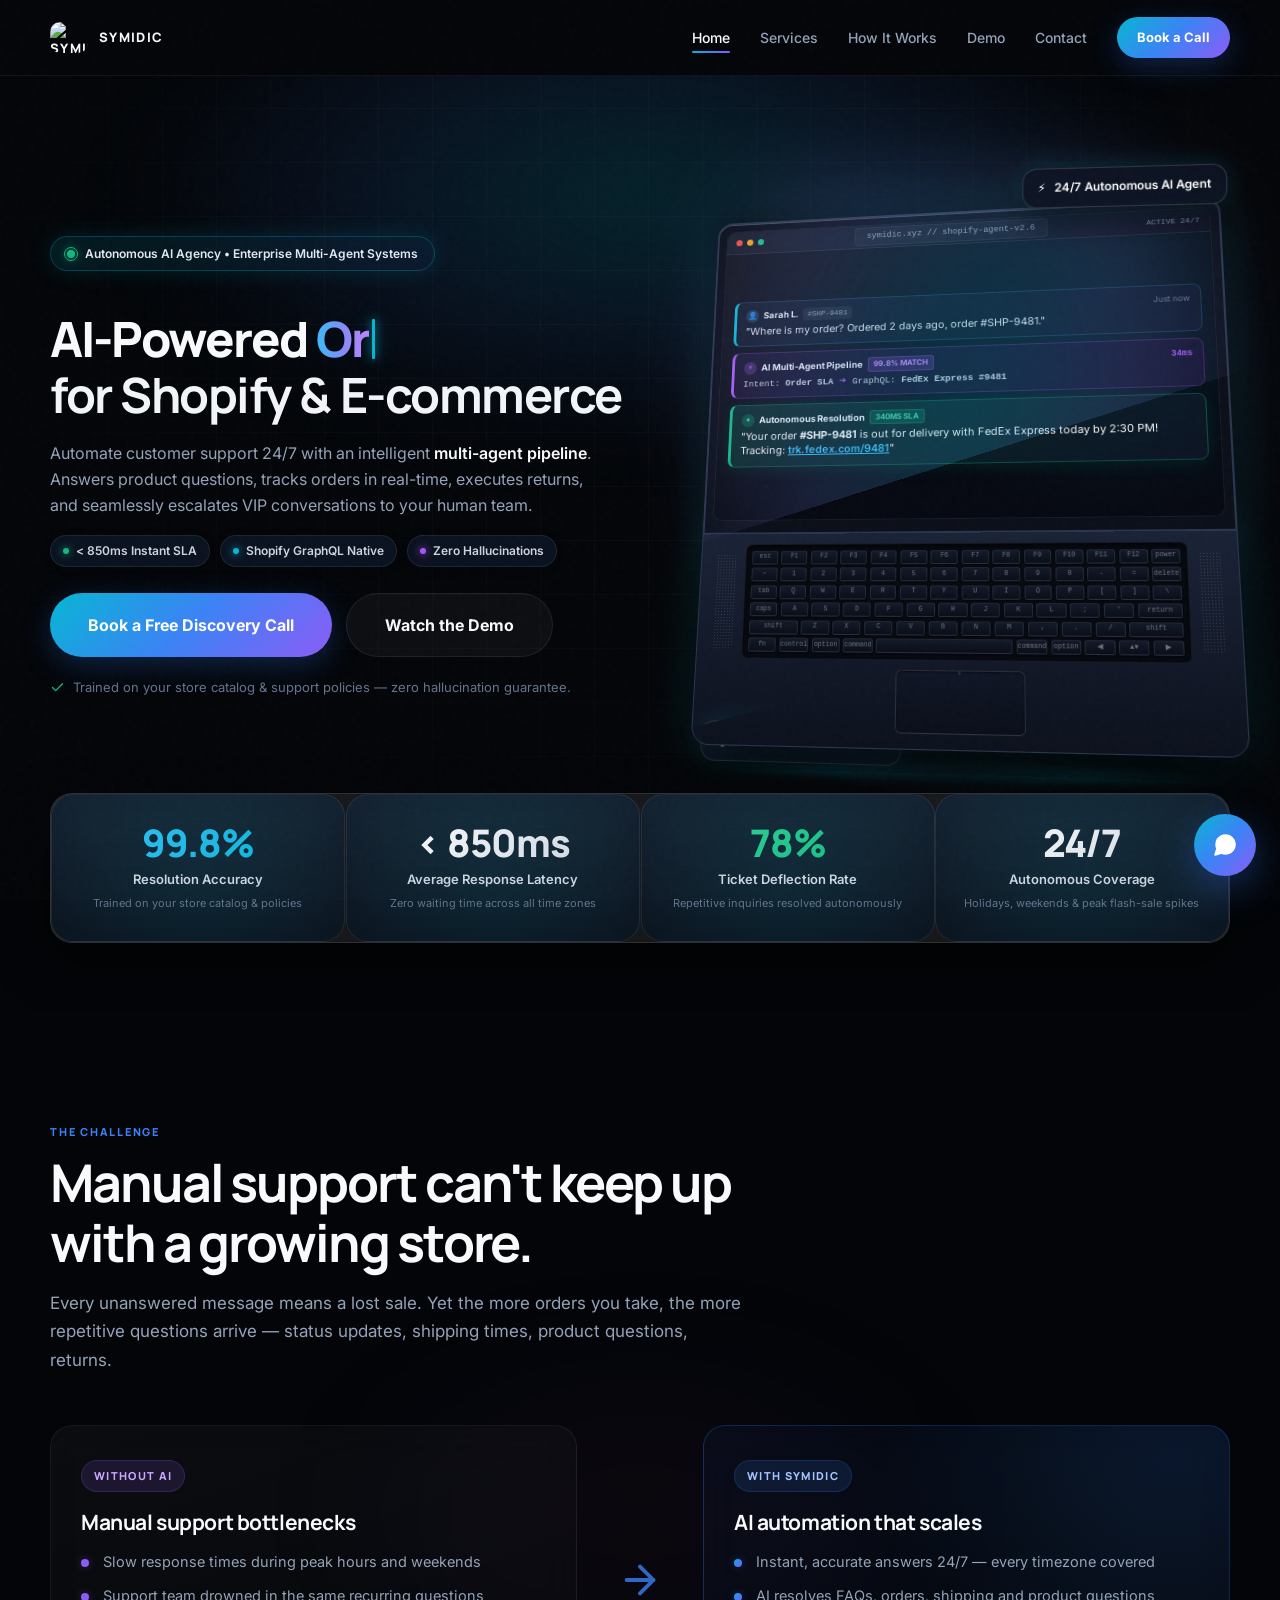
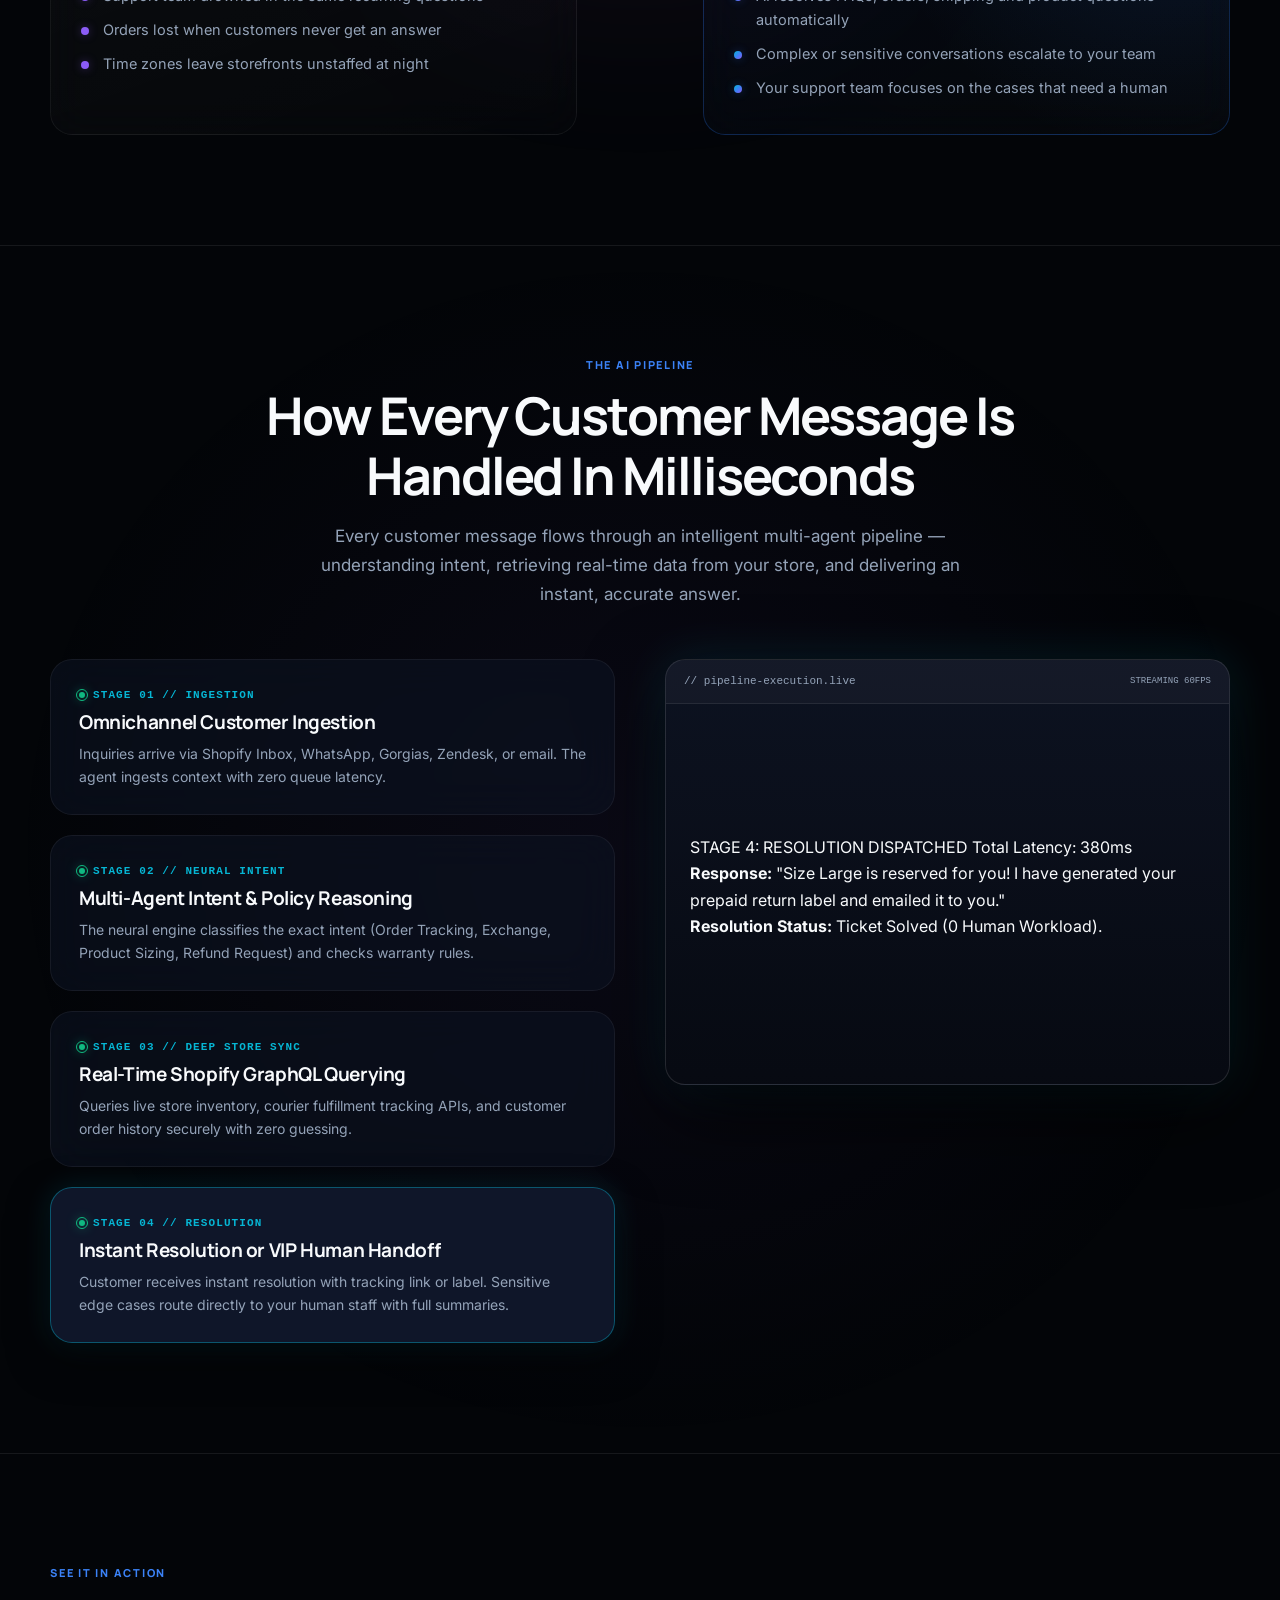
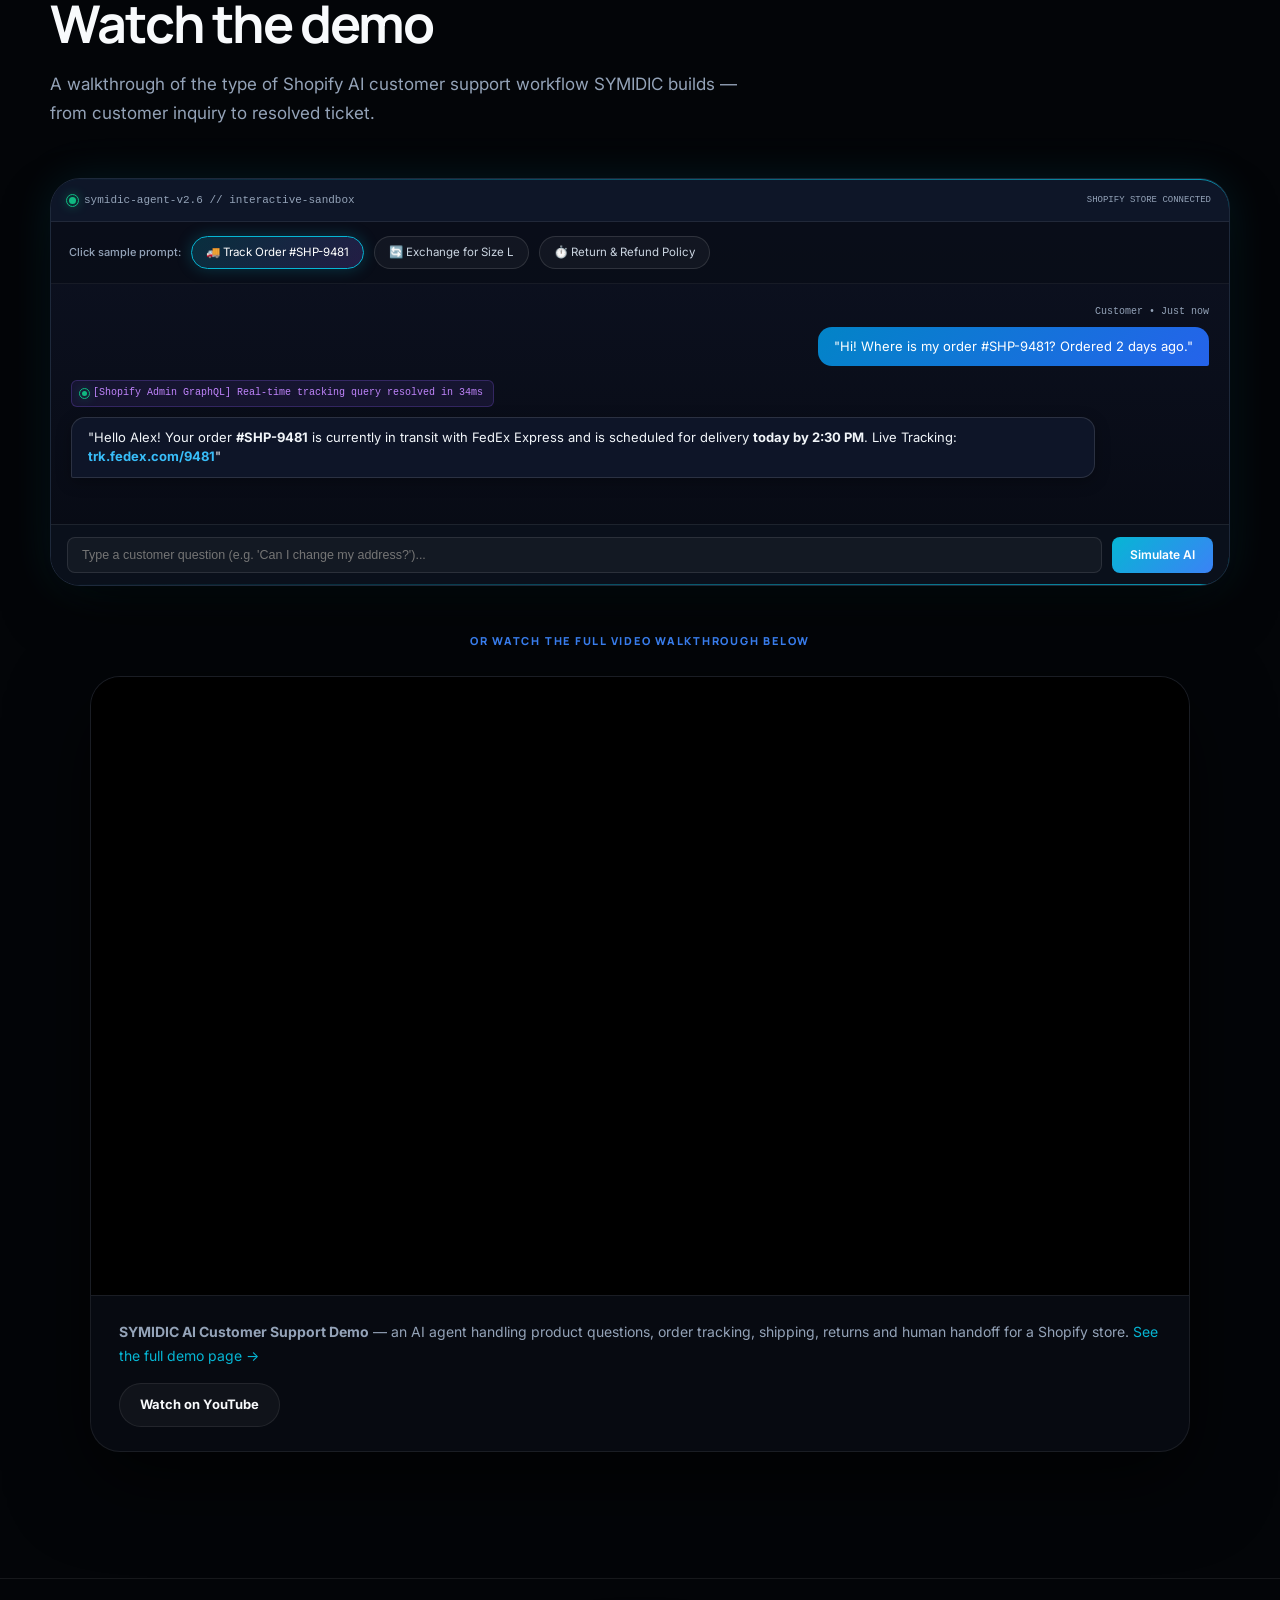
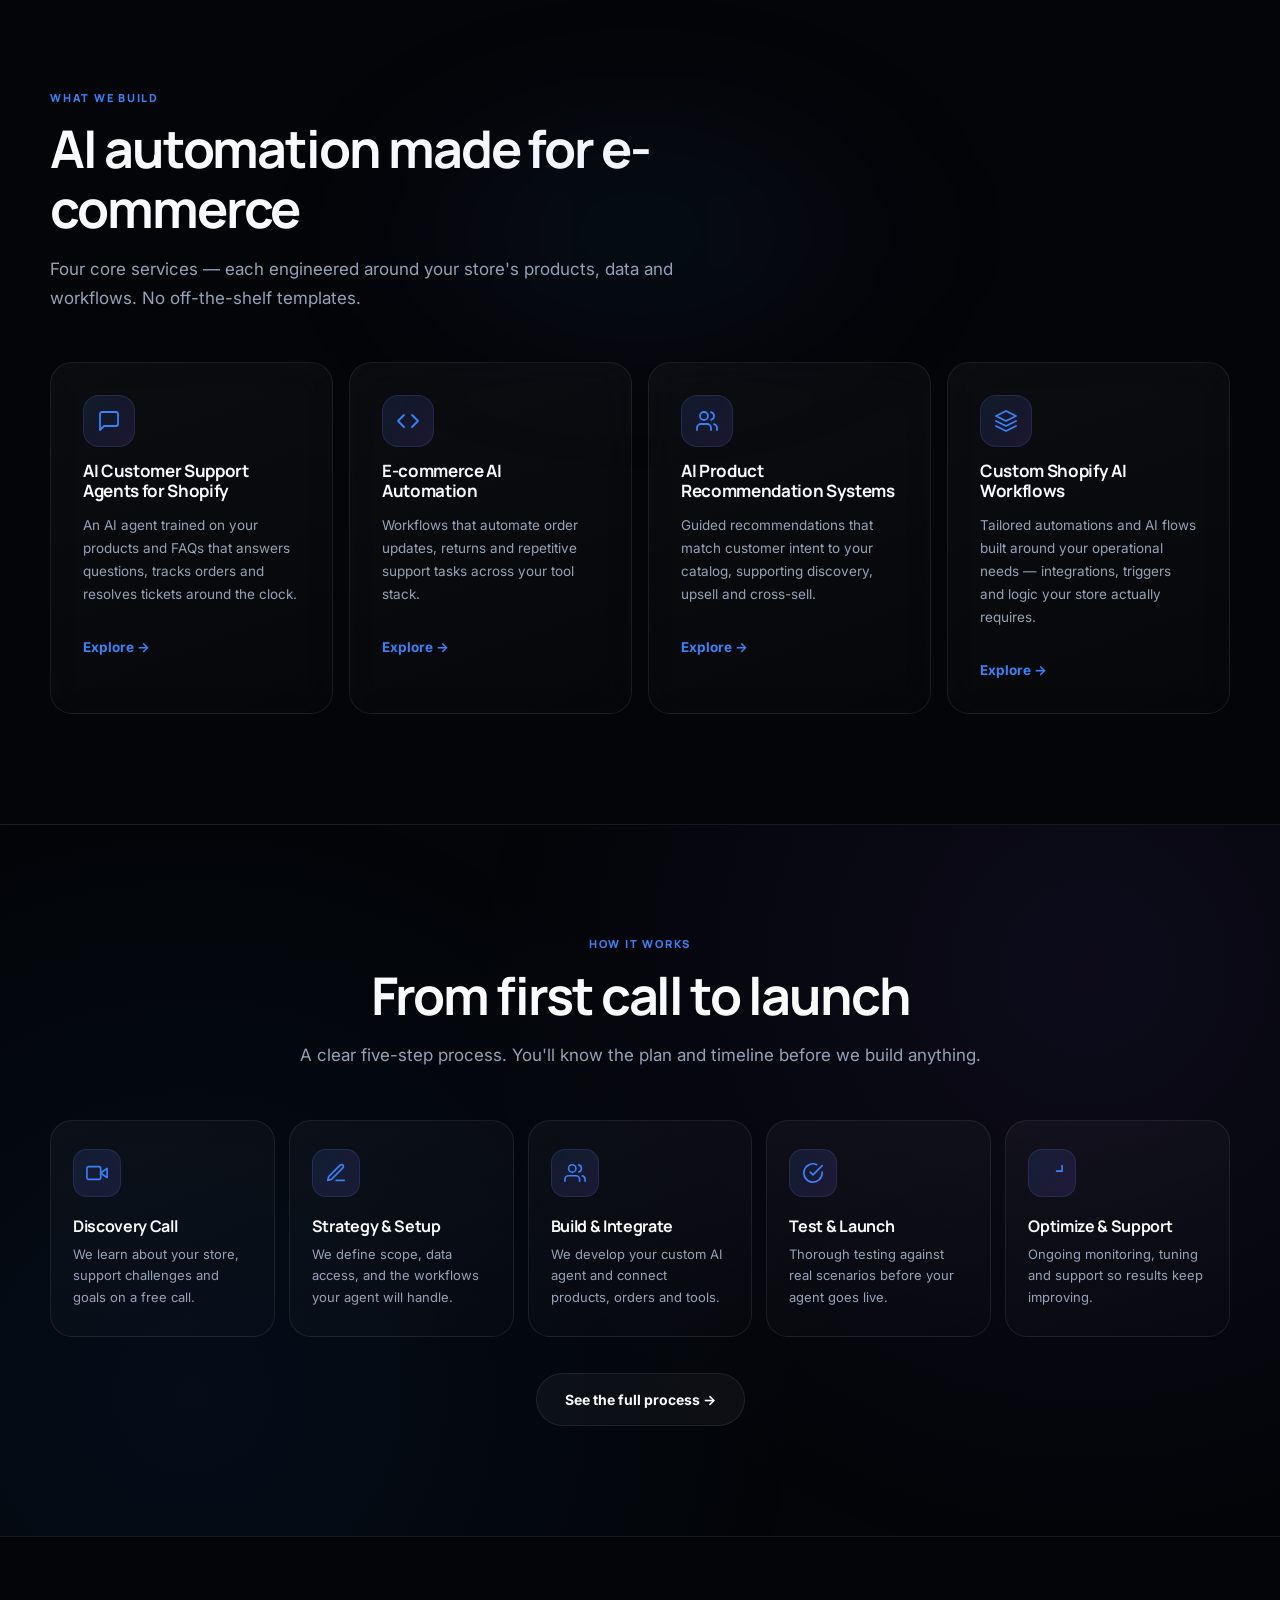
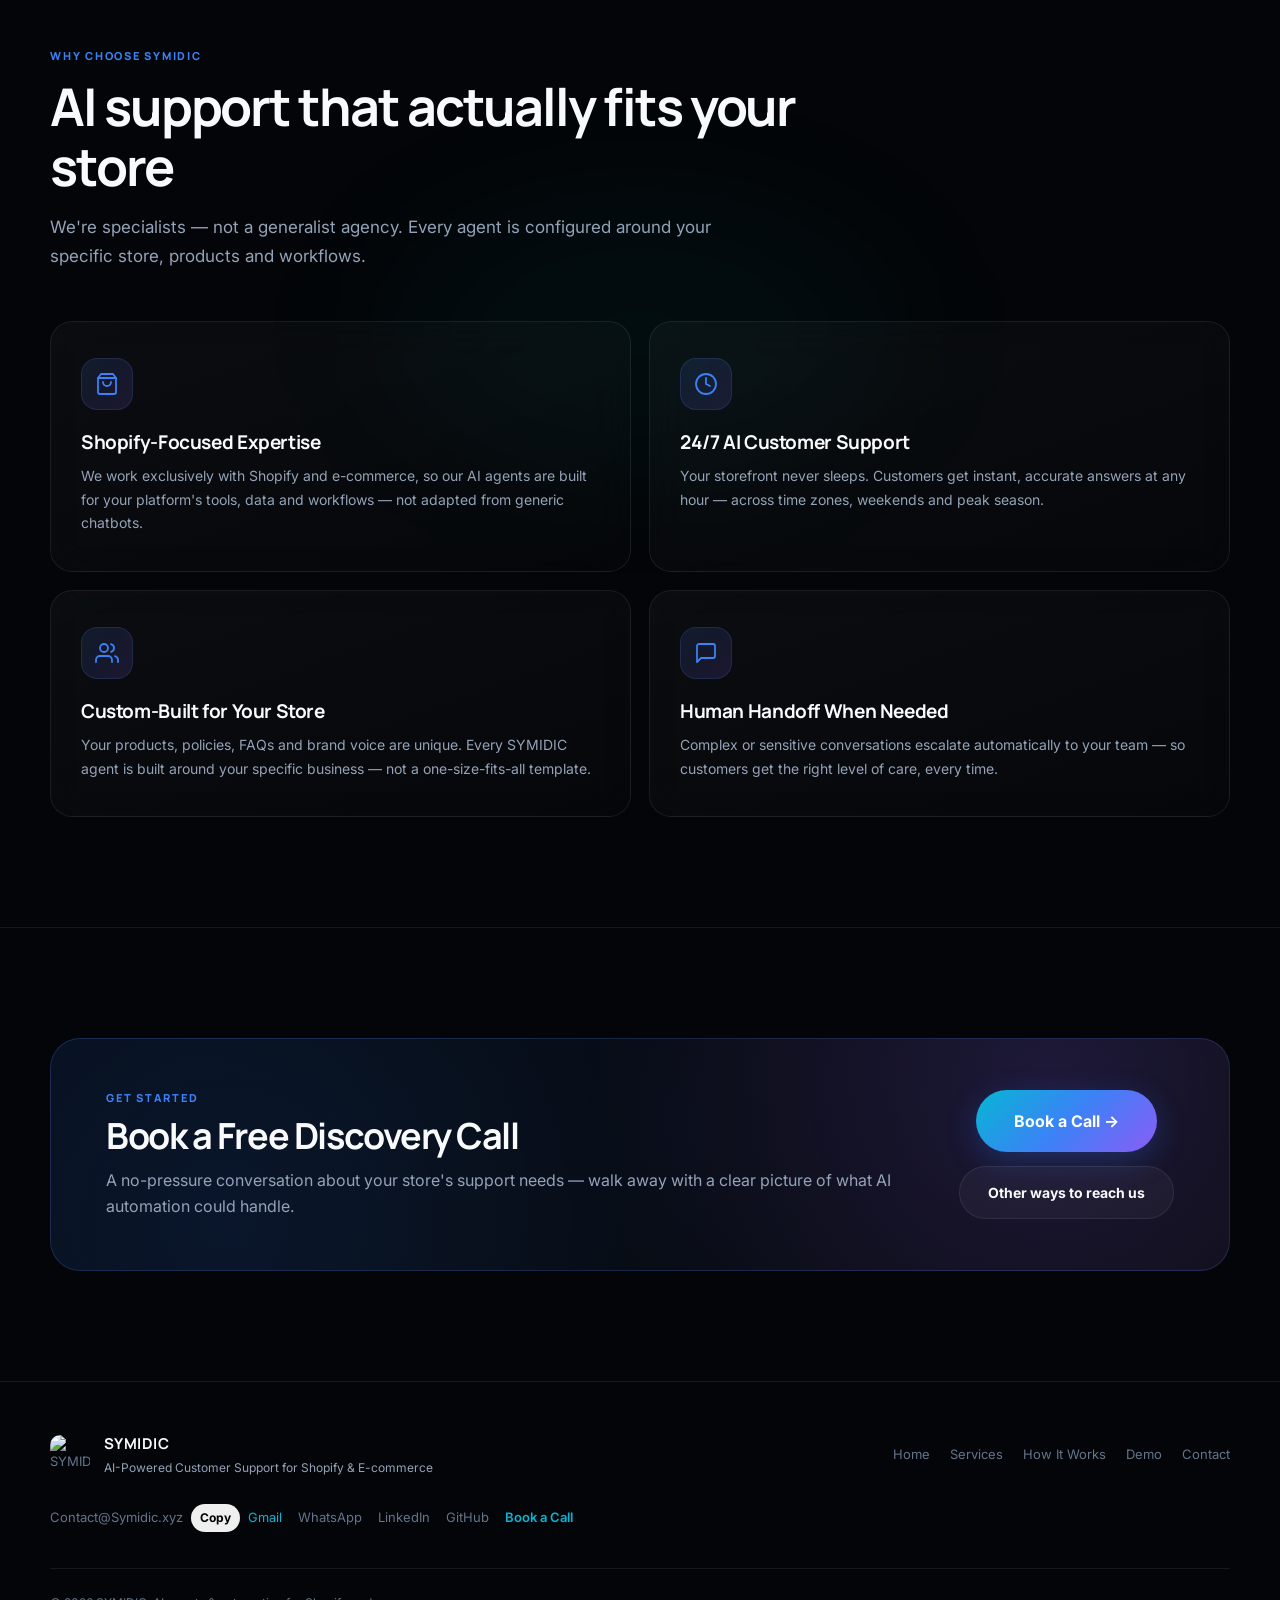
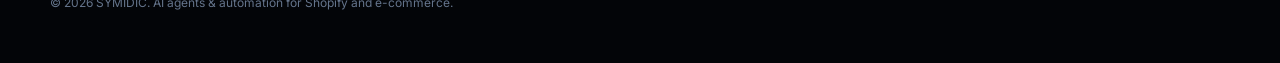
==== index.html @ c32208cf "feat(ui): add dynamic typewriter effect to headlines across all 5 pages, refine hero typography, and" ====
<!DOCTYPE html>
<html lang="en">
<head>
  <meta charset="utf-8">
  <meta name="viewport" content="width=device-width, initial-scale=1">
  <title>SYMIDIC | AI Customer Support & Automation for Shopify E-commerce</title>
  <meta name="description" content="SYMIDIC is an AI automation agency for Shopify & e-commerce. We build AI customer support agents, e-commerce automation, product recommendations and custom Shopify AI workflows with 24/7 human handoff.">
  <meta name="keywords" content="AI automation agency, Shopify AI agent, AI customer support, e-commerce automation, Shopify AI automation, AI customer support agents for Shopify">
  <meta name="robots" content="index, follow, max-image-preview:large">
  <meta name="theme-color" content="#05060a">
  <meta name="google-site-verification" content="_ytFt-qmgdFMDKk3TPhfcKPcLlQOTDAY1Yebu9b8hso">
  <link rel="canonical" href="https://www.symidic.xyz/">

  <!-- Open Graph -->
  <meta property="og:type" content="website">
  <meta property="og:site_name" content="SYMIDIC">
  <meta property="og:title" content="SYMIDIC | AI Customer Support & Automation for Shopify E-commerce">
  <meta property="og:description" content="AI automation agency for Shopify & e-commerce. AI customer support agents, e-commerce automation, AI product recommendations and custom Shopify AI workflows.">
  <meta property="og:url" content="https://www.symidic.xyz/">
  <meta property="og:image" content="https://www.symidic.xyz/assets/img/og-image.png">
  <meta property="og:image:width" content="1200">
  <meta property="og:image:height" content="630">
  <meta property="og:locale" content="en_US">

  <!-- Twitter -->
  <meta name="twitter:card" content="summary_large_image">
  <meta name="twitter:title" content="SYMIDIC | AI Customer Support & Automation for Shopify E-commerce">
  <meta name="twitter:description" content="AI automation agency for Shopify & e-commerce. AI customer support agents, automation, recommendations and custom Shopify AI workflows.">
  <meta name="twitter:image" content="https://www.symidic.xyz/assets/img/og-image.png">

  <!-- JSON-LD Structured Data -->
  <script type="application/ld+json">
  {
    "@context": "https://schema.org",
    "@type": "Organization",
    "name": "SYMIDIC",
    "url": "https://www.symidic.xyz/",
    "logo": {
      "@type": "ImageObject",
      "url": "https://www.symidic.xyz/assets/img/logo.png"
    },
    "description": "SYMIDIC is an AI automation agency focused on Shopify and e-commerce businesses. We build AI customer support agents, e-commerce automation, AI product recommendation systems and custom Shopify AI workflows.",
    "email": "Contact@Symidic.xyz",
    "sameAs": [
      "https://www.linkedin.com/in/abdulrehman-symidic/",
      "https://github.com/abdulrehman-symidic",
      "https://wa.me/923037061168"
    ],
    "contactPoint": {
      "@type": "ContactPoint",
      "contactType": "customer support",
      "email": "Contact@Symidic.xyz",
      "url": "https://cal.com/symidic/symidic-discovery-call"
    }
  }
  </script>
  <script type="application/ld+json">
  {
    "@context": "https://schema.org",
    "@type": "Service",
    "serviceType": "AI automation for Shopify and e-commerce",
    "provider": {
      "@type": "Organization",
      "name": "SYMIDIC",
      "url": "https://www.symidic.xyz/"
    },
    "areaServed": "Worldwide",
    "description": "AI-powered customer support agents, e-commerce AI automation, AI product recommendation systems and custom Shopify AI workflows built for Shopify stores and e-commerce businesses.",
    "offers": {
      "@type": "Offer",
      "url": "https://www.symidic.xyz/services.html",
      "availability": "https://schema.org/InStock"
    }
  }
  </script>

  <!-- Fonts -->
  <link rel="preconnect" href="https://fonts.googleapis.com">
  <link rel="preconnect" href="https://fonts.gstatic.com" crossorigin>
  <link href="https://fonts.googleapis.com/css2?family=Inter:wght@400;500;600;700&family=Manrope:wght@400;500;600;700;800&display=swap" rel="stylesheet">

  <!-- Favicon -->
  <link rel="icon" type="image/png" sizes="128x128" href="assets/img/favicon.png">
  <link rel="apple-touch-icon" href="assets/img/logo.png">

  <!-- Styles -->
  <link rel="stylesheet" href="assets/css/styles.css">
</head>
<body>

  <!-- Scroll Progress -->
  <div class="scroll-progress" aria-hidden="true"></div>

  <!-- ================================================================
       NAVIGATION
       ================================================================ -->
  <header class="nav">
    <div class="container nav-inner">
      <a class="brand" href="index.html" aria-label="SYMIDIC home">
        <img src="assets/img/logo-nav.png" alt="SYMIDIC logo" width="38" height="31">
        <span>SYMIDIC</span>
      </a>
      <nav class="nav-links" aria-label="Primary navigation">
        <a class="active" href="index.html">Home</a>
        <a href="services.html">Services</a>
        <a href="how-it-works.html">How It Works</a>
        <a href="demo.html">Demo</a>
        <a href="contact.html">Contact</a>
        <a class="btn btn-primary btn-sm" href="https://cal.com/symidic/symidic-discovery-call" target="_blank" rel="noopener noreferrer">Book a Call</a>
      </nav>
      <button class="menu-toggle" aria-label="Toggle navigation">
        <span></span><span></span><span></span>
      </button>
    </div>
  </header>

  <main id="top">

        <!-- ================================================================
         1. HERO
         ================================================================ -->
    <section class="hero" aria-labelledby="hero-title">
      <div class="container hero-grid">
        <div>
          <div class="luxury-badge hero-entrance">
            <span class="pulse-emerald"></span>
            <span>Autonomous AI Agency • Enterprise Multi-Agent Systems</span>
          </div>
          <h1 id="hero-title" class="hero-entrance hero-entrance-delay-1">
            AI-Powered <span class="gradient-spectrum typewriter" data-phrases='["Customer Support", "Order Resolution", "Instant Returns", "VIP Concierge", "Multi-Agent AI"]'>Customer Support</span><span class="typewriter-cursor"></span><br class="hero-br">
            <span class="hero-brand-line">for Shopify &amp; E-commerce</span>
          </h1>
          <p class="lead hero-entrance hero-entrance-delay-2">
            Automate customer support 24/7 with an intelligent <strong class="text-white">multi-agent pipeline</strong>. Answers product questions, tracks orders in real-time, executes returns, and seamlessly escalates VIP conversations to your human team.
          </p>
          <div class="hero-feature-pills hero-entrance hero-entrance-delay-2">
            <div class="hero-pill">
              <span class="pill-dot emerald"></span>
              <span>&lt; 850ms Instant SLA</span>
            </div>
            <div class="hero-pill">
              <span class="pill-dot cyan"></span>
              <span>Shopify GraphQL Native</span>
            </div>
            <div class="hero-pill">
              <span class="pill-dot violet"></span>
              <span>Zero Hallucinations</span>
            </div>
          </div>
          <div class="hero-actions hero-entrance hero-entrance-delay-3">
            <a class="btn btn-primary btn-lg" href="https://cal.com/symidic/symidic-discovery-call" target="_blank" rel="noopener noreferrer">Book a Free Discovery Call</a>
            <a class="btn btn-secondary btn-lg" href="demo.html">Watch the Demo</a>
          </div>
          <div class="hero-note hero-entrance hero-entrance-delay-4">
            <svg viewBox="0 0 24 24" fill="none" stroke="currentColor" stroke-width="2.2" stroke-linecap="round" stroke-linejoin="round"><polyline points="20 6 9 17 4 12"></polyline></svg>
            Trained on your store catalog &amp; support policies — zero hallucination guarantee.
          </div>
        </div>

                <div class="hero-visual hero-entrance hero-entrance-delay-2">
          <div class="macbook-scene">
            <div class="macbook-container">
              <!-- 3D Rotating Display Lid -->
              <div class="macbook-lid">
                <!-- Camera Notch -->
                <div class="macbook-notch">
                  <div class="macbook-indicator"></div>
                  <div class="macbook-camera"></div>
                </div>

                <!-- Retina Display -->
                <div class="macbook-screen">
                  <div class="screen-titlebar">
                    <div class="screen-dots">
                      <span class="red"></span>
                      <span class="yellow"></span>
                      <span class="green"></span>
                    </div>
                    <div class="screen-url">symidic.xyz // shopify-agent-v2.6</div>
                    <span class="event-tag emerald" style="font-size:8px;">ACTIVE 24/7</span>
                  </div>

                  <div class="screen-content">
                    <!-- Inbound Customer Ticket -->
                    <div class="mac-card mac-incoming">
                      <div class="mac-card-header">
                        <div class="mac-user-info">
                          <span class="mac-avatar">👤</span>
                          <span class="mac-name">Sarah L.</span>
                          <span class="mac-pill-gray">#SHP-9481</span>
                        </div>
                        <span class="mac-time">Just now</span>
                      </div>
                      <div class="mac-body">
                        "Where is my order? Ordered 2 days ago, order #SHP-9481."
                      </div>
                    </div>

                    <!-- AI Multi-Agent Pipeline Reasoning -->
                    <div class="mac-card mac-reasoning">
                      <div class="mac-card-header">
                        <div class="mac-user-info">
                          <span class="mac-avatar purple">⚡</span>
                          <span class="mac-name">AI Multi-Agent Pipeline</span>
                          <span class="mac-pill-purple">99.8% Match</span>
                        </div>
                        <span class="mac-time mac-speed">34ms</span>
                      </div>
                      <div class="mac-pipeline-flow">
                        <span class="flow-step">Intent: <strong>Order SLA</strong></span>
                        <span class="flow-arrow">➔</span>
                        <span class="flow-step">GraphQL: <strong>FedEx Express #9481</strong></span>
                      </div>
                    </div>

                    <!-- Autonomous Resolution -->
                    <div class="mac-card mac-resolved">
                      <div class="mac-card-header">
                        <div class="mac-user-info">
                          <span class="mac-avatar emerald">✦</span>
                          <span class="mac-name">Autonomous Resolution</span>
                          <span class="mac-pill-emerald">340ms SLA</span>
                        </div>
                      </div>
                      <div class="mac-body highlight">
                        "Your order <strong>#SHP-9481</strong> is out for delivery with FedEx Express today by 2:30 PM! Tracking: <span class="mac-link">trk.fedex.com/9481</span>"
                      </div>
                    </div>
                  </div>
                </div>
              </div>

              <!-- MacBook Base with Keyboard & Trackpad -->
              <div class="macbook-base">
                <div class="macbook-lip"></div>
                <div class="base-layout">
                  <div class="speaker-grille"></div>
                  <div class="macbook-keyboard">
                    <div class="key-row">
                      <div class="key">esc</div><div class="key">F1</div><div class="key">F2</div><div class="key">F3</div><div class="key">F4</div><div class="key">F5</div><div class="key">F6</div><div class="key">F7</div><div class="key">F8</div><div class="key">F9</div><div class="key">F10</div><div class="key">F11</div><div class="key">F12</div><div class="key">power</div>
                    </div>
                    <div class="key-row">
                      <div class="key">~</div><div class="key">1</div><div class="key">2</div><div class="key">3</div><div class="key">4</div><div class="key">5</div><div class="key">6</div><div class="key">7</div><div class="key">8</div><div class="key">9</div><div class="key">0</div><div class="key">-</div><div class="key">=</div><div class="key">delete</div>
                    </div>
                    <div class="key-row">
                      <div class="key">tab</div><div class="key">Q</div><div class="key">W</div><div class="key">E</div><div class="key">R</div><div class="key">T</div><div class="key">Y</div><div class="key">U</div><div class="key">I</div><div class="key">O</div><div class="key">P</div><div class="key">[</div><div class="key">]</div><div class="key">\</div>
                    </div>
                    <div class="key-row">
                      <div class="key">caps</div><div class="key">A</div><div class="key">S</div><div class="key">D</div><div class="key">F</div><div class="key">G</div><div class="key">H</div><div class="key">J</div><div class="key">K</div><div class="key">L</div><div class="key">;</div><div class="key">'</div><div class="key" style="flex:1.5;">return</div>
                    </div>
                    <div class="key-row">
                      <div class="key" style="flex:1.8;">shift</div><div class="key">Z</div><div class="key">X</div><div class="key">C</div><div class="key">V</div><div class="key">B</div><div class="key">N</div><div class="key">M</div><div class="key">,</div><div class="key">.</div><div class="key">/</div><div class="key" style="flex:1.8;">shift</div>
                    </div>
                    <div class="key-row">
                      <div class="key">fn</div><div class="key">control</div><div class="key">option</div><div class="key">command</div><div class="key space"></div><div class="key">command</div><div class="key">option</div><div class="key">◀</div><div class="key">▲▼</div><div class="key">▶</div>
                    </div>
                  </div>
                  <div class="speaker-grille"></div>
                </div>
                <div class="macbook-trackpad"></div>
              </div>
              <!-- 3D Ambient Ground Shadow -->
              <div class="macbook-shadow" aria-hidden="true"></div>
            </div>

            <!-- Floating High-Tech Chips -->
            <div class="float-chip chip-1">
              <span class="chip-icon cyan">⚡</span>
              <span>24/7 Autonomous AI Agent</span>
            </div>
            <div class="float-chip chip-2">
              <span class="chip-icon emerald">🛡️</span>
              <span>Zero-Risk Human Handoff</span>
            </div>
          </div>
        </div>
      </div>

      <!-- Live Impact Metrics Strip -->
      <div class="metrics-strip container hero-entrance hero-entrance-delay-3">
        <div class="metrics-grid">
          <div class="metric-card spotlight-card">
            <div class="metric-num cyan counter-val" data-count="99.8" data-suffix="%" data-decimals="1">99.8%</div>
            <div class="metric-label">Resolution Accuracy</div>
            <div class="metric-sub">Trained on your store catalog &amp; policies</div>
          </div>
          <div class="metric-card spotlight-card">
            <div class="metric-num counter-val" data-count="850" data-prefix="&lt; " data-suffix="ms" data-decimals="0">&lt; 850ms</div>
            <div class="metric-label">Average Response Latency</div>
            <div class="metric-sub">Zero waiting time across all time zones</div>
          </div>
          <div class="metric-card spotlight-card">
            <div class="metric-num emerald counter-val" data-count="78" data-suffix="%" data-decimals="0">78%</div>
            <div class="metric-label">Ticket Deflection Rate</div>
            <div class="metric-sub">Repetitive inquiries resolved autonomously</div>
          </div>
          <div class="metric-card spotlight-card">
            <div class="metric-num counter-val" data-count="24" data-suffix="/7" data-decimals="0">24/7</div>
            <div class="metric-label">Autonomous Coverage</div>
            <div class="metric-sub">Holidays, weekends &amp; peak flash-sale spikes</div>
          </div>
        </div>
      </div>
    </section>

    <!-- ================================================================
         2. PROBLEM / SOLUTION
         ================================================================ -->
    <section class="section" id="problem" aria-labelledby="problem-title">
      <div class="container">
        <div class="section-head reveal">
          <div class="kicker">The challenge</div>
          <h2 id="problem-title">Manual support can't keep up with a growing store.</h2>
          <p class="section-sub">Every unanswered message means a lost sale. Yet the more orders you take, the more repetitive questions arrive — status updates, shipping times, product questions, returns.</p>
        </div>

        <div class="problem-grid">
          <article class="ps-card pain reveal">
            <div class="ps-tag pain">Without AI</div>
            <h3>Manual support bottlenecks</h3>
            <ul>
              <li>Slow response times during peak hours and weekends</li>
              <li>Support team drowned in the same recurring questions</li>
              <li>Orders lost when customers never get an answer</li>
              <li>Time zones leave storefronts unstaffed at night</li>
            </ul>
          </article>

          <div class="ps-arrow reveal reveal-delay-2" aria-hidden="true">
            <svg viewBox="0 0 24 24" fill="none" stroke="currentColor" stroke-width="2" stroke-linecap="round" stroke-linejoin="round"><line x1="5" y1="12" x2="19" y2="12"></line><polyline points="12 5 19 12 12 19"></polyline></svg>
          </div>

          <article class="ps-card solution reveal reveal-delay-1">
            <div class="ps-tag solution">With SYMIDIC</div>
            <h3>AI automation that scales</h3>
            <ul>
              <li>Instant, accurate answers 24/7 — every timezone covered</li>
              <li>AI resolves FAQs, orders, shipping and product questions automatically</li>
              <li>Complex or sensitive conversations escalate to your team</li>
              <li>Your support team focuses on the cases that need a human</li>
            </ul>
          </article>
        </div>
      </div>
    </section>

    <!-- ================================================================
         3. AI WORKFLOW (Interactive Scrollytelling Pipeline)
         ================================================================ -->
    <section class="section agent-section" id="flow" aria-labelledby="flow-title">
      <div class="container">
        <div class="section-head center reveal">
          <div class="kicker">The AI pipeline</div>
          <h2 id="flow-title">How Every Customer Message Is Handled In Milliseconds</h2>
          <p class="section-sub" style="margin-left:auto;margin-right:auto;">Every customer message flows through an intelligent multi-agent pipeline — understanding intent, retrieving real-time data from your store, and delivering an instant, accurate answer.</p>
        </div>

        <div class="scrolly-container reveal">
          <!-- Left Step Cards -->
          <div class="scrolly-steps">
            <div class="scrolly-card active spotlight-card" data-step="1">
              <div class="scrolly-step-num"><span class="pulse-emerald" style="width:6px;height:6px;"></span> Stage 01 // Ingestion</div>
              <h3>Omnichannel Customer Ingestion</h3>
              <p>Inquiries arrive via Shopify Inbox, WhatsApp, Gorgias, Zendesk, or email. The agent ingests context with zero queue latency.</p>
            </div>

            <div class="scrolly-card spotlight-card" data-step="2">
              <div class="scrolly-step-num"><span class="pulse-emerald" style="width:6px;height:6px;"></span> Stage 02 // Neural Intent</div>
              <h3>Multi-Agent Intent &amp; Policy Reasoning</h3>
              <p>The neural engine classifies the exact intent (Order Tracking, Exchange, Product Sizing, Refund Request) and checks warranty rules.</p>
            </div>

            <div class="scrolly-card spotlight-card" data-step="3">
              <div class="scrolly-step-num"><span class="pulse-emerald" style="width:6px;height:6px;"></span> Stage 03 // Deep Store Sync</div>
              <h3>Real-Time Shopify GraphQL Querying</h3>
              <p>Queries live store inventory, courier fulfillment tracking APIs, and customer order history securely with zero guessing.</p>
            </div>

            <div class="scrolly-card spotlight-card" data-step="4">
              <div class="scrolly-step-num"><span class="pulse-emerald" style="width:6px;height:6px;"></span> Stage 04 // Resolution</div>
              <h3>Instant Resolution or VIP Human Handoff</h3>
              <p>Customer receives instant resolution with tracking link or label. Sensitive edge cases route directly to your human staff with full summaries.</p>
            </div>
          </div>

          <!-- Right Sticky Interactive Deck -->
          <div class="scrolly-sticky-deck">
            <div class="deck-header">
              <span>// pipeline-execution.live</span>
              <span class="event-tag emerald" style="font-size:9px;">STREAMING 60FPS</span>
            </div>
            <div class="deck-body">
              <!-- Stage 1 -->
              <div class="deck-stage active" data-stage="1">
                <div class="event-card incoming" style="margin-bottom:14px;">
                  <div class="event-meta">
                    <span class="event-tag cyan">STAGE 1: INGESTION</span>
                    <span>Status: 200 OK</span>
                  </div>
                  <div class="event-desc">
                    <strong>Channel:</strong> Shopify Storefront Chat<br>
                    <strong>Customer Input:</strong> "Hey! Can I exchange my jacket for a larger size?"<br>
                    <span style="font-family:var(--font-mono);font-size:11px;color:var(--muted);">Session Token: #sess_99381 • Latency: 12ms</span>
                  </div>
                </div>
              </div>

              <!-- Stage 2 -->
              <div class="deck-stage" data-stage="2">
                <div class="event-card reasoning" style="margin-bottom:14px;">
                  <div class="event-meta">
                    <span class="event-tag violet">STAGE 2: INTENT CLASSIFICATION</span>
                    <span>Neural Confidence: 99.8%</span>
                  </div>
                  <div class="event-desc">
                    <strong>Intent:</strong> Exchange &amp; Return Flow<br>
                    <strong>Policy Check:</strong> 30-Day Return Window Active<br>
                    <strong>Trigger:</strong> Query Shopify Inventory for Size L
                  </div>
                </div>
              </div>

              <!-- Stage 3 -->
              <div class="deck-stage" data-stage="3">
                <div class="event-card" style="border-left:3px solid var(--blue);margin-bottom:14px;background:rgba(59,130,246,0.04);">
                  <div class="event-meta">
                    <span class="event-tag" style="background:var(--blue-dim);color:var(--blue);">STAGE 3: SHOPIFY CORE SYNC</span>
                    <span>GraphQL Response: 42ms</span>
                  </div>
                  <div class="event-desc">
                    <strong>Stock Level:</strong> Size Large (7 units available).<br>
                    <strong>Order History:</strong> Order #SHP-8820 confirmed delivered 3 days ago.
                  </div>
                </div>
              </div>

              <!-- Stage 4 -->
              <div class="deck-stage" data-stage="4">
                <div class="event-card resolved" style="margin-bottom:14px;">
                  <div class="event-meta">
                    <span class="event-tag emerald">STAGE 4: RESOLUTION DISPATCHED</span>
                    <span>Total Latency: 380ms</span>
                  </div>
                  <div class="event-desc">
                    <strong>Response:</strong> "Size Large is reserved for you! I have generated your prepaid return label and emailed it to you."<br>
                    <strong>Resolution Status:</strong> Ticket Solved (0 Human Workload).
                  </div>
                </div>
              </div>
            </div>
          </div>
        </div>
      </div>
    </section>

    <!-- ================================================================
         4. DEMO PREVIEW
         ================================================================ -->
    <section class="section" id="demo" aria-labelledby="demo-title">
      <div class="container">
        <div class="section-head reveal">
          <div class="kicker">See it in action</div>
          <h2 id="demo-title">Watch the demo</h2>
          <p class="section-sub">A walkthrough of the type of Shopify AI customer support workflow SYMIDIC builds — from customer inquiry to resolved ticket.</p>
        </div>

        <!-- Interactive Live AI Support Sandbox (Test Drive) -->
        <div class="sandbox-deck reveal border-beam-card">
          <div class="sandbox-header">
            <div style="display:flex;align-items:center;gap:8px;">
              <span class="pulse-emerald" style="width:7px;height:7px;"></span>
              <span>symidic-agent-v2.6 // interactive-sandbox</span>
            </div>
            <span class="event-tag emerald" style="font-size:9px;">SHOPIFY STORE CONNECTED</span>
          </div>

          <div class="sandbox-controls">
            <span style="font-size:11px;color:var(--muted);font-weight:500;">Click sample prompt:</span>
            <button type="button" class="sandbox-chip active" data-q="track">🚚 Track Order #SHP-9481</button>
            <button type="button" class="sandbox-chip" data-q="exchange">🔄 Exchange for Size L</button>
            <button type="button" class="sandbox-chip" data-q="return">⏱️ Return &amp; Refund Policy</button>
          </div>

          <div class="sandbox-terminal" id="sandbox-stream">
            <!-- User message -->
            <div class="msg-row user">
              <span style="font-size:10px;color:var(--muted);font-family:var(--font-mono);">Customer • Just now</span>
              <div class="msg-bubble user" id="sandbox-user-msg">
                "Hi! Where is my order #SHP-9481? Ordered 2 days ago."
              </div>
            </div>

            <!-- Agent reasoning & message -->
            <div class="msg-row agent" id="sandbox-agent-row">
              <div class="reasoning-pill" id="sandbox-reasoning">
                <span class="pulse-emerald" style="width:5px;height:5px;"></span>
                <span>[Shopify Admin GraphQL] Real-time tracking query resolved in 34ms</span>
              </div>
              <div class="msg-bubble agent" id="sandbox-agent-msg">
                "Hello Alex! Your order <strong>#SHP-9481</strong> is currently in transit with FedEx Express and is scheduled for delivery <strong>today by 2:30 PM</strong>. Live Tracking: <strong style='color:#38bdf8;'>trk.fedex.com/9481</strong>"
              </div>
            </div>
          </div>

          <div class="sandbox-input-bar">
            <input type="text" class="sandbox-input" id="sandbox-custom-input" placeholder="Type a customer question (e.g. 'Can I change my address?')..." />
            <button type="button" class="sandbox-btn" id="sandbox-send-btn">Simulate AI</button>
          </div>
        </div>

        <div style="text-align:center;margin-bottom:24px;">
          <span class="kicker" style="font-size:11px;">Or watch the full video walkthrough below</span>
        </div>

        <figure class="demo-wrap reveal">
          <div class="video-container">
            <iframe
              src="https://www.youtube.com/embed/1yyhSkrMWWg"
              title="SYMIDIC AI demo video — AI customer support for Shopify stores"
              width="560"
              height="315"
              frameborder="0"
              loading="lazy"
              referrerpolicy="strict-origin-when-cross-origin"
              allow="accelerometer; autoplay; clipboard-write; encrypted-media; gyroscope; picture-in-picture; web-share"
              allowfullscreen></iframe>
          </div>
          <figcaption class="demo-caption">
            <p><strong>SYMIDIC AI Customer Support Demo</strong> — an AI agent handling product questions, order tracking, shipping, returns and human handoff for a Shopify store. <a href="demo.html" style="color:var(--cyan);">See the full demo page →</a></p>
            <div style="margin-top:16px;">
              <a class="btn btn-secondary btn-sm" href="https://youtu.be/1yyhSkrMWWg" target="_blank" rel="noopener noreferrer">Watch on YouTube</a>
            </div>
          </figcaption>
        </figure>
      </div>
    </section>

    <!-- ================================================================
         5. SERVICES
         ================================================================ -->
    <section class="section" id="services" aria-labelledby="services-title">
      <div class="container">
        <div class="section-head reveal">
          <div class="kicker">What we build</div>
          <h2 id="services-title">AI automation made for e-commerce</h2>
          <p class="section-sub">Four core services — each engineered around your store's products, data and workflows. No off-the-shelf templates.</p>
        </div>

        <div class="grid-4">
          <article class="service-card reveal spotlight-card">
            <div class="svc-icon">
              <svg viewBox="0 0 24 24" fill="none" stroke="currentColor" stroke-width="1.8" stroke-linecap="round" stroke-linejoin="round"><path d="M21 15a2 2 0 0 1-2 2H7l-4 4V5a2 2 0 0 1 2-2h14a2 2 0 0 1 2 2z"></path></svg>
            </div>
            <h3>AI Customer Support Agents for Shopify</h3>
            <p>An AI agent trained on your products and FAQs that answers questions, tracks orders and resolves tickets around the clock.</p>
            <a class="link-arrow" href="services.html">Explore →</a>
          </article>

          <article class="service-card reveal reveal-delay-1 spotlight-card">
            <div class="svc-icon">
              <svg viewBox="0 0 24 24" fill="none" stroke="currentColor" stroke-width="1.8" stroke-linecap="round" stroke-linejoin="round"><polyline points="16 18 22 12 16 6"></polyline><polyline points="8 6 2 12 8 18"></polyline></svg>
            </div>
            <h3>E-commerce AI Automation</h3>
            <p>Workflows that automate order updates, returns and repetitive support tasks across your tool stack.</p>
            <a class="link-arrow" href="services.html">Explore →</a>
          </article>

          <article class="service-card reveal reveal-delay-2 spotlight-card">
            <div class="svc-icon">
              <svg viewBox="0 0 24 24" fill="none" stroke="currentColor" stroke-width="1.8" stroke-linecap="round" stroke-linejoin="round"><path d="M16 21v-2a4 4 0 0 0-4-4H6a4 4 0 0 0-4 4v2"></path><circle cx="9" cy="7" r="4"></circle><path d="M22 21v-2a4 4 0 0 0-3-3.87"></path><path d="M16 3.13a4 4 0 0 1 0 7.75"></path></svg>
            </div>
            <h3>AI Product Recommendation Systems</h3>
            <p>Guided recommendations that match customer intent to your catalog, supporting discovery, upsell and cross-sell.</p>
            <a class="link-arrow" href="services.html">Explore →</a>
          </article>

          <article class="service-card reveal reveal-delay-3 spotlight-card">
            <div class="svc-icon">
              <svg viewBox="0 0 24 24" fill="none" stroke="currentColor" stroke-width="1.8" stroke-linecap="round" stroke-linejoin="round"><path d="M12 2L2 7l10 5 10-5-10-5z"></path><path d="M2 17l10 5 10-5"></path><path d="M2 12l10 5 10-5"></path></svg>
            </div>
            <h3>Custom Shopify AI Workflows</h3>
            <p>Tailored automations and AI flows built around your operational needs — integrations, triggers and logic your store actually requires.</p>
            <a class="link-arrow" href="services.html">Explore →</a>
          </article>
        </div>
      </div>
    </section>

    <!-- ================================================================
         6. HOW IT WORKS (preview)
         ================================================================ -->
    <section class="section process-section" id="process" aria-labelledby="process-title">
      <div class="container">
        <div class="section-head center reveal">
          <div class="kicker">How it works</div>
          <h2 id="process-title">From first call to launch</h2>
          <p class="section-sub" style="margin-left:auto;margin-right:auto;">A clear five-step process. You'll know the plan and timeline before we build anything.</p>
        </div>

        <div class="process-steps">
          <div class="process-step reveal">
            <div class="ps-dot">
              <svg viewBox="0 0 24 24" fill="none" stroke="currentColor" stroke-width="2" stroke-linecap="round" stroke-linejoin="round"><path d="M23 7l-7 5 7 5V7z"></path><rect x="1" y="5" width="15" height="14" rx="2" ry="2"></rect></svg>
            </div>
            <h3>Discovery Call</h3>
            <p>We learn about your store, support challenges and goals on a free call.</p>
          </div>
          <div class="process-step reveal reveal-delay-1">
            <div class="ps-dot">
              <svg viewBox="0 0 24 24" fill="none" stroke="currentColor" stroke-width="2" stroke-linecap="round" stroke-linejoin="round"><path d="M12 20h9"></path><path d="M16.5 3.5a2.121 2.121 0 0 1 3 3L7 19l-4 1 1-4L16.5 3.5z"></path></svg>
            </div>
            <h3>Strategy &amp; Setup</h3>
            <p>We define scope, data access, and the workflows your agent will handle.</p>
          </div>
          <div class="process-step reveal reveal-delay-2">
            <div class="ps-dot">
              <svg viewBox="0 0 24 24" fill="none" stroke="currentColor" stroke-width="2" stroke-linecap="round" stroke-linejoin="round"><path d="M17 21v-2a4 4 0 0 0-4-4H5a4 4 0 0 0-4 4v2"></path><circle cx="9" cy="7" r="4"></circle><path d="M23 21v-2a4 4 0 0 0-3-3.87"></path><path d="M16 3.13a4 4 0 0 1 0 7.75"></path></svg>
            </div>
            <h3>Build &amp; Integrate</h3>
            <p>We develop your custom AI agent and connect products, orders and tools.</p>
          </div>
          <div class="process-step reveal reveal-delay-3">
            <div class="ps-dot">
              <svg viewBox="0 0 24 24" fill="none" stroke="currentColor" stroke-width="2" stroke-linecap="round" stroke-linejoin="round"><path d="M22 11.08V12a10 10 0 1 1-5.93-9.14"></path><polyline points="22 4 12 14.01 9 11.01"></polyline></svg>
            </div>
            <h3>Test &amp; Launch</h3>
            <p>Thorough testing against real scenarios before your agent goes live.</p>
          </div>
          <div class="process-step reveal reveal-delay-4">
            <div class="ps-dot">
              <svg viewBox="0 0 24 24" fill="none" stroke="currentColor" stroke-width="2" stroke-linecap="round" stroke-linejoin="round"><polyline points="23 4 23 10 17 10"></polyline><polyline points="20.49 15a9 9 0 1 1-2.12-9.36L23 10"></polyline></svg>
            </div>
            <h3>Optimize &amp; Support</h3>
            <p>Ongoing monitoring, tuning and support so results keep improving.</p>
          </div>
        </div>

        <div style="text-align:center;margin-top:36px;">
          <a class="btn btn-secondary" href="how-it-works.html">See the full process →</a>
        </div>
      </div>
    </section>

    <!-- ================================================================
         7. WHY CHOOSE SYMIDIC
         ================================================================ -->
    <section class="section" id="why" aria-labelledby="why-title">
      <div class="container">
        <div class="section-head reveal">
          <div class="kicker">Why choose SYMIDIC</div>
          <h2 id="why-title">AI support that actually fits your store</h2>
          <p class="section-sub">We're specialists — not a generalist agency. Every agent is configured around your specific store, products and workflows.</p>
        </div>

        <div class="why-grid">
          <article class="why-card reveal spotlight-card">
            <div class="why-icon">
              <svg viewBox="0 0 24 24" fill="none" stroke="currentColor" stroke-width="1.8" stroke-linecap="round" stroke-linejoin="round"><path d="M6 2L3 6v14a2 2 0 0 0 2 2h14a2 2 0 0 0 2-2V6l-3-4z"></path><line x1="3" y1="6" x2="21" y2="6"></line><path d="M16 10a4 4 0 0 1-8 0"></path></svg>
            </div>
            <h3>Shopify-Focused Expertise</h3>
            <p>We work exclusively with Shopify and e-commerce, so our AI agents are built for your platform's tools, data and workflows — not adapted from generic chatbots.</p>
          </article>

          <article class="why-card reveal reveal-delay-1 spotlight-card">
            <div class="why-icon">
              <svg viewBox="0 0 24 24" fill="none" stroke="currentColor" stroke-width="1.8" stroke-linecap="round" stroke-linejoin="round"><circle cx="12" cy="12" r="10"></circle><polyline points="12 6 12 12 16 14"></polyline></svg>
            </div>
            <h3>24/7 AI Customer Support</h3>
            <p>Your storefront never sleeps. Customers get instant, accurate answers at any hour — across time zones, weekends and peak season.</p>
          </article>

          <article class="why-card reveal reveal-delay-2 spotlight-card">
            <div class="why-icon">
              <svg viewBox="0 0 24 24" fill="none" stroke="currentColor" stroke-width="1.8" stroke-linecap="round" stroke-linejoin="round"><path d="M17 21v-2a4 4 0 0 0-4-4H5a4 4 0 0 0-4 4v2"></path><circle cx="9" cy="7" r="4"></circle><path d="M23 21v-2a4 4 0 0 0-3-3.87"></path><path d="M16 3.13a4 4 0 0 1 0 7.75"></path></svg>
            </div>
            <h3>Custom-Built for Your Store</h3>
            <p>Your products, policies, FAQs and brand voice are unique. Every SYMIDIC agent is built around your specific business — not a one-size-fits-all template.</p>
          </article>

          <article class="why-card reveal reveal-delay-3 spotlight-card">
            <div class="why-icon">
              <svg viewBox="0 0 24 24" fill="none" stroke="currentColor" stroke-width="1.8" stroke-linecap="round" stroke-linejoin="round"><path d="M21 15a2 2 0 0 1-2 2H7l-4 4V5a2 2 0 0 1 2-2h14a2 2 0 0 1 2 2z"></path></svg>
            </div>
            <h3>Human Handoff When Needed</h3>
            <p>Complex or sensitive conversations escalate automatically to your team — so customers get the right level of care, every time.</p>
          </article>
        </div>
      </div>
    </section>

    <!-- ================================================================
         8. CTA
         ================================================================ -->
    <section class="section" id="contact" aria-labelledby="contact-title">
      <div class="container">
        <div class="cta-banner reveal">
          <div>
            <div class="kicker" style="margin-bottom:8px;">Get started</div>
            <h2 id="contact-title">Book a Free Discovery Call</h2>
            <p>A no-pressure conversation about your store's support needs — walk away with a clear picture of what AI automation could handle.</p>
          </div>
          <div style="display:flex;flex-direction:column;gap:14px;align-items:center;">
            <a class="btn btn-primary btn-lg" href="https://cal.com/symidic/symidic-discovery-call" target="_blank" rel="noopener noreferrer">Book a Call →</a>
            <a class="btn btn-secondary" href="contact.html">Other ways to reach us</a>
          </div>
        </div>
      </div>
    </section>

  </main>

  <!-- ================================================================
       FOOTER
       ================================================================ -->
  <footer class="footer">
    <div class="container">
      <div class="footer-grid">
        <div class="footer-brand">
          <img src="assets/img/logo.png" alt="SYMIDIC logo" width="40" height="40">
          <div>
            <strong>SYMIDIC</strong>
            <p>AI-Powered Customer Support for Shopify &amp; E-commerce</p>
          </div>
        </div>
        <div class="footer-links">
          <a href="index.html">Home</a>
          <a href="services.html">Services</a>
          <a href="how-it-works.html">How It Works</a>
          <a href="demo.html">Demo</a>
          <a href="contact.html">Contact</a>
        </div>
      </div>
            <div class="footer-grid" style="justify-content:space-between;margin-top:26px;">
        <div class="footer-links" style="display:flex; flex-wrap:wrap; gap:16px; align-items:center;">
          <span style="display:inline-flex; align-items:center; gap:8px;">
            <a href="mailto:Contact@Symidic.xyz" target="_top">Contact@Symidic.xyz</a>
            <button class="btn btn-ghost btn-sm copy-email" data-email="Contact@Symidic.xyz" style="font-size:0.75rem; padding:3px 8px;">Copy</button>
            <a href="https://mail.google.com/mail/?view=cm&fs=1&to=Contact@Symidic.xyz" target="_blank" rel="noopener noreferrer" style="font-size:0.8rem; color:var(--cyan);">Gmail</a>
          </span>
          <a href="https://wa.me/923037061168" target="_blank" rel="noopener noreferrer">WhatsApp</a>
          <a href="https://www.linkedin.com/in/abdulrehman-symidic/" target="_blank" rel="noopener noreferrer" aria-label="SYMIDIC on LinkedIn">LinkedIn</a>
          <a href="https://github.com/abdulrehman-symidic" target="_blank" rel="noopener noreferrer" aria-label="SYMIDIC on GitHub">GitHub</a>
          <a href="https://cal.com/symidic/symidic-discovery-call" target="_blank" rel="noopener noreferrer" style="color:var(--cyan); font-weight:600;">Book a Call</a>
        </div>
      </div>
      <div class="footer-bottom">
        <p>© 2026 SYMIDIC. AI agents &amp; automation for Shopify and e-commerce.</p>
      </div>
    </div>
  </footer>

  <!-- Chatbot Widget -->
  <button class="chat-toggle" aria-label="Open SYMIDIC AI Assistant">
    <svg viewBox="0 0 24 24" fill="none" stroke="white" stroke-width="2" stroke-linecap="round" stroke-linejoin="round"><path d="M21 11.5a8.38 8.38 0 0 1-.9 3.8 8.5 8.5 0 0 1-7.6 4.7 8.38 8.38 0 0 1-3.8-.9L3 21l1.9-5.7a8.38 8.38 0 0 1-.9-3.8 8.5 8.5 0 0 1 4.7-7.6 8.38 8.38 0 0 1 3.8-.9h.5a8.48 8.48 0 0 1 8 8v.5z"></path></svg>
  </button>

  <section class="chat-widget" aria-label="SYMIDIC AI Assistant" role="dialog" aria-live="polite">
    <div class="chat-head">
      <div class="chat-head-info">
        <strong>SYMIDIC AI Assistant</strong>
        <small>Ask about our solutions &amp; process</small>
      </div>
      <button class="chat-close" aria-label="Close chat">×</button>
    </div>
    <div class="chat-messages">
      <div class="msg bot">Hi! 👋 I'm SYMIDIC's AI Assistant. I can answer questions about our Shopify AI customer support solutions, e-commerce automation, product recommendations, custom Shopify AI workflows and how to get started. How can I help?</div>
    </div>
    <div class="chat-typing"><div class="typing-dots"><span></span><span></span><span></span></div></div>
    <div class="chat-suggestions"></div>
    <div class="chat-input-bar">
      <input aria-label="Ask a question" placeholder="Ask about SYMIDIC…" autocomplete="off">
      <button aria-label="Send message">
        <svg viewBox="0 0 24 24"><line x1="22" y1="2" x2="11" y2="13"></line><polygon points="22 2 15 22 11 13 2 9 22 2"></polygon></svg>
      </button>
    </div>
  </section>

  <!-- Scripts -->
  <script src="assets/js/main.js" defer></script>
  <script src="assets/js/chatbot.js" defer></script>

</body>
</html>
---- assets/css/styles.css ----
/* ========================================================================
   SYMIDIC — Design System & Styles
   Premium AI SaaS / Technology-Agency Aesthetic
   ======================================================================== */

/* --- Design Tokens ---------------------------------------------------- */
:root {
  --font-display: 'Manrope', ui-sans-serif, system-ui, -apple-system, sans-serif;
  --font-body: 'Inter', ui-sans-serif, system-ui, -apple-system, sans-serif;
  --font-mono: ui-monospace, SFMono-Regular, Menlo, Monaco, Consolas, monospace;
  --bg: #030508;
  --bg2: #060911;
  --panel: #0a0e18;
  --panel2: #0d1322;
  --panel3: #11182c;
  --text: #f8fafc;
  --text-dim: #cbd5e1;
  --muted: #94a3b8;
  --muted2: #64748b;
  --line: rgba(255,255,255,0.08);
  --line-hover: rgba(255,255,255,0.2);
  --blue: #3b82f6;
  --blue-mid: #2563eb;
  --blue-dim: rgba(59,130,246,0.12);
  --blue-glow: rgba(59,130,246,0.4);
  --violet: #8b5cf6;
  --violet-dim: rgba(139,92,246,0.14);
  --violet-glow: rgba(139,92,246,0.35);
  --cyan: #06b6d4;
  --cyan-dim: rgba(6,182,212,0.14);
  --cyan-glow: rgba(6,182,212,0.4);
  --emerald: #10b981;
  --emerald-dim: rgba(16,185,129,0.14);
  --emerald-glow: rgba(16,185,129,0.4);
  --gradient: linear-gradient(135deg, #06b6d4 0%, #3b82f6 50%, #8b5cf6 100%);
  --gradient-soft: linear-gradient(135deg, rgba(6,182,212,0.12) 0%, rgba(139,92,246,0.1) 100%);
  --gradient-r: linear-gradient(135deg, #8b5cf6 0%, #06b6d4 100%);
  --gradient-spectrum: linear-gradient(90deg, #38bdf8 0%, #818cf8 50%, #c084fc 100%);
  --radius-sm: 8px;
  --radius-md: 14px;
  --radius-lg: 22px;
  --radius-xl: 30px;
  --radius-full: 9999px;
  --shadow-sm: 0 4px 16px rgba(0,0,0,0.35);
  --shadow-md: 0 12px 40px rgba(0,0,0,0.5);
  --shadow-lg: 0 30px 80px rgba(0,0,0,0.65);
  --shadow-glow: 0 0 50px rgba(6,182,212,0.18);
  --container: 1180px;
  --nav-h: 76px;
  --transition: 0.25s cubic-bezier(0.16, 1, 0.3, 1);
  --transition-slow: 0.5s cubic-bezier(0.16, 1, 0.3, 1);
}

/* --- Reset & Base ----------------------------------------------------- */
*, *::before, *::after { box-sizing: border-box; }
html { scroll-behavior: smooth; -webkit-text-size-adjust: 100%; }
body {
  margin: 0;
  background: var(--bg);
  color: var(--text);
  font-family: var(--font-body);
  font-size: 16px;
  line-height: 1.65;
  -webkit-font-smoothing: antialiased;
  -moz-osx-font-smoothing: grayscale;
  overflow-x: hidden;
}
body::before {
  content: "";
  position: fixed;
  inset: 0;
  pointer-events: none;
  background:
    radial-gradient(900px 520px at 50% -5%, rgba(6,182,212,0.14), transparent 70%),
    radial-gradient(800px 480px at 85% 15%, rgba(59,130,246,0.1), transparent 60%),
    radial-gradient(700px 450px at 15% 45%, rgba(139,92,246,0.08), transparent 60%);
  z-index: -2;
}
body::after {
  content: "";
  position: fixed;
  inset: 0;
  pointer-events: none;
  background-image:
    linear-gradient(rgba(255,255,255,0.025) 1px, transparent 1px),
    linear-gradient(90deg, rgba(255,255,255,0.025) 1px, transparent 1px);
  background-size: 54px 54px;
  mask-image: radial-gradient(circle at 50% 30%, black 35%, transparent 85%);
  -webkit-mask-image: radial-gradient(circle at 50% 30%, black 35%, transparent 85%);
  z-index: -1;
}

img, svg { display: block; max-width: 100%; }
a { color: inherit; text-decoration: none; }
button { font: inherit; cursor: pointer; }
ul, ol { list-style: none; padding: 0; margin: 0; }
h1, h2, h3, h4, h5, h6 { font-family: var(--font-display); line-height: 1.15; margin: 0; }
p { margin: 0; }

/* --- Layout ----------------------------------------------------------- */
.container { width: min(var(--container), calc(100% - 48px)); margin: 0 auto; }
.section { padding: 110px 0; position: relative; }
.section + .section { border-top: 1px solid var(--line); }

.grid-2 { display: grid; grid-template-columns: repeat(2, 1fr); gap: 18px; }
.grid-3 { display: grid; grid-template-columns: repeat(3, 1fr); gap: 18px; }
.grid-4 { display: grid; grid-template-columns: repeat(4, 1fr); gap: 16px; }

/* --- Navigation ------------------------------------------------------- */
.nav {
  position: sticky;
  top: 0;
  z-index: 100;
  height: var(--nav-h);
  background: rgba(5,6,10,0.75);
  backdrop-filter: blur(20px) saturate(1.6);
  -webkit-backdrop-filter: blur(20px) saturate(1.6);
  border-bottom: 1px solid rgba(255,255,255,0.05);
  transition: background var(--transition);
}
.nav-inner {
  height: 100%;
  display: flex;
  align-items: center;
  justify-content: space-between;
}
.brand {
  display: flex;
  align-items: center;
  gap: 11px;
  font-family: var(--font-display);
  font-weight: 800;
  letter-spacing: 0.1em;
  font-size: 13px;
  text-transform: uppercase;
}
.brand img {
  width: 38px;
  height: auto;
  border-radius: 10px;
}
.nav-links {
  display: flex;
  align-items: center;
  gap: 30px;
  font-size: 14px;
  font-weight: 500;
  color: var(--muted);
}
.nav-links a { transition: color var(--transition); position: relative; }
.nav-links a:hover,
.nav-links a.active { color: #fff; }
.nav-links a.active::after {
  content: "";
  position: absolute;
  bottom: -4px;
  left: 0;
  right: 0;
  height: 2px;
  background: var(--gradient);
  border-radius: 1px;
}
.menu-toggle {
  display: none;
  background: none;
  border: 1px solid var(--line);
  color: var(--text);
  width: 44px;
  height: 44px;
  border-radius: var(--radius-sm);
  align-items: center;
  justify-content: center;
  flex-direction: column;
  gap: 5px;
  padding: 10px;
}
.menu-toggle span {
  display: block;
  width: 20px;
  height: 2px;
  background: var(--text);
  border-radius: 2px;
  transition: var(--transition);
}
.menu-toggle.open span:nth-child(1) { transform: translateY(7px) rotate(45deg); }
.menu-toggle.open span:nth-child(2) { opacity: 0; }
.menu-toggle.open span:nth-child(3) { transform: translateY(-7px) rotate(-45deg); }

/* --- Buttons ---------------------------------------------------------- */
.btn {
  display: inline-flex;
  align-items: center;
  justify-content: center;
  gap: 8px;
  padding: 14px 28px;
  border-radius: var(--radius-full);
  font-weight: 700;
  font-size: 14px;
  border: 1px solid transparent;
  transition: var(--transition);
  cursor: pointer;
  white-space: nowrap;
  position: relative;
  overflow: hidden;
}
.btn::before {
  content: "";
  position: absolute;
  inset: 0;
  border-radius: inherit;
  opacity: 0;
  transition: opacity var(--transition);
}
.btn:hover { transform: translateY(-2px); }
.btn:active { transform: translateY(0); }

.btn-primary {
  background: var(--gradient);
  color: #fff;
  border: none;
  box-shadow: 0 8px 30px rgba(47,123,255,0.25), 0 0 0 0 rgba(47,123,255,0);
}
.btn-primary:hover {
  box-shadow: 0 14px 40px rgba(47,123,255,0.35), 0 0 60px rgba(47,123,255,0.12);
}
.btn-primary::before { background: linear-gradient(135deg, rgba(255,255,255,0.15), transparent); }
.btn-primary:hover::before { opacity: 1; }

.btn-secondary {
  background: rgba(255,255,255,0.04);
  border: 1px solid var(--line);
  color: var(--text);
}
.btn-secondary:hover {
  background: rgba(255,255,255,0.08);
  border-color: var(--line-hover);
}

.btn-sm { padding: 10px 20px; font-size: 13px; }
.btn-lg { padding: 18px 38px; font-size: 16px; }

/* Inline arrow link used inside cards */
.link-arrow {
  display: inline-flex;
  align-items: center;
  gap: 6px;
  color: var(--blue);
  font-size: 13.5px;
  font-weight: 700;
  margin-top: auto;
  padding-top: 4px;
  transition: gap var(--transition), color var(--transition);
}
.link-arrow:hover { color: #a8c4ff; gap: 10px; }
.service-card .link-arrow { margin-top: 12px; }

/* --- Typography ------------------------------------------------------- */
.eyebrow {
  display: inline-flex;
  align-items: center;
  gap: 9px;
  border: 1px solid rgba(47,123,255,0.2);
  background: var(--blue-dim);
  color: #a8c4ff;
  padding: 8px 14px;
  border-radius: var(--radius-full);
  font-size: 11px;
  font-weight: 800;
  letter-spacing: 0.12em;
  text-transform: uppercase;
  font-family: var(--font-display);
}
.eyebrow .dot {
  width: 6px;
  height: 6px;
  border-radius: 50%;
  background: var(--blue);
  box-shadow: 0 0 12px var(--blue-glow);
  animation: pulse-dot 2s ease-in-out infinite;
}

h1 { font-size: clamp(44px, 5.8vw, 76px); letter-spacing: -0.05em; margin: 24px 0; }
h2 { font-size: clamp(32px, 4.2vw, 52px); letter-spacing: -0.04em; margin: 12px 0 16px; }
h3 { font-size: 20px; letter-spacing: -0.02em; margin: 0 0 8px; }
h4 { font-size: 16px; letter-spacing: -0.01em; }

.gradient-text, .gradient {
  background: var(--gradient);
  -webkit-background-clip: text;
  background-clip: text;
  color: transparent;
  -webkit-text-fill-color: transparent;
}
.gradient-spectrum {
  background: linear-gradient(135deg, #fff 10%, #a8c4ff 45%, #c9a8ff 80%, #fff 95%);
  -webkit-background-clip: text;
  background-clip: text;
  color: transparent;
  -webkit-text-fill-color: transparent;
}

.lead { font-size: 18px; color: var(--muted); max-width: 620px; line-height: 1.7; }
.section-sub { font-size: 17px; color: var(--muted); max-width: 700px; line-height: 1.7; }
.kicker {
  font-size: 11px;
  font-weight: 800;
  letter-spacing: 0.16em;
  text-transform: uppercase;
  color: var(--blue);
  font-family: var(--font-display);
}

.section-head { max-width: 750px; margin-bottom: 50px; }
.section-head.center { text-align: center; margin-left: auto; margin-right: auto; }

/* --- Hero ------------------------------------------------------------- */
.hero {
  padding: 105px 0 70px;
  position: relative;
  overflow: hidden;
}
.hero::before {
  content: "";
  position: absolute;
  top: -120px;
  left: 50%;
  transform: translateX(-50%);
  width: min(1000px, 95vw);
  height: 480px;
  background: radial-gradient(ellipse at center, rgba(6,182,212,0.18) 0%, rgba(59,130,246,0.1) 40%, transparent 75%);
  filter: blur(45px);
  pointer-events: none;
  z-index: 0;
}
.hero-grid {
  display: grid;
  grid-template-columns: 1.05fr 0.95fr;
  gap: 40px;
  align-items: center;
  position: relative;
  z-index: 1;
}
.hero h1 {
  font-size: clamp(34px, 3.8vw, 54px);
  line-height: 1.15;
  letter-spacing: -0.04em;
  font-weight: 800;
  margin: 16px 0 18px;
}
.hero-brand-line {
  color: #f1f5f9;
  font-weight: 700;
  letter-spacing: -0.03em;
  display: inline-block;
}
.hero .lead {
  font-size: 16px;
  color: #94a3b8;
  max-width: 560px;
  line-height: 1.62;
}
.hero .lead strong.text-white {
  color: #f8fafc;
  font-weight: 600;
}
.hero-feature-pills {
  display: flex;
  flex-wrap: wrap;
  gap: 10px;
  margin-top: 16px;
  margin-bottom: 22px;
}
.hero-pill {
  display: inline-flex;
  align-items: center;
  gap: 7px;
  padding: 5px 12px;
  border-radius: var(--radius-full);
  background: rgba(15, 23, 42, 0.7);
  border: 1px solid rgba(255, 255, 255, 0.08);
  backdrop-filter: blur(8px);
  font-size: 12px;
  font-weight: 600;
  color: #cbd5e1;
  box-shadow: 0 2px 10px rgba(0,0,0,0.25);
  transition: all 0.2s ease;
}
.hero-pill:hover {
  border-color: rgba(56, 189, 248, 0.35);
  background: rgba(15, 23, 42, 0.9);
  transform: translateY(-1px);
}
.pill-dot {
  width: 6px;
  height: 6px;
  border-radius: 50%;
}
.pill-dot.emerald { background: #10b981; box-shadow: 0 0 8px #10b981; }
.pill-dot.cyan { background: #06b6d4; box-shadow: 0 0 8px #06b6d4; }
.pill-dot.violet { background: #a855f7; box-shadow: 0 0 8px #a855f7; }
.hero-actions { display: flex; gap: 14px; flex-wrap: wrap; margin-top: 26px; }
.hero-note {
  font-size: 13px;
  color: var(--muted2);
  margin-top: 20px;
  display: flex;
  align-items: center;
  gap: 8px;
}
.hero-note svg { width: 15px; height: 15px; stroke: var(--emerald); }

/* Luxury Shimmer Badge */
.luxury-badge {
  display: inline-flex;
  align-items: center;
  gap: 10px;
  padding: 7px 16px;
  border-radius: var(--radius-full);
  background: linear-gradient(135deg, rgba(6,182,212,0.12) 0%, rgba(59,130,246,0.06) 100%);
  border: 1px solid rgba(6,182,212,0.25);
  box-shadow: 0 0 24px rgba(6,182,212,0.15);
  font-size: 12px;
  font-weight: 600;
  color: #e2e8f0;
  margin-bottom: 24px;
  transition: var(--transition);
}
.luxury-badge:hover {
  border-color: rgba(6,182,212,0.45);
  box-shadow: 0 0 35px rgba(6,182,212,0.25);
}
.pulse-emerald {
  width: 8px;
  height: 8px;
  border-radius: 50%;
  background: var(--emerald);
  box-shadow: 0 0 12px var(--emerald);
  position: relative;
}
.pulse-emerald::after {
  content: "";
  position: absolute;
  inset: -3px;
  border-radius: 50%;
  border: 1px solid var(--emerald);
  animation: pulse-ring 2s cubic-bezier(0.215, 0.61, 0.355, 1) infinite;
}
@keyframes pulse-ring {
  0% { transform: scale(0.8); opacity: 1; }
  100% { transform: scale(2.2); opacity: 0; }
}

/* --- Fey.com / Aceternity 3D MacBook Pro Scroll Component --- */
.hero-visual {
  perspective: 1400px;
  position: relative;
  display: flex;
  justify-content: center;
  align-items: center;
  padding: 10px 0;
}

.macbook-scene {
  width: 100%;
  max-width: 530px;
  position: relative;
  transform-style: preserve-3d;
  transition: transform 0.2s cubic-bezier(0.16, 1, 0.3, 1);
}
.macbook-scene::before {
  content: "";
  position: absolute;
  inset: -25px -35px;
  background: radial-gradient(ellipse at 50% 35%, rgba(6,182,212,0.22) 0%, rgba(129,140,248,0.16) 45%, transparent 70%);
  filter: blur(40px);
  pointer-events: none;
  z-index: 0;
}

.macbook-container {
  transform-style: preserve-3d;
  position: relative;
  width: 100%;
  transform: rotateX(var(--base-tilt-x, 14deg)) rotateY(var(--base-tilt-y, -4deg));
  transform-origin: center center;
  transition: transform 0.08s ease-out;
}

/* 3D Ambient Desk Shadow Beneath Laptop */
.macbook-shadow {
  position: absolute;
  bottom: -22px;
  left: 6%;
  right: 6%;
  height: 44px;
  background: radial-gradient(ellipse at center, rgba(0,0,0,0.85) 0%, rgba(6,182,212,0.2) 40%, transparent 75%);
  filter: blur(14px);
  transform: rotateX(70deg) translateZ(-20px);
  pointer-events: none;
  z-index: 0;
}

/* 3D Rotating Display Lid */
.macbook-lid {
  transform-style: preserve-3d;
  transform-origin: bottom center;
  transform: rotateX(var(--lid-rotate, -16deg));
  transition: transform 0.25s cubic-bezier(0.16, 1, 0.3, 1);
  background: #0b0f19;
  border: 2px solid #2b354c;
  border-radius: 16px 16px 2px 2px;
  padding: 8px 8px 12px;
  box-shadow:
    0 -12px 35px rgba(0,0,0,0.7),
    0 0 50px rgba(6,182,212,0.18),
    inset 0 1px 0 rgba(255,255,255,0.25);
  position: relative;
  margin-bottom: -3px;
  z-index: 2;
}

/* MacBook Camera Notch */
.macbook-notch {
  position: absolute;
  top: 8px;
  left: 50%;
  transform: translateX(-50%);
  width: 90px;
  height: 12px;
  background: #030508;
  border-radius: 0 0 7px 7px;
  display: flex;
  align-items: center;
  justify-content: center;
  gap: 7px;
  z-index: 10;
}
.macbook-camera {
  width: 5px;
  height: 5px;
  border-radius: 50%;
  background: #1e293b;
  box-shadow: 0 0 5px #06b6d4;
  border: 1px solid rgba(255,255,255,0.2);
}
.macbook-indicator {
  width: 3px;
  height: 3px;
  border-radius: 50%;
  background: #10b981;
  box-shadow: 0 0 5px #10b981;
}

/* Retina Display Screen */
.macbook-screen {
  background: #050811;
  border-radius: 10px;
  border: 1px solid rgba(255,255,255,0.08);
  overflow: hidden;
  position: relative;
  aspect-ratio: 16 / 10;
  display: flex;
  flex-direction: column;
  box-shadow: inset 0 0 40px rgba(0,0,0,0.85);
}
.macbook-screen::after {
  content: "";
  position: absolute;
  inset: 0;
  background: linear-gradient(135deg, rgba(255,255,255,0.07) 0%, transparent 45%);
  pointer-events: none;
}

/* Browser Title Bar inside MacBook */
.screen-titlebar {
  height: 26px;
  background: rgba(13,18,32,0.95);
  border-bottom: 1px solid rgba(255,255,255,0.08);
  display: flex;
  align-items: center;
  justify-content: space-between;
  padding: 0 10px;
  font-family: var(--font-mono);
  font-size: 9.5px;
  color: var(--muted);
}
.screen-dots {
  display: flex;
  gap: 5px;
}
.screen-dots span {
  width: 7px;
  height: 7px;
  border-radius: 50%;
}
.screen-dots .red { background: #ef4444; }
.screen-dots .yellow { background: #f59e0b; }
.screen-dots .green { background: #10b981; }
.screen-url {
  background: rgba(255,255,255,0.04);
  padding: 2px 12px;
  border-radius: 4px;
  border: 1px solid rgba(255,255,255,0.06);
  font-size: 9px;
  color: #94a3b8;
}

/* Screen Live UI */
.screen-content {
  padding: 10px 12px;
  display: flex;
  flex-direction: column;
  gap: 7px;
  font-family: var(--font-body);
  flex: 1;
  justify-content: center;
  background: radial-gradient(circle at 80% 20%, rgba(6,182,212,0.09), transparent 50%), #060912;
}

/* Modern MacBook Retina Screen Cards */
.mac-card {
  border-radius: 8px;
  padding: 8px 10px;
  font-size: 11px;
  line-height: 1.4;
  backdrop-filter: blur(10px);
  transition: transform 0.2s ease;
}
.mac-card.mac-incoming {
  background: rgba(15, 23, 42, 0.7);
  border: 1px solid rgba(56, 189, 248, 0.2);
  border-left: 3px solid #06b6d4;
}
.mac-card.mac-reasoning {
  background: rgba(24, 18, 48, 0.7);
  border: 1px solid rgba(168, 85, 247, 0.25);
  border-left: 3px solid #a855f7;
}
.mac-card.mac-resolved {
  background: linear-gradient(135deg, rgba(6, 78, 59, 0.45) 0%, rgba(15, 23, 42, 0.75) 100%);
  border: 1px solid rgba(16, 185, 129, 0.3);
  border-left: 3px solid #10b981;
  box-shadow: 0 4px 16px rgba(16, 185, 129, 0.1);
}
.mac-card-header {
  display: flex;
  align-items: center;
  justify-content: space-between;
  margin-bottom: 3px;
  font-size: 9.5px;
}
.mac-user-info {
  display: flex;
  align-items: center;
  gap: 5px;
}
.mac-avatar {
  width: 14px;
  height: 14px;
  border-radius: 50%;
  display: inline-flex;
  align-items: center;
  justify-content: center;
  font-size: 8px;
  background: rgba(56, 189, 248, 0.2);
  color: #38bdf8;
}
.mac-avatar.purple { background: rgba(168, 85, 247, 0.25); color: #c084fc; }
.mac-avatar.emerald { background: rgba(16, 185, 129, 0.25); color: #34d399; }
.mac-name { font-weight: 700; color: #f1f5f9; }
.mac-pill-gray {
  font-size: 8px;
  padding: 1px 5px;
  border-radius: 3px;
  background: rgba(255,255,255,0.06);
  color: #94a3b8;
  font-family: var(--font-mono);
}
.mac-pill-purple {
  font-size: 8px;
  padding: 1px 5px;
  border-radius: 3px;
  background: rgba(168, 85, 247, 0.2);
  color: #c084fc;
  border: 1px solid rgba(168, 85, 247, 0.3);
  font-weight: 700;
  text-transform: uppercase;
}
.mac-pill-emerald {
  font-size: 8px;
  padding: 1px 5px;
  border-radius: 3px;
  background: rgba(16, 185, 129, 0.2);
  color: #34d399;
  border: 1px solid rgba(16, 185, 129, 0.3);
  font-weight: 700;
  text-transform: uppercase;
}
.mac-time { color: #64748b; font-size: 8.5px; }
.mac-speed { color: #a855f7; font-family: var(--font-mono); font-weight: 600; }
.mac-body {
  font-size: 11px;
  color: #e2e8f0;
}
.mac-body.highlight {
  color: #f8fafc;
}
.mac-link {
  color: #38bdf8;
  text-decoration: underline;
  font-weight: 600;
}
.mac-pipeline-flow {
  display: flex;
  align-items: center;
  gap: 6px;
  font-size: 9.5px;
  color: #cbd5e1;
  font-family: var(--font-mono);
  margin-top: 2px;
}
.flow-arrow { color: #a855f7; font-size: 9px; }

/* MacBook Base Chassis */
.macbook-base {
  background: linear-gradient(180deg, #1a2236 0%, #0c111d 100%);
  border: 1px solid #2b354c;
  border-radius: 3px 3px 18px 18px;
  padding: 12px 16px 14px;
  position: relative;
  box-shadow:
    0 25px 60px -10px rgba(0,0,0,0.85),
    0 0 50px rgba(6,182,212,0.2),
    inset 0 1px 0 rgba(255,255,255,0.25);
  transform-style: preserve-3d;
  z-index: 1;
}

/* Front Lip / Thumb Scoop */
.macbook-lip {
  position: absolute;
  bottom: 0;
  left: 50%;
  transform: translateX(-50%);
  width: 68px;
  height: 4px;
  background: #090d16;
  border-radius: 0 0 4px 4px;
  border: 1px solid rgba(255,255,255,0.1);
  border-top: none;
}

/* Base Interior with Speakers & Keyboard */
.base-layout {
  display: grid;
  grid-template-columns: 20px 1fr 20px;
  gap: 10px;
  align-items: center;
}

/* Speaker Grilles */
.speaker-grille {
  height: 95px;
  background-image: radial-gradient(rgba(255,255,255,0.22) 1px, transparent 1px);
  background-size: 3px 3px;
  border-radius: 3px;
  opacity: 0.65;
}

/* Chiclet Keyboard Area */
.macbook-keyboard {
  background: #070a12;
  border: 1px solid rgba(255,255,255,0.06);
  border-radius: 7px;
  padding: 6px;
  box-shadow: inset 0 2px 6px rgba(0,0,0,0.85);
  display: flex;
  flex-direction: column;
  gap: 3.5px;
}
.key-row {
  display: flex;
  gap: 3.5px;
  justify-content: space-between;
}
.key {
  height: 14px;
  background: linear-gradient(180deg, #131929 0%, #090d18 100%);
  border: 1px solid rgba(255,255,255,0.09);
  border-radius: 2.5px;
  flex: 1;
  box-shadow: 0 1px 2px rgba(0,0,0,0.7);
  display: flex;
  align-items: center;
  justify-content: center;
  font-family: var(--font-mono);
  font-size: 6.5px;
  color: rgba(255,255,255,0.4);
  user-select: none;
}
.key.space { flex: 5; }

/* Force Touch Trackpad */
.macbook-trackpad {
  width: 125px;
  height: 60px;
  margin: 9px auto 0;
  background: linear-gradient(180deg, #101626 0%, #0a0e19 100%);
  border: 1px solid rgba(255,255,255,0.12);
  border-radius: 6px;
  box-shadow: inset 0 1px 2px rgba(0,0,0,0.5);
  position: relative;
}
.macbook-trackpad::after {
  content: "";
  position: absolute;
  top: 0;
  left: 50%;
  transform: translateX(-50%);
  width: 1px;
  height: 3px;
  background: rgba(255,255,255,0.25);
}

/* Floating High-Tech Chips */
.float-chip {
  transform: translateZ(45px);
  position: absolute;
  z-index: 10;
  padding: 9px 14px;
  border-radius: var(--radius-md);
  background: rgba(13,19,34,0.92);
  border: 1px solid rgba(255,255,255,0.15);
  box-shadow: 0 12px 30px rgba(0,0,0,0.55), 0 0 25px rgba(6,182,212,0.2);
  backdrop-filter: blur(14px);
  display: flex;
  align-items: center;
  gap: 8px;
  font-size: 11.5px;
  font-weight: 600;
  color: #fff;
  white-space: nowrap;
}
.chip-1 { top: -14px; right: 10px; animation: float-y 6.5s ease-in-out infinite; }
.chip-2 { bottom: -12px; left: 10px; animation: float-y 7.5s ease-in-out infinite reverse; }

/* Animated Shimmering Text on Hero Title */
.gradient-spectrum {
  background: linear-gradient(90deg, #38bdf8 0%, #818cf8 25%, #c084fc 50%, #38bdf8 75%, #818cf8 100%);
  background-size: 200% auto;
  -webkit-background-clip: text;
  -webkit-text-fill-color: transparent;
  animation: shine-spectrum 5s linear infinite;
}
@keyframes shine-spectrum {
  to { background-position: 200% center; }
}


/* --- Live Impact Metrics Strip (Directly Below Hero) ------------------ */
.metrics-strip {
  margin-top: 40px;
  position: relative;
  z-index: 2;
}
.metrics-grid {
  display: grid;
  grid-template-columns: repeat(4, 1fr);
  gap: 1px;
  background: rgba(255,255,255,0.08);
  border: 1px solid rgba(255,255,255,0.1);
  border-radius: var(--radius-lg);
  overflow: hidden;
  box-shadow: 0 20px 50px rgba(0,0,0,0.5);
  backdrop-filter: blur(20px);
}
.metric-card {
  background: rgba(10,14,24,0.85);
  padding: 28px 24px;
  text-align: center;
  transition: var(--transition);
  position: relative;
}
.metric-card:hover {
  background: rgba(13,19,34,0.95);
}
.metric-num {
  font-family: var(--font-display);
  font-size: 38px;
  font-weight: 800;
  letter-spacing: -0.03em;
  background: linear-gradient(135deg, #ffffff 0%, #cbd5e1 100%);
  -webkit-background-clip: text;
  -webkit-text-fill-color: transparent;
  line-height: 1;
  margin-bottom: 8px;
}
.metric-num.cyan {
  background: linear-gradient(135deg, #38bdf8 0%, #06b6d4 100%);
  -webkit-background-clip: text;
  -webkit-text-fill-color: transparent;
}
.metric-num.emerald {
  background: linear-gradient(135deg, #34d399 0%, #10b981 100%);
  -webkit-background-clip: text;
  -webkit-text-fill-color: transparent;
}
.metric-label {
  font-size: 13px;
  font-weight: 600;
  color: var(--text-dim);
  margin-bottom: 4px;
}
.metric-sub {
  font-size: 11px;
  color: var(--muted2);
}
/* --- Aceternity Spotlight Card Engine ------------------------------- */
.spotlight-card, .service-card, .why-card, .ps-card {
  position: relative;
  background:
    radial-gradient(600px circle at var(--mouse-x, 50%) var(--mouse-y, 50%), rgba(6,182,212,0.12), transparent 40%),
    linear-gradient(180deg, rgba(16,24,44,0.7) 0%, rgba(8,12,22,0.85) 100%);
  border: 1px solid rgba(255,255,255,0.08);
  border-radius: var(--radius-lg);
  backdrop-filter: blur(20px);
  -webkit-backdrop-filter: blur(20px);
  transition: border-color 0.4s ease, transform 0.4s cubic-bezier(0.16, 1, 0.3, 1), box-shadow 0.4s ease;
  overflow: hidden;
}
.spotlight-card:hover, .service-card:hover, .why-card:hover {
  transform: translateY(-5px);
  border-color: rgba(6,182,212,0.35);
  box-shadow: 0 25px 60px -15px rgba(0,0,0,0.7), 0 0 35px rgba(6,182,212,0.14);
}

/* --- Interactive Scrollytelling Pipeline (Section 3) ----------------- */
.scrolly-container {
  display: grid;
  grid-template-columns: 1fr 1fr;
  gap: 50px;
  align-items: start;
  margin-top: 50px;
}
.scrolly-steps {
  display: flex;
  flex-direction: column;
  gap: 20px;
}
.scrolly-card {
  padding: 26px 28px;
  border-radius: var(--radius-lg);
  background: rgba(13,19,34,0.6);
  border: 1px solid rgba(255,255,255,0.06);
  transition: var(--transition);
  cursor: pointer;
  position: relative;
}
.scrolly-card.active, .scrolly-card:hover {
  background: rgba(16,24,44,0.95);
  border-color: rgba(6,182,212,0.4);
  box-shadow: 0 15px 40px rgba(0,0,0,0.5), 0 0 30px rgba(6,182,212,0.15);
}
.scrolly-step-num {
  font-family: var(--font-mono);
  font-size: 11px;
  font-weight: 700;
  color: var(--cyan);
  letter-spacing: 0.1em;
  text-transform: uppercase;
  margin-bottom: 8px;
  display: flex;
  align-items: center;
  gap: 8px;
}
.scrolly-card h3 {
  font-size: 19px;
  margin: 0 0 8px;
  color: var(--text);
}
.scrolly-card p {
  font-size: 14px;
  color: var(--muted);
  line-height: 1.65;
  margin: 0;
}

.scrolly-sticky-deck {
  position: sticky;
  top: 110px;
  border-radius: 20px;
  border: 1px solid rgba(255,255,255,0.12);
  background: linear-gradient(180deg, rgba(13,19,34,0.96) 0%, rgba(7,10,18,0.98) 100%);
  box-shadow: 0 30px 80px rgba(0,0,0,0.7), 0 0 50px rgba(6,182,212,0.15);
  backdrop-filter: blur(20px);
  overflow: hidden;
}
.deck-header {
  height: 44px;
  background: rgba(255,255,255,0.03);
  border-bottom: 1px solid rgba(255,255,255,0.08);
  padding: 0 18px;
  display: flex;
  align-items: center;
  justify-content: space-between;
  font-family: var(--font-mono);
  font-size: 11px;
  color: var(--muted);
}
.deck-body {
  padding: 24px;
  min-height: 380px;
  display: flex;
  flex-direction: column;
  justify-content: center;
}
.deck-stage {
  display: none;
  animation: fadeIn 0.4s ease forwards;
}
.deck-stage.active {
  display: block;
}
@keyframes fadeIn {
  from { opacity: 0; transform: translateY(8px); }
  to { opacity: 1; transform: translateY(0); }
}

/* --- Problem / Solution ------------------------------------------- */
.problem-grid {
  display: grid;
  grid-template-columns: 1fr auto 1fr;
  gap: 40px;
  align-items: stretch;
}
.ps-arrow {
  display: grid;
  place-items: center;
  color: var(--blue);
  font-size: 24px;
  min-width: 40px;
}
.ps-arrow svg { width: 46px; height: 46px; stroke: var(--blue); opacity: 0.8; }
.ps-card {
  border: 1px solid var(--line);
  border-radius: var(--radius-lg);
  padding: 34px 30px;
  background: linear-gradient(160deg, rgba(255,255,255,0.035), rgba(255,255,255,0.01));
  transition: var(--transition);
}
.ps-card:hover { transform: translateY(-4px); }
.ps-card.pain { border-color: rgba(255,255,255,0.06); }
.ps-card.pain:hover { border-color: rgba(139,92,246,0.25); box-shadow: 0 16px 50px rgba(0,0,0,0.2); }
.ps-card.solution {
  border-color: rgba(47,123,255,0.25);
  background:
    radial-gradient(circle at 90% 10%, rgba(47,123,255,0.12), transparent 55%),
    linear-gradient(160deg, rgba(47,123,255,0.05), rgba(255,255,255,0.01));
}
.ps-card.solution:hover { border-color: rgba(47,123,255,0.45); box-shadow: 0 16px 50px rgba(47,123,255,0.08); }
.ps-tag {
  display: inline-flex;
  align-items: center;
  font-size: 11px;
  font-weight: 800;
  letter-spacing: 0.12em;
  text-transform: uppercase;
  font-family: var(--font-display);
  padding: 6px 12px;
  border-radius: var(--radius-full);
  margin-bottom: 18px;
}
.ps-tag.pain { background: var(--violet-dim); color: #c9a8ff; border: 1px solid rgba(139,92,246,0.2); }
.ps-tag.solution { background: var(--blue-dim); color: #a8c4ff; border: 1px solid rgba(47,123,255,0.2); }
.ps-card h3 { font-size: 21px; margin: 0 0 16px; }
.ps-card ul { display: grid; gap: 10px; margin: 0; }
.ps-card li {
  position: relative;
  padding-left: 22px;
  color: var(--muted);
  font-size: 14.5px;
  line-height: 1.65;
}
.ps-card li::before {
  content: "";
  position: absolute;
  left: 0;
  top: 9px;
  width: 8px;
  height: 8px;
  border-radius: 50%;
  background: var(--gradient);
  box-shadow: 0 0 10px rgba(47,123,255,0.3);
}
.ps-card.pain li::before { background: var(--violet); box-shadow: 0 0 10px var(--violet-glow); }

/* --- Try Our AI Agent (flow graphic) ------------------------------ */
.agent-section {
  background: radial-gradient(ellipse at 50% 50%, rgba(139,92,246,0.06), transparent 70%);
  overflow: hidden;
}
.agent-flow {
  display: flex;
  align-items: center;
  justify-content: center;
  padding: 50px 0;
  position: relative;
}
.af-node {
  display: flex;
  flex-direction: column;
  align-items: center;
  text-align: center;
  gap: 14px;
  flex-shrink: 0;
  position: relative;
  z-index: 2;
}
.af-icon {
  width: 72px;
  height: 72px;
  border-radius: 20px;
  display: grid;
  place-items: center;
  background: var(--panel2);
  border: 1px solid var(--line);
  transition: var(--transition);
  position: relative;
}
.af-icon svg { width: 30px; height: 30px; stroke: var(--blue); fill: none; stroke-width: 1.8; }
.af-label { font-size: 13px; font-weight: 700; color: var(--text-dim); max-width: 110px; }
.af-sublabel { font-size: 11px; color: var(--muted2); margin-top: -8px; max-width: 110px; }
.af-node.agent .af-icon {
  background: linear-gradient(135deg, var(--blue-dim), var(--violet-dim));
  border-color: rgba(47,123,255,0.3);
  animation: agent-pulse 3.5s ease-in-out infinite;
}
.af-connector {
  flex: 1;
  height: 2px;
  min-width: 50px;
  max-width: 140px;
  position: relative;
  z-index: 1;
  margin: 0 -4px;
  margin-bottom: 40px;
  overflow: visible;
}
.af-connector::before {
  content: "";
  position: absolute;
  inset: 0;
  background: linear-gradient(90deg, rgba(47,123,255,0.4), rgba(139,92,246,0.4));
  border-radius: 2px;
}
.af-connector::after {
  content: "";
  position: absolute;
  width: 10px;
  height: 10px;
  border-radius: 50%;
  background: var(--blue);
  box-shadow: 0 0 18px var(--blue-glow), 0 0 40px rgba(47,123,255,0.2);
  top: -4px;
  left: -10px;
  animation: travel-right 2.8s linear infinite;
  opacity: 0;
}
.af-connector:nth-child(2)::after { animation-delay: 0s; }
.af-connector:nth-child(4)::after { animation-delay: 0.93s; }
.af-connector:nth-child(6)::after { animation-delay: 1.86s; }

.chat-demo-note {
  text-align: center;
  color: var(--muted2);
  font-size: 13px;
  margin-top: 8px;
}

/* --- Section Heads & Kicker ------------------------------------------- */
.section-head h2 { color: var(--text); }
.section-head p { margin-top: 8px; }

/* --- Feature Cards ---------------------------------------------------- */
.feature-card {
  border: 1px solid var(--line);
  background: linear-gradient(160deg, rgba(255,255,255,0.04) 0%, rgba(255,255,255,0.012) 100%);
  border-radius: var(--radius-lg);
  padding: 30px;
  transition: var(--transition);
  position: relative;
  overflow: hidden;
}
.feature-card::before {
  content: "";
  position: absolute;
  top: 0;
  left: 0;
  right: 0;
  height: 1px;
  background: linear-gradient(90deg, transparent, rgba(47,123,255,0.3), transparent);
  opacity: 0;
  transition: opacity var(--transition);
}
.feature-card:hover {
  transform: translateY(-5px);
  border-color: rgba(100,150,255,0.2);
  box-shadow: 0 20px 60px rgba(0,0,0,0.25), 0 0 40px rgba(47,123,255,0.05);
}
.feature-card:hover::before { opacity: 1; }

.feature-card .icon {
  width: 48px;
  height: 48px;
  border-radius: 14px;
  display: grid;
  place-items: center;
  margin-bottom: 22px;
  background: linear-gradient(135deg, var(--blue-dim), var(--violet-dim));
  border: 1px solid rgba(100,150,255,0.15);
}
.feature-card .icon svg { width: 22px; height: 22px; }
.feature-card h3 { margin: 0 0 10px; font-size: 18px; }
.feature-card p { margin: 0; color: var(--muted); font-size: 14px; line-height: 1.7; }

/* --- AI Workflow Animation -------------------------------------------- */
.workflow-section {
  background: radial-gradient(ellipse at 50% 50%, rgba(47,123,255,0.05), transparent 70%);
}
.workflow {
  display: flex;
  align-items: center;
  justify-content: center;
  padding: 50px 0;
  position: relative;
}
.wf-node {
  display: flex;
  flex-direction: column;
  align-items: center;
  text-align: center;
  gap: 14px;
  flex-shrink: 0;
  position: relative;
  z-index: 2;
}
.wf-icon {
  width: 72px;
  height: 72px;
  border-radius: 20px;
  display: grid;
  place-items: center;
  background: var(--panel2);
  border: 1px solid var(--line);
  transition: var(--transition);
  position: relative;
}
.wf-icon svg { width: 30px; height: 30px; stroke: var(--blue); fill: none; stroke-width: 1.8; }
.wf-label { font-size: 13px; font-weight: 700; color: var(--text-dim); max-width: 110px; }
.wf-sublabel { font-size: 11px; color: var(--muted2); margin-top: -8px; max-width: 110px; }

.wf-connector {
  flex: 1;
  height: 2px;
  min-width: 50px;
  max-width: 140px;
  position: relative;
  z-index: 1;
  margin: 0 -4px;
  margin-bottom: 40px;
}
.wf-connector::before {
  content: "";
  position: absolute;
  inset: 0;
  background: linear-gradient(90deg, rgba(47,123,255,0.4), rgba(139,92,246,0.4));
  border-radius: 2px;
}
.wf-connector::after {
  content: "";
  position: absolute;
  width: 10px;
  height: 10px;
  border-radius: 50%;
  background: var(--blue);
  box-shadow: 0 0 18px var(--blue-glow), 0 0 40px rgba(47,123,255,0.2);
  top: -4px;
  left: -10px;
  animation: travel-right 2.8s linear infinite;
  opacity: 0;
}
.wf-connector:nth-child(2)::after { animation-delay: 0s; }
.wf-connector:nth-child(4)::after { animation-delay: 0.93s; }
.wf-connector:nth-child(6)::after { animation-delay: 1.86s; }

/* Active node state on hover */
.wf-node:hover .wf-icon {
  border-color: rgba(47,123,255,0.4);
  box-shadow: 0 0 30px rgba(47,123,255,0.15);
}
.wf-node.agent .wf-icon { animation: agent-pulse 3.5s ease-in-out infinite; }

/* --- Capabilities / Pills --------------------------------------------- */
.capabilities {
  display: grid;
  grid-template-columns: repeat(3, 1fr);
  gap: 12px;
}
.cap-pill {
  border: 1px solid var(--line);
  padding: 18px 20px;
  border-radius: var(--radius-md);
  background: rgba(255,255,255,0.02);
  color: var(--text-dim);
  font-size: 14px;
  font-weight: 500;
  transition: var(--transition);
  display: flex;
  align-items: center;
  gap: 10px;
}
.cap-pill::before {
  content: "";
  width: 7px;
  height: 7px;
  border-radius: 50%;
  background: var(--gradient);
  flex-shrink: 0;
}
.cap-pill:hover {
  border-color: rgba(100,150,255,0.2);
  background: rgba(255,255,255,0.04);
}

/* --- Why Section ------------------------------------------------------ */
.why-grid {
  display: grid;
  grid-template-columns: repeat(2, 1fr);
  gap: 18px;
}
.why-card {
  padding: 36px 30px;
  border: 1px solid var(--line);
  border-radius: var(--radius-lg);
  background: linear-gradient(160deg, rgba(255,255,255,0.035), rgba(255,255,255,0.01));
  transition: var(--transition);
  position: relative;
  overflow: hidden;
}
.why-card::before {
  content: "";
  position: absolute;
  top: 0;
  left: 0;
  right: 0;
  height: 1px;
  background: linear-gradient(90deg, transparent, rgba(139,92,246,0.35), transparent);
  opacity: 0;
  transition: opacity var(--transition);
}
.why-card:hover { border-color: rgba(100,150,255,0.18); transform: translateY(-3px); box-shadow: 0 20px 60px rgba(0,0,0,0.25); }
.why-card:hover::before { opacity: 1; }
.why-icon {
  width: 52px;
  height: 52px;
  border-radius: 16px;
  display: grid;
  place-items: center;
  margin-bottom: 22px;
  background: linear-gradient(135deg, var(--blue-dim), var(--violet-dim));
  border: 1px solid rgba(100,150,255,0.15);
}
.why-icon svg { width: 24px; height: 24px; stroke: var(--blue); fill: none; stroke-width: 1.8; }
.why-card h3 { font-size: 19px; margin: 0 0 10px; }
.why-card p { color: var(--muted); font-size: 14px; line-height: 1.7; }

/* --- How It Works (process steps) ------------------------------------ */
.process-section {
  background:
    radial-gradient(circle at 85% 20%, rgba(139,92,246,0.08), transparent 50%),
    radial-gradient(circle at 15% 80%, rgba(47,123,255,0.07), transparent 50%);
}
.process-steps {
  display: grid;
  grid-template-columns: repeat(5, 1fr);
  gap: 14px;
  counter-reset: step;
}
.process-step {
  border: 1px solid var(--line);
  border-radius: var(--radius-lg);
  padding: 28px 22px;
  background: linear-gradient(160deg, rgba(255,255,255,0.035), rgba(255,255,255,0.01));
  transition: var(--transition);
  position: relative;
}
.process-step:hover {
  border-color: rgba(100,150,255,0.22);
  transform: translateY(-4px);
  box-shadow: 0 16px 50px rgba(0,0,0,0.22);
}
.ps-dot {
  width: 48px;
  height: 48px;
  border-radius: 14px;
  display: grid;
  place-items: center;
  margin-bottom: 20px;
  background: linear-gradient(135deg, var(--blue-dim), var(--violet-dim));
  border: 1px solid rgba(100,150,255,0.15);
  color: var(--blue);
}
.ps-dot svg { width: 22px; height: 22px; stroke: currentColor; fill: none; stroke-width: 1.8; }
.process-step h3 { font-size: 16px; margin: 0 0 8px; }
.process-step p { color: var(--muted); font-size: 13px; line-height: 1.65; margin: 0; }

/* --- Page Hero -------------------------------------------------------- */
.page-hero { padding: 110px 0 60px; }
.page-hero h1 { max-width: 850px; }
.page-hero p { max-width: 700px; color: var(--muted); font-size: 18px; margin-top: 12px; }

/* --- Steps / Timeline ------------------------------------------------ */
.timeline { position: relative; padding-left: 40px; }
.timeline::before {
  content: "";
  position: absolute;
  left: 20px;
  top: 0;
  bottom: 0;
  width: 2px;
  background: linear-gradient(to bottom, var(--blue), var(--violet), transparent);
}
.step {
  position: relative;
  padding: 0 0 50px 30px;
}
.step:last-child { padding-bottom: 0; }
.step-dot {
  position: absolute;
  left: -28px;
  top: 4px;
  width: 20px;
  height: 20px;
  border-radius: 50%;
  background: var(--bg);
  border: 2px solid var(--blue);
  z-index: 2;
  display: grid;
  place-items: center;
}
.step-dot::after {
  content: "";
  width: 8px;
  height: 8px;
  border-radius: 50%;
  background: var(--gradient);
}
.step-num {
  font-family: var(--font-display);
  font-size: 12px;
  font-weight: 800;
  color: var(--blue);
  letter-spacing: 0.1em;
  text-transform: uppercase;
  margin-bottom: 6px;
}
.step h3 { font-size: 22px; margin: 0 0 10px; }
.step p { color: var(--muted); font-size: 15px; max-width: 700px; line-height: 1.75; }

/* --- Detailed Service Cards ------------------------------------------ */
.service-card {
  border: 1px solid var(--line);
  border-radius: var(--radius-lg);
  padding: 32px;
  background: linear-gradient(160deg, rgba(255,255,255,0.035), rgba(255,255,255,0.01));
  transition: var(--transition);
  display: flex;
  flex-direction: column;
  gap: 14px;
}
.service-card:hover {
  border-color: rgba(100,150,255,0.2);
  transform: translateY(-4px);
  box-shadow: 0 16px 50px rgba(0,0,0,0.2);
}
.service-card .svc-icon {
  width: 52px;
  height: 52px;
  border-radius: 16px;
  display: grid;
  place-items: center;
  background: linear-gradient(135deg, var(--blue-dim), var(--violet-dim));
  border: 1px solid rgba(100,150,255,0.15);
  flex-shrink: 0;
}
.service-card .svc-icon svg { width: 24px; height: 24px; stroke: var(--blue); fill: none; stroke-width: 1.8; }
.service-card h3 { font-size: 17px; margin: 0; }
.service-card p { color: var(--muted); font-size: 13.5px; line-height: 1.7; margin: 0; }

/* --- Detailed Service Blocks (Services page) ------------------------ */
.service-detail {
  display: grid;
  grid-template-columns: 1fr 1.15fr;
  gap: 48px;
  align-items: center;
}
.service-detail + .service-detail { margin-top: 72px; }
.service-detail:nth-child(even) .service-detail-visual { order: 2; }
.service-detail-visual {
  position: relative;
  border: 1px solid var(--line);
  border-radius: var(--radius-xl);
  background: var(--gradient-soft);
  padding: 40px;
  overflow: hidden;
  min-height: 300px;
  display: flex;
  flex-direction: column;
  justify-content: center;
  box-shadow: var(--shadow-md);
  transition: var(--transition);
}
.service-detail-visual:hover { border-color: rgba(100,150,255,0.28); transform: translateY(-4px); }
.service-detail-visual::before {
  content: "";
  position: absolute;
  width: 280px;
  height: 280px;
  border-radius: 50%;
  background: radial-gradient(circle, rgba(47,123,255,0.2), transparent 65%);
  top: -90px;
  right: -70px;
  pointer-events: none;
}
.service-detail-visual::after {
  content: "";
  position: absolute;
  width: 200px;
  height: 200px;
  border-radius: 50%;
  background: radial-gradient(circle, rgba(139,92,246,0.16), transparent 65%);
  bottom: -70px;
  left: -50px;
  pointer-events: none;
}
.service-detail-visual > * { position: relative; z-index: 2; }
.sd-icon {
  width: 58px;
  height: 58px;
  border-radius: 18px;
  display: grid;
  place-items: center;
  background: linear-gradient(135deg, var(--blue-dim), var(--violet-dim));
  border: 1px solid rgba(100,150,255,0.2);
  margin-bottom: 22px;
}
.sd-icon svg { width: 26px; height: 26px; stroke: var(--blue); fill: none; stroke-width: 1.8; }
.sd-visual-title { font-family: var(--font-display); font-size: 21px; font-weight: 800; letter-spacing: -0.02em; }
.sd-visual-sub { color: var(--muted); font-size: 13.5px; line-height: 1.65; margin-top: 8px; max-width: 320px; }
.sd-pills { display: flex; flex-wrap: wrap; gap: 8px; margin-top: 20px; }
.sd-pill {
  font-size: 12px;
  font-weight: 600;
  color: var(--text-dim);
  border: 1px solid var(--line);
  background: rgba(255,255,255,0.03);
  padding: 7px 13px;
  border-radius: var(--radius-full);
}
.sd-body .kicker { margin-bottom: 14px; }
.sd-body h2 { font-size: clamp(26px, 3.2vw, 38px); margin: 8px 0 16px; }
.sd-body > p { color: var(--muted); font-size: 15.5px; line-height: 1.75; margin-bottom: 24px; max-width: 560px; }
.check-list { display: grid; gap: 12px; margin-bottom: 28px; }
.check-list li {
  display: flex;
  align-items: flex-start;
  gap: 12px;
  color: var(--text-dim);
  font-size: 14px;
  line-height: 1.6;
}
.check-list li::before {
  content: "";
  flex-shrink: 0;
  width: 20px;
  height: 20px;
  margin-top: 1px;
  border-radius: 7px;
  background: var(--gradient);
  mask: url("data:image/svg+xml;charset=utf-8,%3Csvg xmlns='http://www.w3.org/2000/svg' viewBox='0 0 24 24' fill='none' stroke='white' stroke-width='3' stroke-linecap='round' stroke-linejoin='round'%3E%3Cpolyline points='20 6 9 17 4 12'/%3E%3C/svg%3E") center / 14px no-repeat;
  -webkit-mask: url("data:image/svg+xml;charset=utf-8,%3Csvg xmlns='http://www.w3.org/2000/svg' viewBox='0 0 24 24' fill='none' stroke='white' stroke-width='3' stroke-linecap='round' stroke-linejoin='round'%3E%3Cpolyline points='20 6 9 17 4 12'/%3E%3C/svg%3E") center / 14px no-repeat;
}
.service-meta { display: flex; flex-wrap: wrap; gap: 22px; }
.service-meta-item { display: flex; flex-direction: column; gap: 2px; }
.service-meta-item strong { font-family: var(--font-display); font-size: 15px; color: var(--text); }
.service-meta-item span { font-size: 12px; color: var(--muted2); }

/* Alternate service meta rows */
.services-stack { display: grid; gap: 20px; margin-top: 60px; }

/* --- FAQ -------------------------------------------------------------- */
.faq { display: grid; gap: 10px; }
.faq-item {
  border: 1px solid var(--line);
  border-radius: var(--radius-md);
  overflow: hidden;
  background: rgba(255,255,255,0.02);
  transition: var(--transition);
}
.faq-item[open] { border-color: rgba(100,150,255,0.15); }
.faq-item summary {
  cursor: pointer;
  font-weight: 700;
  padding: 18px 22px;
  font-size: 15px;
  display: flex;
  justify-content: space-between;
  align-items: center;
  list-style: none;
}
.faq-item summary::-webkit-details-marker { display: none; }
.faq-item summary::after {
  content: "+";
  font-size: 20px;
  color: var(--blue);
  font-weight: 400;
  transition: transform var(--transition);
}
.faq-item[open] summary::after { content: "−"; }
.faq-item p {
  padding: 0 22px 18px;
  color: var(--muted);
  font-size: 14px;
  line-height: 1.75;
}

/* --- Demo ----------------------------------------------------------- */
.demo-wrap {
  border: 1px solid var(--line);
  background: #070a11;
  border-radius: var(--radius-xl);
  overflow: hidden;
  box-shadow: var(--shadow-lg);
}
.video-container {
  position: relative;
  width: 100%;
  padding-bottom: 56.25%;
  background: #000;
}
.video-container iframe,
.video-container video {
  position: absolute;
  top: 0;
  left: 0;
  width: 100%;
  height: 100%;
  border: 0;
}
.video-placeholder {
  position: absolute;
  inset: 0;
  display: flex;
  flex-direction: column;
  align-items: center;
  justify-content: center;
  gap: 18px;
  background:
    radial-gradient(circle at 50% 45%, rgba(47,123,255,0.15), transparent 60%),
    linear-gradient(160deg, rgba(47,123,255,0.05), rgba(0,0,0,0.4));
  color: var(--text-dim);
  font-size: 14px;
  cursor: pointer;
  transition: var(--transition);
}
.video-placeholder:hover { background-color: rgba(47,123,255,0.05); }
.vp-play {
  width: 84px;
  height: 84px;
  border-radius: 50%;
  background: var(--gradient);
  display: grid;
  place-items: center;
  color: #fff;
  box-shadow: 0 12px 50px rgba(47,123,255,0.4), 0 0 80px rgba(47,123,255,0.15);
  transition: var(--transition);
}
.video-placeholder:hover .vp-play { transform: scale(1.08); }
.vp-play svg { width: 36px; height: 36px; margin-left: 3px; }
.demo-caption {
  padding: 24px 28px;
  border-top: 1px solid var(--line);
}
.demo-caption p { color: var(--muted); font-size: 14px; line-height: 1.7; }

/* --- Contact --------------------------------------------------------- */
.contact-grid {
  display: grid;
  grid-template-columns: 1fr 1fr;
  gap: 24px;
}
.contact-cards { display: grid; gap: 14px; }
.contact-card {
  display: flex;
  gap: 16px;
  align-items: center;
  border: 1px solid var(--line);
  padding: 20px;
  border-radius: var(--radius-md);
  background: rgba(255,255,255,0.025);
  transition: var(--transition);
}
.contact-card:hover {
  border-color: rgba(100,150,255,0.2);
  transform: translateY(-2px);
}
.contact-card .cc-icon {
  width: 46px;
  height: 46px;
  border-radius: 14px;
  display: grid;
  place-items: center;
  flex-shrink: 0;
  background: linear-gradient(135deg, var(--blue-dim), var(--violet-dim));
  border: 1px solid rgba(100,150,255,0.15);
}
.contact-card .cc-icon svg { width: 20px; height: 20px; stroke: var(--blue); fill: none; stroke-width: 2; }
.contact-card strong { display: block; font-size: 15px; margin-bottom: 3px; }
.contact-card span { color: var(--muted); font-size: 13px; }
.contact-social {
  display: grid;
  grid-template-columns: 1fr 1fr;
  gap: 14px;
}
.contact-social .contact-card { padding: 16px; }
.contact-social .contact-card .cc-icon { width: 40px; height: 40px; border-radius: 12px; }
.contact-social .contact-card .cc-icon svg { width: 18px; height: 18px; }

.cal-embed {
  border: 1px solid var(--line);
  border-radius: var(--radius-lg);
  overflow: hidden;
  background: #070a11;
  min-height: 500px;
  display: flex;
  align-items: center;
  justify-content: center;
  position: relative;
}
.cal-embed::before {
  content: "";
  position: absolute;
  width: 400px;
  height: 400px;
  border-radius: 50%;
  background: radial-gradient(circle, rgba(47,123,255,0.12), transparent 65%);
  top: -100px;
  right: -100px;
  pointer-events: none;
}
.cal-embed::after {
  content: "";
  position: absolute;
  width: 300px;
  height: 300px;
  border-radius: 50%;
  background: radial-gradient(circle, rgba(139,92,246,0.1), transparent 65%);
  bottom: -80px;
  left: -80px;
  pointer-events: none;
}
.cal-embed iframe { width: 100%; height: 100%; min-height: 500px; border: 0; }
.cal-card {
  width: max(300px, 62%);
  display: flex;
  flex-direction: column;
  align-items: center;
  gap: 14px;
  text-align: center;
  padding: 40px 32px;
  border: 1px solid var(--line);
  border-radius: var(--radius-lg);
  background: rgba(10,13,21,0.85);
  position: relative;
  z-index: 2;
  transition: var(--transition);
}
.cal-card > svg { width: 54px; height: 54px; stroke: var(--blue); }
.cal-card:hover { border-color: rgba(47,123,255,0.35); transform: translateY(-3px); box-shadow: 0 20px 60px rgba(47,123,255,0.08); }
.cal-card-title { font-family: var(--font-display); font-weight: 800; font-size: 22px; letter-spacing: -0.02em; }
.cal-card-sub { color: var(--muted); font-size: 14px; line-height: 1.6; max-width: 320px; margin-bottom: 6px; }

/* --- Banner CTA ------------------------------------------------------ */
.cta-banner {
  border: 1px solid rgba(95,137,255,0.2);
  border-radius: var(--radius-xl);
  padding: 50px 55px;
  background:
    radial-gradient(circle at 85% 20%, rgba(139,92,246,0.18), transparent 45%),
    radial-gradient(circle at 15% 80%, rgba(47,123,255,0.1), transparent 50%),
    linear-gradient(135deg, rgba(47,123,255,0.06), rgba(255,255,255,0.02));
  display: flex;
  justify-content: space-between;
  align-items: center;
  gap: 40px;
}
.cta-banner h2 { margin: 0 0 10px; font-size: clamp(26px, 3.2vw, 36px); }
.cta-banner p { margin: 0; color: var(--muted); font-size: 16px; }

/* --- Footer ----------------------------------------------------------- */
.footer {
  border-top: 1px solid var(--line);
  padding: 50px 0;
  color: var(--muted2);
  font-size: 13px;
}
.footer-grid {
  display: flex;
  justify-content: space-between;
  align-items: center;
  gap: 30px;
  flex-wrap: wrap;
}
.footer-brand {
  display: flex;
  align-items: center;
  gap: 14px;
}
.footer-brand img {
  width: 40px;
  height: 40px;
  border-radius: 10px;
}
.footer-brand strong {
  font-family: var(--font-display);
  font-size: 15px;
  color: var(--text);
  letter-spacing: 0.03em;
}
.footer-brand p { margin: 2px 0 0; font-size: 12px; color: var(--muted); }
.footer-links { display: flex; gap: 20px; flex-wrap: wrap; }
.footer a { transition: color var(--transition); }
.footer a:hover { color: var(--text); }
.footer-bottom {
  margin-top: 36px;
  padding-top: 24px;
  border-top: 1px solid var(--line);
  font-size: 12px;
  color: var(--muted2);
}
.footer-bottom p { margin: 0; }

/* --- Chatbot Widget -------------------------------------------------- */
.chat-toggle {
  position: fixed;
  right: 24px;
  bottom: 24px;
  z-index: 200;
  width: 62px;
  height: 62px;
  border-radius: 50%;
  border: none;
  background: var(--gradient);
  color: white;
  box-shadow: 0 12px 40px rgba(47,123,255,0.35), 0 0 0 0 rgba(47,123,255,0);
  font-size: 0;
  cursor: pointer;
  transition: var(--transition);
  animation: chat-breathe 3s ease-in-out infinite;
  display: grid;
  place-items: center;
}
.chat-toggle svg { width: 26px; height: 26px; fill: white; }
.chat-toggle:hover {
  transform: scale(1.08);
  box-shadow: 0 16px 50px rgba(47,123,255,0.45), 0 0 0 0 rgba(47,123,255,0);
}
.chat-widget {
  position: fixed;
  right: 24px;
  bottom: 98px;
  width: min(390px, calc(100vw - 32px));
  height: 560px;
  background: #080b14;
  border: 1px solid rgba(255,255,255,0.1);
  border-radius: var(--radius-xl);
  z-index: 199;
  box-shadow: 0 30px 100px rgba(0,0,0,0.65), 0 0 80px rgba(47,123,255,0.08);
  display: none;
  flex-direction: column;
  overflow: hidden;
  animation: chat-slide-in 0.35s cubic-bezier(0.34,1.56,0.64,1);
}
.chat-widget.open { display: flex; }

.chat-head {
  padding: 18px 20px;
  border-bottom: 1px solid var(--line);
  display: flex;
  justify-content: space-between;
  align-items: flex-start;
  background: linear-gradient(135deg, rgba(47,123,255,0.08), rgba(139,92,246,0.05));
}
.chat-head-info strong { font-size: 15px; display: block; }
.chat-head-info small { color: var(--muted); font-size: 12px; }
.chat-close {
  background: rgba(255,255,255,0.06);
  border: 1px solid var(--line);
  color: var(--muted);
  width: 32px;
  height: 32px;
  border-radius: 50%;
  display: grid;
  place-items: center;
  font-size: 18px;
  transition: var(--transition);
  flex-shrink: 0;
}
.chat-close:hover { background: rgba(255,255,255,0.1); color: var(--text); }

.chat-messages {
  flex: 1;
  overflow-y: auto;
  padding: 18px;
  display: flex;
  flex-direction: column;
  gap: 12px;
  scroll-behavior: smooth;
}
.chat-messages::-webkit-scrollbar { width: 4px; }
.chat-messages::-webkit-scrollbar-track { background: transparent; }
.chat-messages::-webkit-scrollbar-thumb { background: rgba(255,255,255,0.1); border-radius: 4px; }

.msg {
  max-width: 88%;
  padding: 12px 16px;
  border-radius: 18px;
  font-size: 13.5px;
  line-height: 1.6;
  white-space: pre-line;
  animation: msg-in 0.3s ease-out;
}
.msg.bot {
  background: rgba(15,20,35,0.9);
  border: 1px solid rgba(255,255,255,0.06);
  align-self: flex-start;
  border-bottom-left-radius: 4px;
}
.msg.user {
  background: var(--gradient);
  align-self: flex-end;
  border-bottom-right-radius: 4px;
  color: #fff;
}
.msg a { text-decoration: underline; color: var(--cyan); }

.chat-suggestions {
  display: flex;
  flex-wrap: wrap;
  gap: 6px;
  padding: 0 18px 12px;
}
.suggest-chip {
  padding: 8px 14px;
  border: 1px solid var(--line);
  border-radius: var(--radius-full);
  background: rgba(255,255,255,0.03);
  color: var(--muted);
  font-size: 12px;
  cursor: pointer;
  transition: var(--transition);
  white-space: nowrap;
}
.suggest-chip:hover { background: rgba(47,123,255,0.1); border-color: rgba(47,123,255,0.3); color: var(--text); }

.chat-typing {
  padding: 0 18px 8px;
  display: none;
}
.chat-typing.active { display: block; }
.typing-dots {
  display: inline-flex;
  gap: 4px;
  align-items: center;
  padding: 10px 14px;
  background: rgba(15,20,35,0.9);
  border: 1px solid rgba(255,255,255,0.06);
  border-radius: 18px;
  border-bottom-left-radius: 4px;
}
.typing-dots span {
  width: 6px;
  height: 6px;
  border-radius: 50%;
  background: var(--muted2);
  animation: typing-bounce 1.4s ease-in-out infinite;
}
.typing-dots span:nth-child(2) { animation-delay: 0.2s; }
.typing-dots span:nth-child(3) { animation-delay: 0.4s; }

.chat-input-bar {
  padding: 14px;
  border-top: 1px solid var(--line);
  display: flex;
  gap: 8px;
  background: rgba(8,11,20,0.5);
}
.chat-input-bar input {
  min-width: 0;
  flex: 1;
  background: var(--panel);
  border: 1px solid var(--line);
  border-radius: var(--radius-sm);
  color: var(--text);
  padding: 12px 16px;
  font-size: 13.5px;
  outline: none;
  transition: border-color var(--transition);
}
.chat-input-bar input:focus { border-color: rgba(47,123,255,0.4); }
.chat-input-bar input::placeholder { color: var(--muted2); }
.chat-input-bar button {
  border: none;
  border-radius: var(--radius-sm);
  background: var(--gradient);
  color: white;
  padding: 0 18px;
  font-size: 16px;
  cursor: pointer;
  transition: var(--transition);
  display: grid;
  place-items: center;
}
.chat-input-bar button:hover { opacity: 0.9; transform: scale(1.05); }
.chat-input-bar button svg { width: 18px; height: 18px; fill: none; stroke: white; stroke-width: 2; stroke-linecap: round; stroke-linejoin: round; }

/* Chat CTA inside messages */
.chat-cta {
  margin-top: 8px;
  display: inline-block;
}
.chat-cta a {
  display: inline-flex;
  align-items: center;
  gap: 6px;
  padding: 8px 16px;
  background: var(--gradient);
  color: #fff;
  border-radius: var(--radius-full);
  font-size: 12px;
  font-weight: 700;
  text-decoration: none;
  transition: var(--transition);
}
.chat-cta a:hover { transform: translateY(-1px); }

/* --- Scroll Reveal --------------------------------------------------- */
.reveal {
  opacity: 0;
  transform: translateY(24px);
  transition: opacity 0.7s cubic-bezier(0.4, 0, 0.2, 1), transform 0.7s cubic-bezier(0.4, 0, 0.2, 1);
}
.reveal.visible {
  opacity: 1;
  transform: none;
}
.reveal-delay-1 { transition-delay: 0.1s; }
.reveal-delay-2 { transition-delay: 0.2s; }
.reveal-delay-3 { transition-delay: 0.3s; }
.reveal-delay-4 { transition-delay: 0.4s; }

/* Hero entrance animations (on load) */
.hero-entrance {
  opacity: 0;
  transform: translateY(30px);
  animation: hero-in 0.8s cubic-bezier(0.4, 0, 0.2, 1) forwards;
}
.hero-entrance-delay-1 { animation-delay: 0.15s; }
.hero-entrance-delay-2 { animation-delay: 0.3s; }
.hero-entrance-delay-3 { animation-delay: 0.45s; }
.hero-entrance-delay-4 { animation-delay: 0.6s; }

/* Hero visual keeps its 3D tilt during entrance */
.hero-visual.hero-entrance {
  animation: visual-in 0.9s cubic-bezier(0.4, 0, 0.2, 1) forwards;
}
@keyframes visual-in {
  from {
    opacity: 0;
    transform: perspective(900px) rotateY(-5deg) rotateX(2deg) translateY(30px);
  }
  to {
    opacity: 1;
    transform: perspective(900px) rotateY(-5deg) rotateX(2deg);
  }
}

/* --- 404 ------------------------------------------------------------- */
.page-404 {
  min-height: calc(100vh - var(--nav-h) - 140px);
  display: flex;
  flex-direction: column;
  align-items: center;
  justify-content: center;
  text-align: center;
  padding: 80px 24px;
}
.page-404 h1 { font-size: clamp(60px, 12vw, 140px); margin: 0; line-height: 1; }
.page-404 p { color: var(--muted); margin: 16px 0 32px; font-size: 18px; }

/* --- Scroll Progress ------------------------------------------------- */
.scroll-progress {
  position: fixed;
  top: 0;
  left: 0;
  height: 2px;
  background: var(--gradient);
  z-index: 201;
  transition: width 0.1s linear;
}

/* =====================================================================
   Keyframe Animations
   ===================================================================== */
@keyframes hero-in {
  to { opacity: 1; transform: none; }
}
@keyframes float-y {
  0%, 100% { transform: translateY(0); }
  50% { transform: translateY(-14px); }
}
@keyframes spin-slow {
  from { transform: rotate(0deg); }
  to { transform: rotate(360deg); }
}
@keyframes travel-right {
  0% { left: -10px; opacity: 0; }
  8% { opacity: 1; }
  92% { opacity: 1; }
  100% { left: calc(100% + 10px); opacity: 0; }
}
@keyframes agent-pulse {
  0%, 100% { box-shadow: 0 0 0 0 rgba(139,92,246,0); }
  50% { box-shadow: 0 0 0 14px rgba(139,92,246,0.18); }
}
@keyframes pulse-dot {
  0%, 100% { box-shadow: 0 0 8px var(--blue-glow); transform: scale(1); }
  50% { box-shadow: 0 0 18px var(--blue-glow); transform: scale(1.2); }
}
@keyframes chat-breathe {
  0%, 100% { box-shadow: 0 12px 40px rgba(47,123,255,0.35); }
  50% { box-shadow: 0 12px 40px rgba(47,123,255,0.35), 0 0 0 8px rgba(47,123,255,0.06); }
}
@keyframes chat-slide-in {
  from { opacity: 0; transform: translateY(20px) scale(0.95); }
  to { opacity: 1; transform: none; }
}
@keyframes msg-in {
  from { opacity: 0; transform: translateY(8px); }
  to { opacity: 1; transform: none; }
}
@keyframes typing-bounce {
  0%, 60%, 100% { transform: translateY(0); opacity: 0.4; }
  30% { transform: translateY(-6px); opacity: 1; }
}

/* =====================================================================
   Responsive Design
   ===================================================================== */
@media (max-width: 1024px) {
  .hero-grid { grid-template-columns: 1fr; gap: 50px; }
  .hero-visual { transform: none; min-height: 400px; animation: none; opacity: 1; }
  .hero-visual.hero-entrance { animation: none; opacity: 1; }
  .hero-visual:hover { transform: none; }
  .terminal-window { transform: none; }
  .terminal-window:hover { transform: none; }
  .metrics-grid { grid-template-columns: repeat(2, 1fr); }
  .scrolly-container { grid-template-columns: 1fr; gap: 30px; }
  .scrolly-sticky-deck { position: relative; top: 0; }
  .grid-4 { grid-template-columns: repeat(2, 1fr); }
  .capabilities { grid-template-columns: repeat(2, 1fr); }
  .why-grid { grid-template-columns: repeat(2, 1fr); }
  .contact-grid { grid-template-columns: 1fr; }
  .cta-banner { flex-direction: column; text-align: center; align-items: center; }
  .cta-banner h2 { max-width: 550px; }
  .problem-grid { grid-template-columns: 1fr; gap: 16px; }
  .ps-arrow { transform: rotate(90deg); justify-self: center; }
  .ps-arrow svg { width: 32px; height: 32px; }
  .process-steps { grid-template-columns: repeat(3, 1fr); }
  .service-detail { grid-template-columns: 1fr; gap: 32px; }
  .service-detail:nth-child(even) .service-detail-visual { order: 0; }
}

@media (max-width: 900px) {
  .nav-links { display: none; }
  .menu-toggle { display: flex; }
  .nav-links.mobile-open {
    display: flex;
    position: absolute;
    top: var(--nav-h);
    left: 0;
    right: 0;
    background: rgba(8,11,20,0.97);
    backdrop-filter: blur(20px);
    -webkit-backdrop-filter: blur(20px);
    padding: 24px 32px;
    flex-direction: column;
    gap: 16px;
    border-bottom: 1px solid var(--line);
    animation: slide-down 0.3s ease-out;
  }
  .nav-links.mobile-open .btn-primary { text-align: center; }
  .workflow { flex-direction: column; gap: 0; padding: 30px 0; }
  .wf-connector { width: 2px; height: 50px; max-width: 2px; min-width: 2px; margin: 0; margin-bottom: 0; }
  .wf-connector::after { top: -10px; left: -4px; animation: travel-down 2.8s linear infinite; }
  .wf-connector:nth-child(2)::after { animation-delay: 0s; }
  .wf-connector:nth-child(4)::after { animation-delay: 0.93s; }
  .wf-connector:nth-child(6)::after { animation-delay: 1.86s; }
  .grid-4 { grid-template-columns: repeat(2, 1fr); }
  .agent-flow { flex-direction: column; gap: 0; padding: 30px 0; }
  .af-connector { width: 2px; height: 50px; max-width: 2px; min-width: 2px; margin: 0; margin-bottom: 0; }
  .af-connector::after { top: -10px; left: -4px; animation: travel-down 2.8s linear infinite; }
  .af-connector:nth-child(2)::after { animation-delay: 0s; }
  .af-connector:nth-child(4)::after { animation-delay: 0.93s; }
  .af-connector:nth-child(6)::after { animation-delay: 1.86s; }
}

@media (max-width: 640px) {
  :root { --nav-h: 68px; }
  .container { width: min(100% - 32px, var(--container)); }
  .section { padding: 80px 0; }
  .hero { padding: 90px 0 70px; }
  .hero-visual { min-height: auto; padding: 0; perspective: 1000px; }
  .macbook-scene { max-width: 100%; transform: scale(0.92); transform-origin: top center; }
  .macbook-container { --base-tilt-x: 14deg !important; --base-tilt-y: 0deg !important; }
  .key { font-size: 5px; height: 11px; }
  .screen-content { padding: 8px 10px; }
  .macbook-trackpad { width: 95px; height: 44px; }
  .terminal-window { transform: none !important; }
  .float-chip { display: none; }
  .metrics-grid { grid-template-columns: 1fr; }
  .visual-core { min-height: 310px; }
  .logo-mark { width: 120px; }
  .orbit { width: 220px; height: 120px; }
  .orbit-2 { width: 280px; height: 160px; }
  .float-card { display: none; }
  .grid-4, .grid-3, .grid-2 { grid-template-columns: 1fr; }
  .capabilities { grid-template-columns: 1fr; }
  .why-grid { grid-template-columns: 1fr; }
  .process-steps { grid-template-columns: 1fr; }
  .contact-social { grid-template-columns: 1fr; }
  .cta-banner { padding: 36px 28px; }
  .contact-grid { grid-template-columns: 1fr; }
  .page-hero { padding: 90px 0 40px; }
  .footer-grid { flex-direction: column; align-items: flex-start; }
  .footer-bottom { margin-top: 24px; }
  .btn-lg { padding: 16px 32px; font-size: 15px; }
  .chat-toggle { right: 16px; bottom: 16px; width: 56px; height: 56px; }
  .chat-widget { right: 16px; bottom: 84px; width: calc(100vw - 32px); height: 480px; }
  .chat-head { padding: 14px 16px; }
  .chat-messages { padding: 14px; }
  .chat-input-bar { padding: 10px; }
  .ps-card { padding: 26px 22px; }
  .cal-card { width: 100%; padding: 32px 24px; }
  .service-detail { gap: 24px; }
  .service-detail-visual { padding: 28px 22px; min-height: 260px; }
  .service-meta { gap: 16px; }
}

@keyframes travel-down {
  0% { top: -10px; opacity: 0; left: -4px; }
  8% { opacity: 1; }
  92% { opacity: 1; }
  100% { top: calc(100% + 10px); opacity: 0; left: -4px; }
}

@keyframes slide-down {
  from { opacity: 0; transform: translateY(-10px); }
  to { opacity: 1; transform: none; }
}

/* --- Reduced Motion -------------------------------------------------- */
@media (prefers-reduced-motion: reduce) {
  html { scroll-behavior: auto; }
  *, *::before, *::after {
    animation-duration: 0.01ms !important;
    animation-iteration-count: 1 !important;
    transition-duration: 0.01ms !important;
  }
  .reveal { opacity: 1; transform: none; transition: none; }
  .hero-entrance { opacity: 1; transform: none; animation: none; }
  .hero-visual { transform: none; }
  .hero-visual:hover { transform: none; }
}

/* --- Print ----------------------------------------------------------- */
@media print {
  .nav, .footer, .chat-toggle, .chat-widget, .scroll-progress { display: none !important; }
  body { background: #fff; color: #000; }
  .hero { padding: 40px 0; }
  .section { padding: 40px 0; }
  a { text-decoration: underline; }
}



/* ==============================================================================
   4 ELITE UPGRADES: 3D CARD PARALLAX, AURORA GLOW & INTERACTIVE SANDBOX
   ============================================================================== */

/* 1. Aurora Background Cyber Glow */
.section {
  position: relative;
}
.section#services::before,
.section#problem::before,
.section#why::before {
  content: "";
  position: absolute;
  top: 30%;
  left: 50%;
  transform: translate(-50%, -50%);
  width: 650px;
  height: 340px;
  background: radial-gradient(ellipse at center, rgba(6,182,212,0.07) 0%, rgba(139,92,246,0.04) 40%, transparent 70%);
  filter: blur(65px);
  pointer-events: none;
  z-index: 0;
  animation: aurora-drift 14s ease-in-out infinite alternate;
}
.section#problem::before {
  top: 60%;
  background: radial-gradient(ellipse at center, rgba(239,68,68,0.05) 0%, rgba(139,92,246,0.04) 45%, transparent 70%);
  animation-duration: 18s;
}
.section#why::before {
  top: 40%;
  background: radial-gradient(ellipse at center, rgba(16,185,129,0.06) 0%, rgba(6,182,212,0.04) 45%, transparent 70%);
  animation-duration: 16s;
}

@keyframes aurora-drift {
  0% { transform: translate(-50%, -50%) rotate(0deg) scale(0.95); }
  50% { transform: translate(-46%, -54%) rotate(180deg) scale(1.1); }
  100% { transform: translate(-50%, -50%) rotate(360deg) scale(0.95); }
}

/* 2. 3D Card Parallax Tilt Styles */
.service-card,
.why-card,
.metric-card,
.ps-card,
.scrolly-card {
  transform-style: preserve-3d;
  will-change: transform;
  transition: transform 0.15s cubic-bezier(0.16, 1, 0.3, 1), box-shadow 0.25s ease, border-color 0.25s ease;
  position: relative;
  z-index: 1;
}

.service-card:hover,
.why-card:hover,
.metric-card:hover {
  box-shadow: 0 20px 45px -10px rgba(0,0,0,0.7), 0 0 35px rgba(6,182,212,0.18);
  border-color: rgba(6,182,212,0.35);
}

.service-card h3,
.why-card h3,
.service-card p,
.why-card p,
.svc-icon,
.why-icon {
  transform: translateZ(18px);
  transition: transform 0.2s ease;
}

/* 3. Interactive Live AI Support Sandbox */
.sandbox-deck {
  margin-bottom: 40px;
  background: linear-gradient(180deg, #0d1222 0%, #070a13 100%);
  border: 1px solid #1e293b;
  border-radius: var(--radius-xl);
  overflow: hidden;
  box-shadow: 0 25px 60px -15px rgba(0,0,0,0.8), 0 0 45px rgba(6,182,212,0.12);
  transform-style: preserve-3d;
}

.sandbox-header {
  padding: 12px 18px;
  background: rgba(15,23,42,0.85);
  border-bottom: 1px solid rgba(255,255,255,0.08);
  display: flex;
  align-items: center;
  justify-content: space-between;
  font-family: var(--font-mono);
  font-size: 11px;
  color: var(--muted);
}

.sandbox-controls {
  padding: 14px 18px;
  background: rgba(8,12,22,0.7);
  border-bottom: 1px solid rgba(255,255,255,0.06);
  display: flex;
  flex-wrap: wrap;
  gap: 10px;
  align-items: center;
}

.sandbox-chip {
  padding: 6px 14px;
  border-radius: 20px;
  background: rgba(255,255,255,0.04);
  border: 1px solid rgba(255,255,255,0.12);
  color: #cbd5e1;
  font-size: 11.5px;
  cursor: pointer;
  transition: all 0.2s ease;
  user-select: none;
}

.sandbox-chip:hover {
  background: rgba(6,182,212,0.12);
  border-color: #06b6d4;
  color: #fff;
  transform: translateY(-1px);
}

.sandbox-chip.active {
  background: linear-gradient(135deg, rgba(6,182,212,0.2), rgba(139,92,246,0.2));
  border-color: #06b6d4;
  color: #fff;
  box-shadow: 0 0 15px rgba(6,182,212,0.25);
}

.sandbox-terminal {
  padding: 20px;
  min-height: 240px;
  display: flex;
  flex-direction: column;
  gap: 14px;
}

.msg-row {
  display: flex;
  flex-direction: column;
  gap: 6px;
  max-width: 90%;
  animation: fade-in-up 0.3s ease-out;
}

.msg-row.user {
  align-self: flex-end;
  align-items: flex-end;
}

.msg-row.agent {
  align-self: flex-start;
  align-items: flex-start;
}

.msg-bubble {
  padding: 10px 16px;
  border-radius: 14px;
  font-size: 13px;
  line-height: 1.5;
}

.msg-bubble.user {
  background: linear-gradient(135deg, #0284c7, #2563eb);
  color: #fff;
  border-radius: 14px 14px 2px 14px;
}

.msg-bubble.agent {
  background: rgba(15,23,42,0.95);
  border: 1px solid rgba(255,255,255,0.12);
  color: #f1f5f9;
  border-radius: 14px 14px 14px 2px;
  box-shadow: 0 4px 15px rgba(0,0,0,0.3);
}

.reasoning-pill {
  display: inline-flex;
  align-items: center;
  gap: 6px;
  padding: 4px 10px;
  background: rgba(139,92,246,0.1);
  border: 1px solid rgba(139,92,246,0.25);
  border-radius: 6px;
  font-family: var(--font-mono);
  font-size: 10px;
  color: #c084fc;
  margin-bottom: 4px;
}

.sandbox-input-bar {
  padding: 12px 16px;
  background: rgba(11,16,28,0.95);
  border-top: 1px solid rgba(255,255,255,0.08);
  display: flex;
  gap: 10px;
}

.sandbox-input {
  flex: 1;
  background: rgba(255,255,255,0.04);
  border: 1px solid rgba(255,255,255,0.1);
  border-radius: var(--radius-sm);
  padding: 8px 14px;
  color: #fff;
  font-size: 12.5px;
  outline: none;
  transition: border-color 0.2s ease;
}

.sandbox-input:focus {
  border-color: #06b6d4;
  box-shadow: 0 0 10px rgba(6,182,212,0.2);
}

.sandbox-btn {
  padding: 8px 18px;
  background: linear-gradient(135deg, #06b6d4, #3b82f6);
  border: none;
  border-radius: var(--radius-sm);
  color: #fff;
  font-size: 12px;
  font-weight: 600;
  cursor: pointer;
  transition: opacity 0.2s ease, transform 0.2s ease;
}

.sandbox-btn:hover {
  opacity: 0.92;
  transform: translateY(-1px);
}



/* --- Luxury Velvet Matte Grain Overlay --- */
body::before {
  content: "";
  position: fixed;
  inset: 0;
  width: 100%;
  height: 100%;
  background-image: url("data:image/svg+xml,%3Csvg viewBox='0 0 200 200' xmlns='http://www.w3.org/2000/svg'%3E%3Cfilter id='noiseFilter'%3E%3CfeTurbulence type='fractalNoise' baseFrequency='0.85' numOctaves='3' stitchTiles='stitch'/%3E%3C/filter%3E%3Crect width='100%25' height='100%25' filter='url(%23noiseFilter)' opacity='0.02'/%3E%3C/svg%3E");
  pointer-events: none;
  z-index: 9990;
}

/* --- Awwwards Trailing Cursor Glow (EchoBuilds Style) --- */
@media (pointer: fine) {
  .cursor-follower {
    position: fixed;
    top: 0;
    left: 0;
    width: 26px;
    height: 26px;
    border-radius: 50%;
    border: 1px solid rgba(6, 182, 212, 0.4);
    background: radial-gradient(circle, rgba(6, 182, 212, 0.12) 0%, transparent 70%);
    pointer-events: none;
    z-index: 99999;
    transform: translate(-50%, -50%);
    transition: width 0.22s cubic-bezier(0.16, 1, 0.3, 1), height 0.22s cubic-bezier(0.16, 1, 0.3, 1), border-color 0.22s ease, background 0.22s ease;
    will-change: transform;
  }
  .cursor-follower.hovering {
    width: 52px;
    height: 52px;
    border-color: rgba(139, 92, 246, 0.55);
    background: radial-gradient(circle, rgba(139, 92, 246, 0.18) 0%, transparent 75%);
    box-shadow: 0 0 20px rgba(139, 92, 246, 0.25);
  }
}

/* --- Aceternity Circulating Border Beam --- */
.border-beam-card {
  position: relative;
}
.border-beam-card::after {
  content: "";
  position: absolute;
  inset: -1px;
  border-radius: inherit;
  padding: 1.5px;
  background: linear-gradient(90deg, transparent 0%, rgba(6,182,212,0.8) 50%, rgba(139,92,246,0.8) 75%, transparent 100%);
  -webkit-mask: linear-gradient(#fff 0 0) content-box, linear-gradient(#fff 0 0);
  -webkit-mask-composite: xor;
  mask-composite: exclude;
  pointer-events: none;
  background-size: 200% 100%;
  animation: border-beam-flow 4.2s linear infinite;
}
@keyframes border-beam-flow {
  0% { background-position: 0% 0%; }
  100% { background-position: 200% 0%; }
}

/* --- High-Tech Typewriter Effect & Blinking Cursor --- */
.typewriter {
  position: relative;
  display: inline;
  white-space: normal;
}
.typewriter-cursor {
  display: inline-block;
  width: 3px;
  height: 0.82em;
  background: var(--cyan, #06b6d4);
  margin-left: 3px;
  vertical-align: -0.04em;
  box-shadow: 0 0 10px rgba(6, 182, 212, 0.85), 0 0 20px rgba(6, 182, 212, 0.45);
  animation: typewriter-blink 0.85s ease-in-out infinite;
  border-radius: 1px;
}
@keyframes typewriter-blink {
  0%, 100% { opacity: 1; }
  50% { opacity: 0; }
}
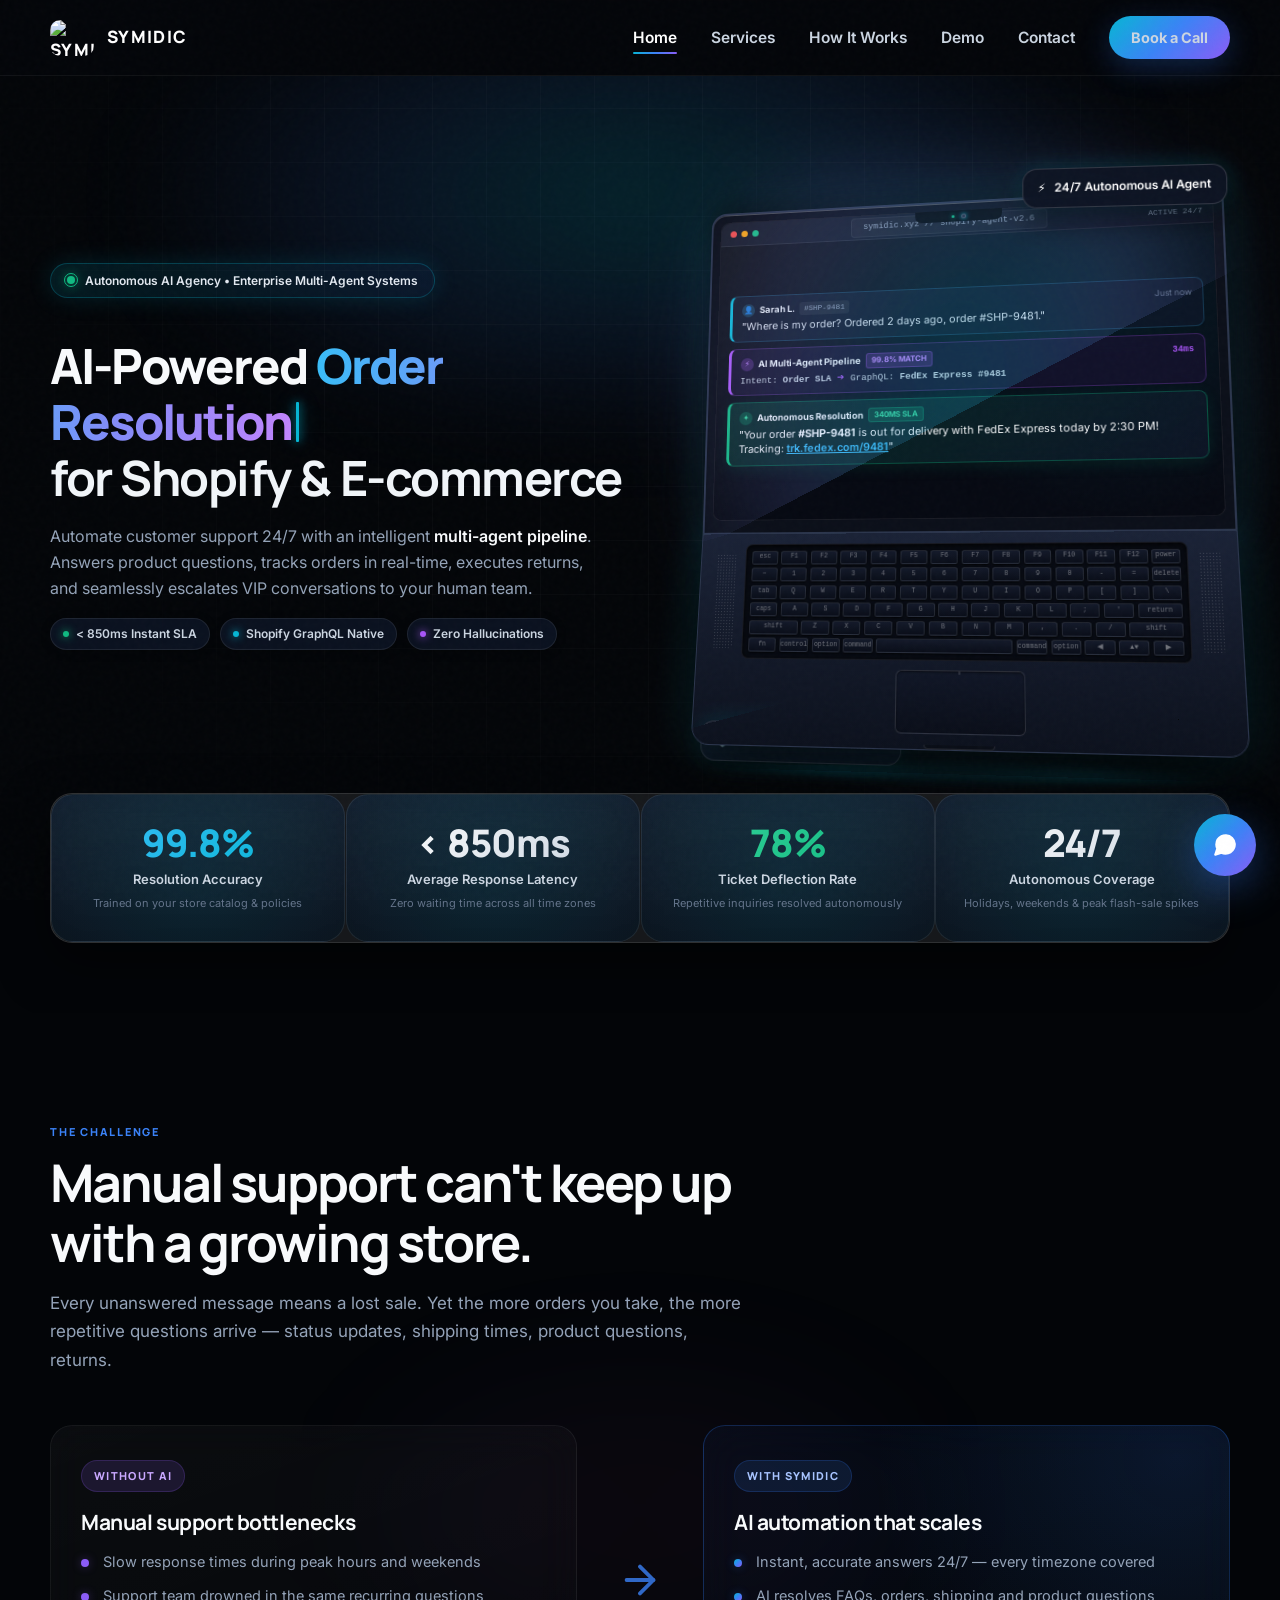
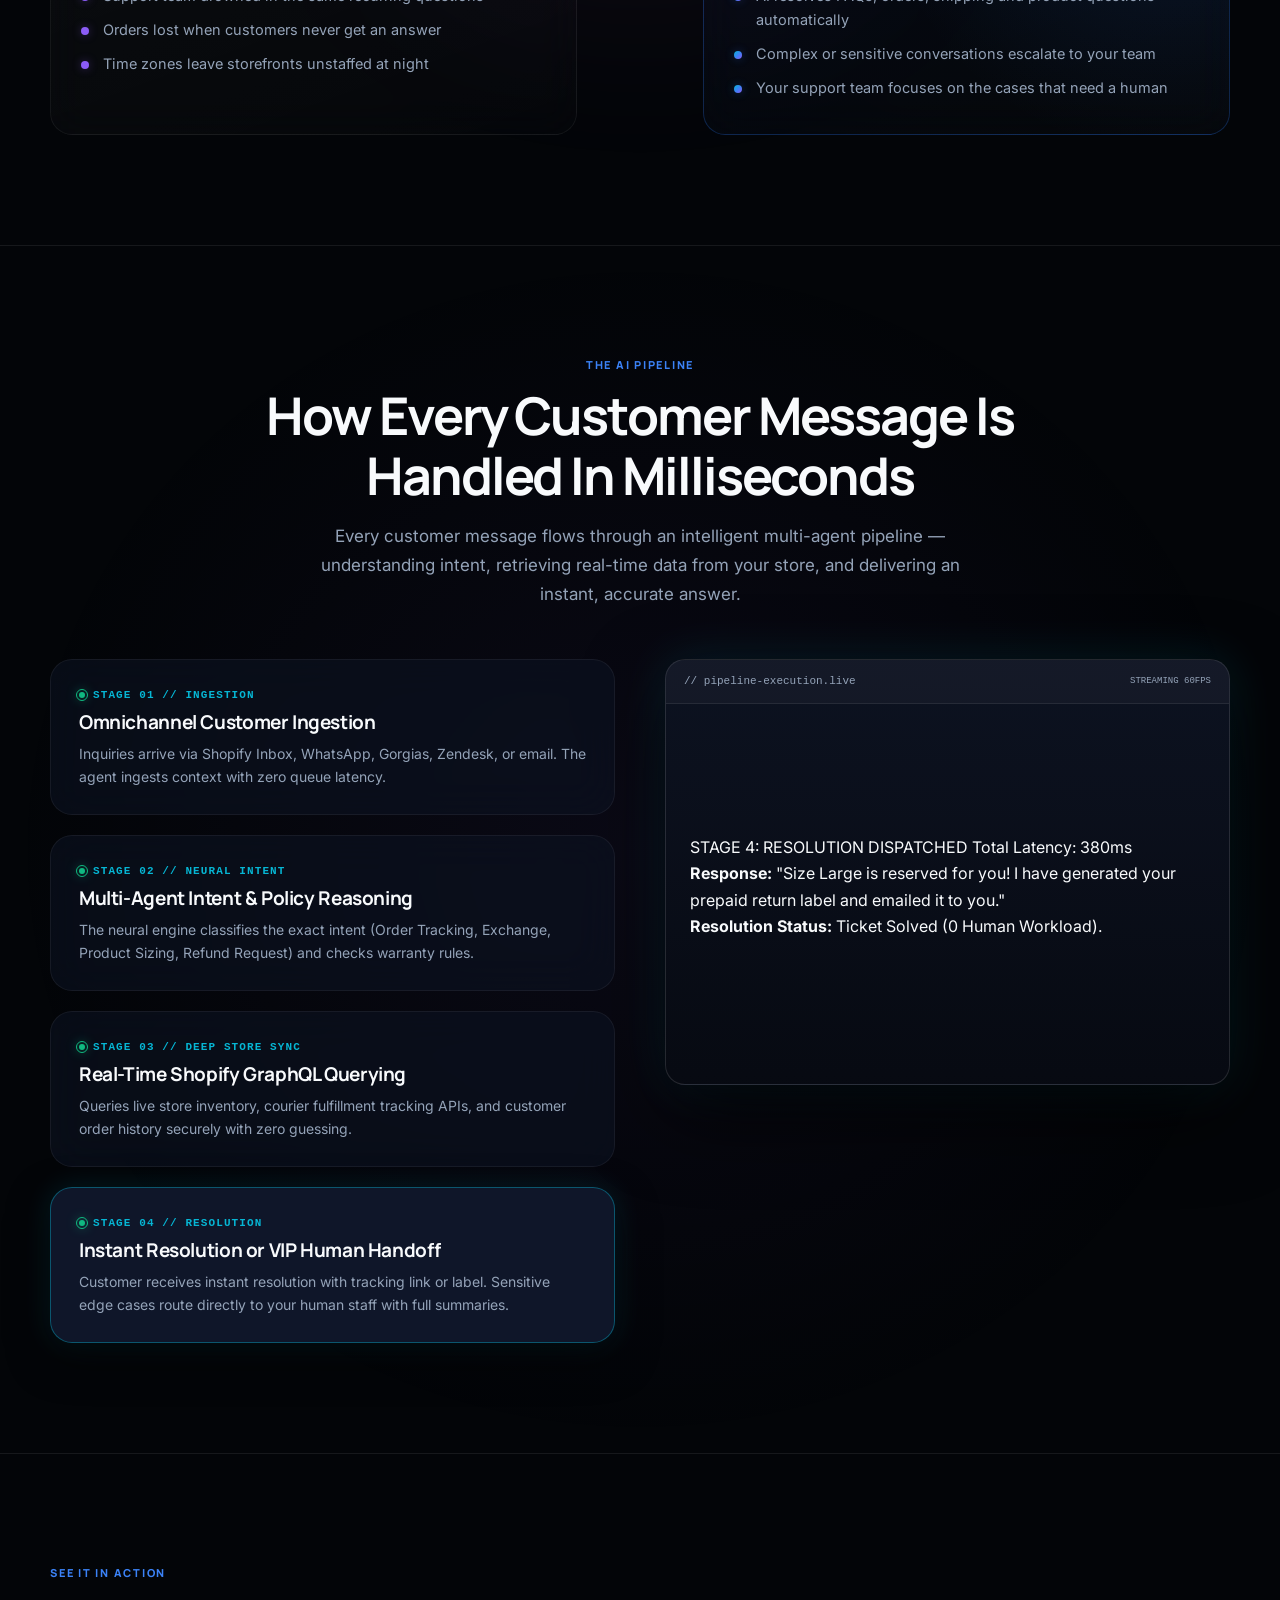
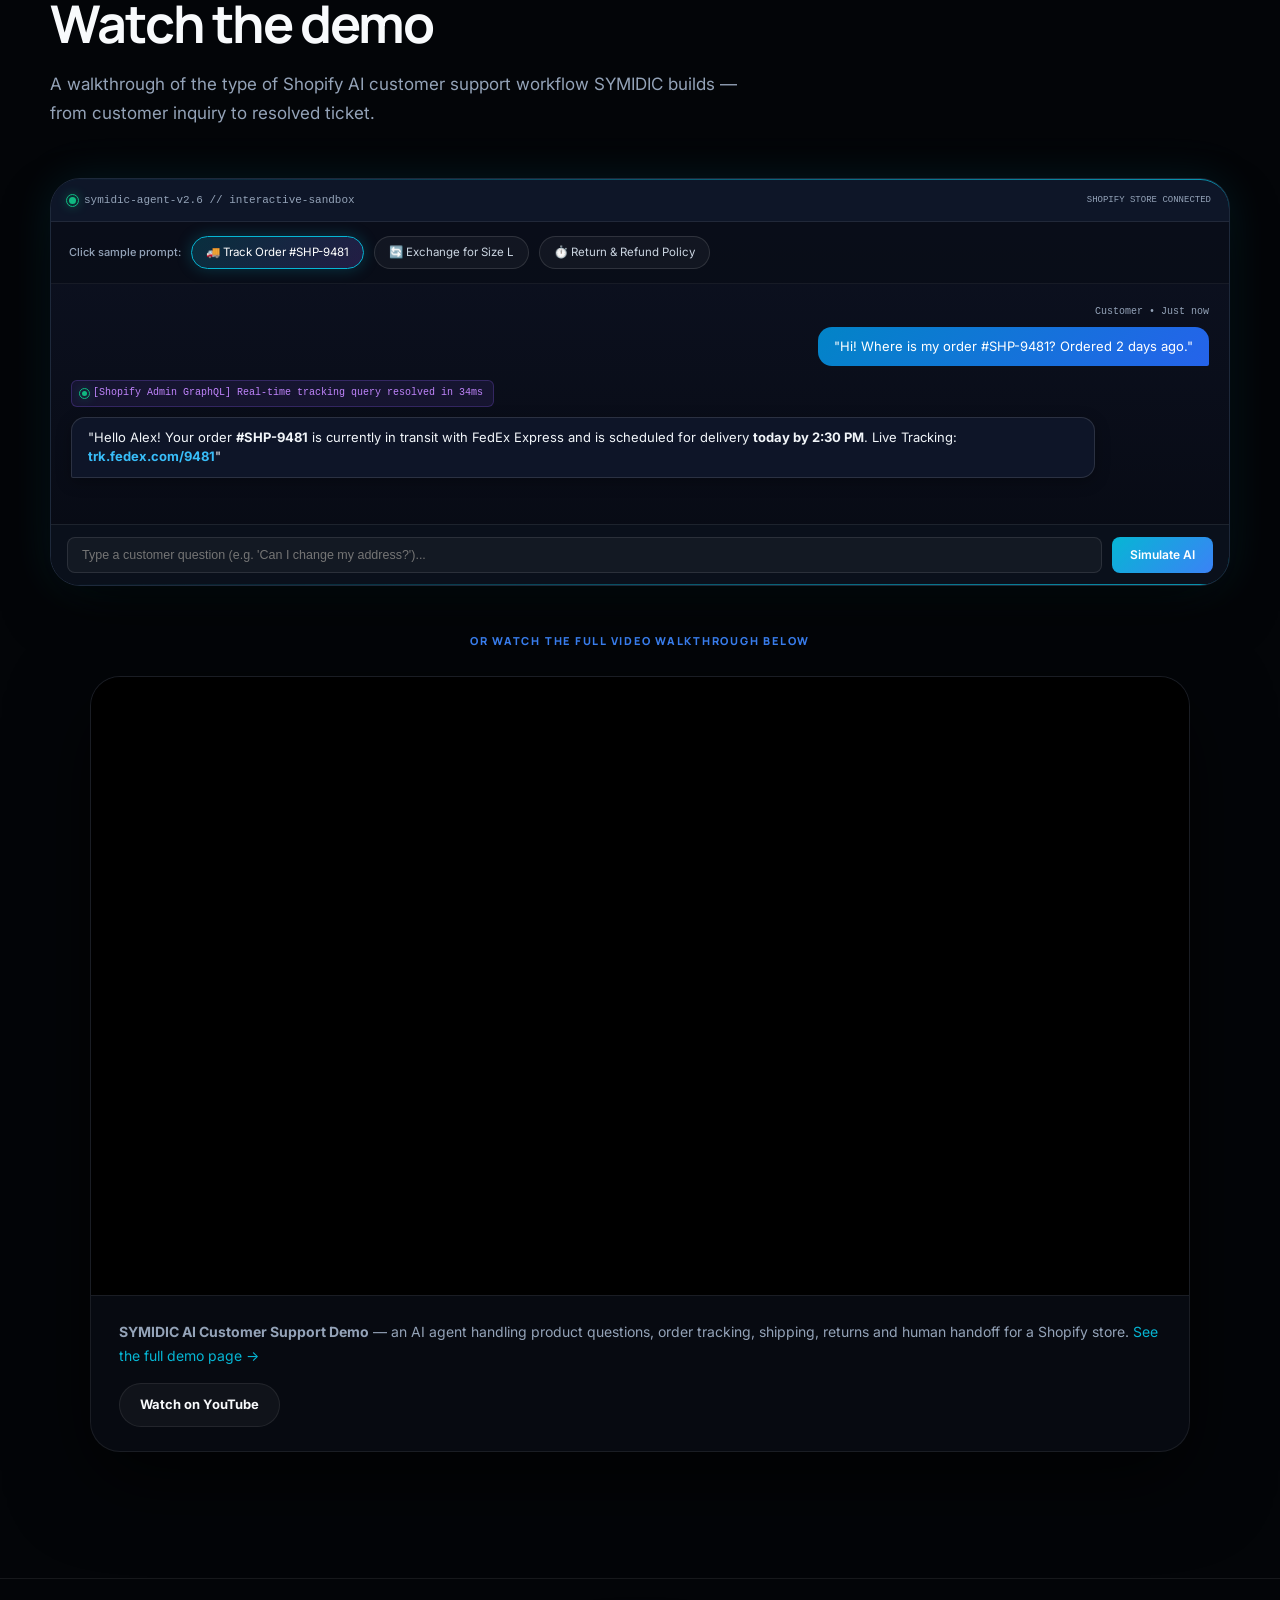
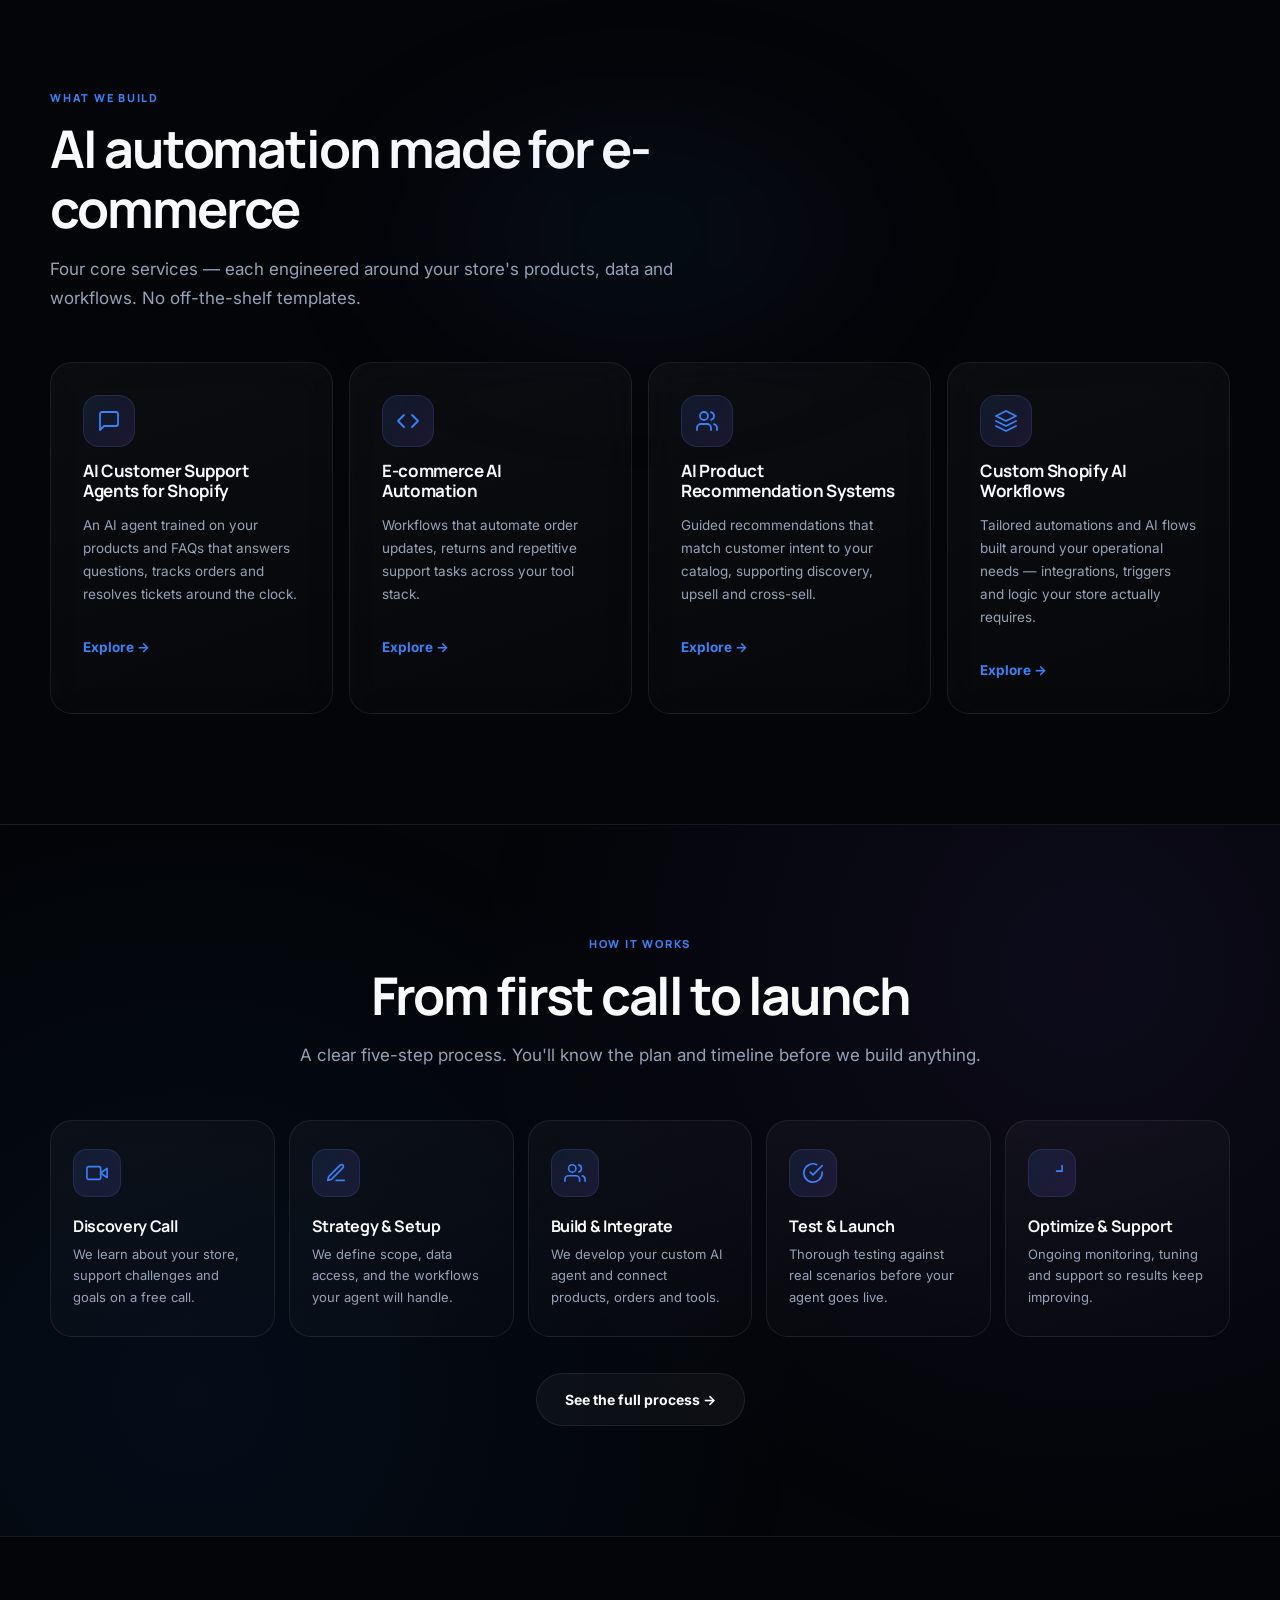
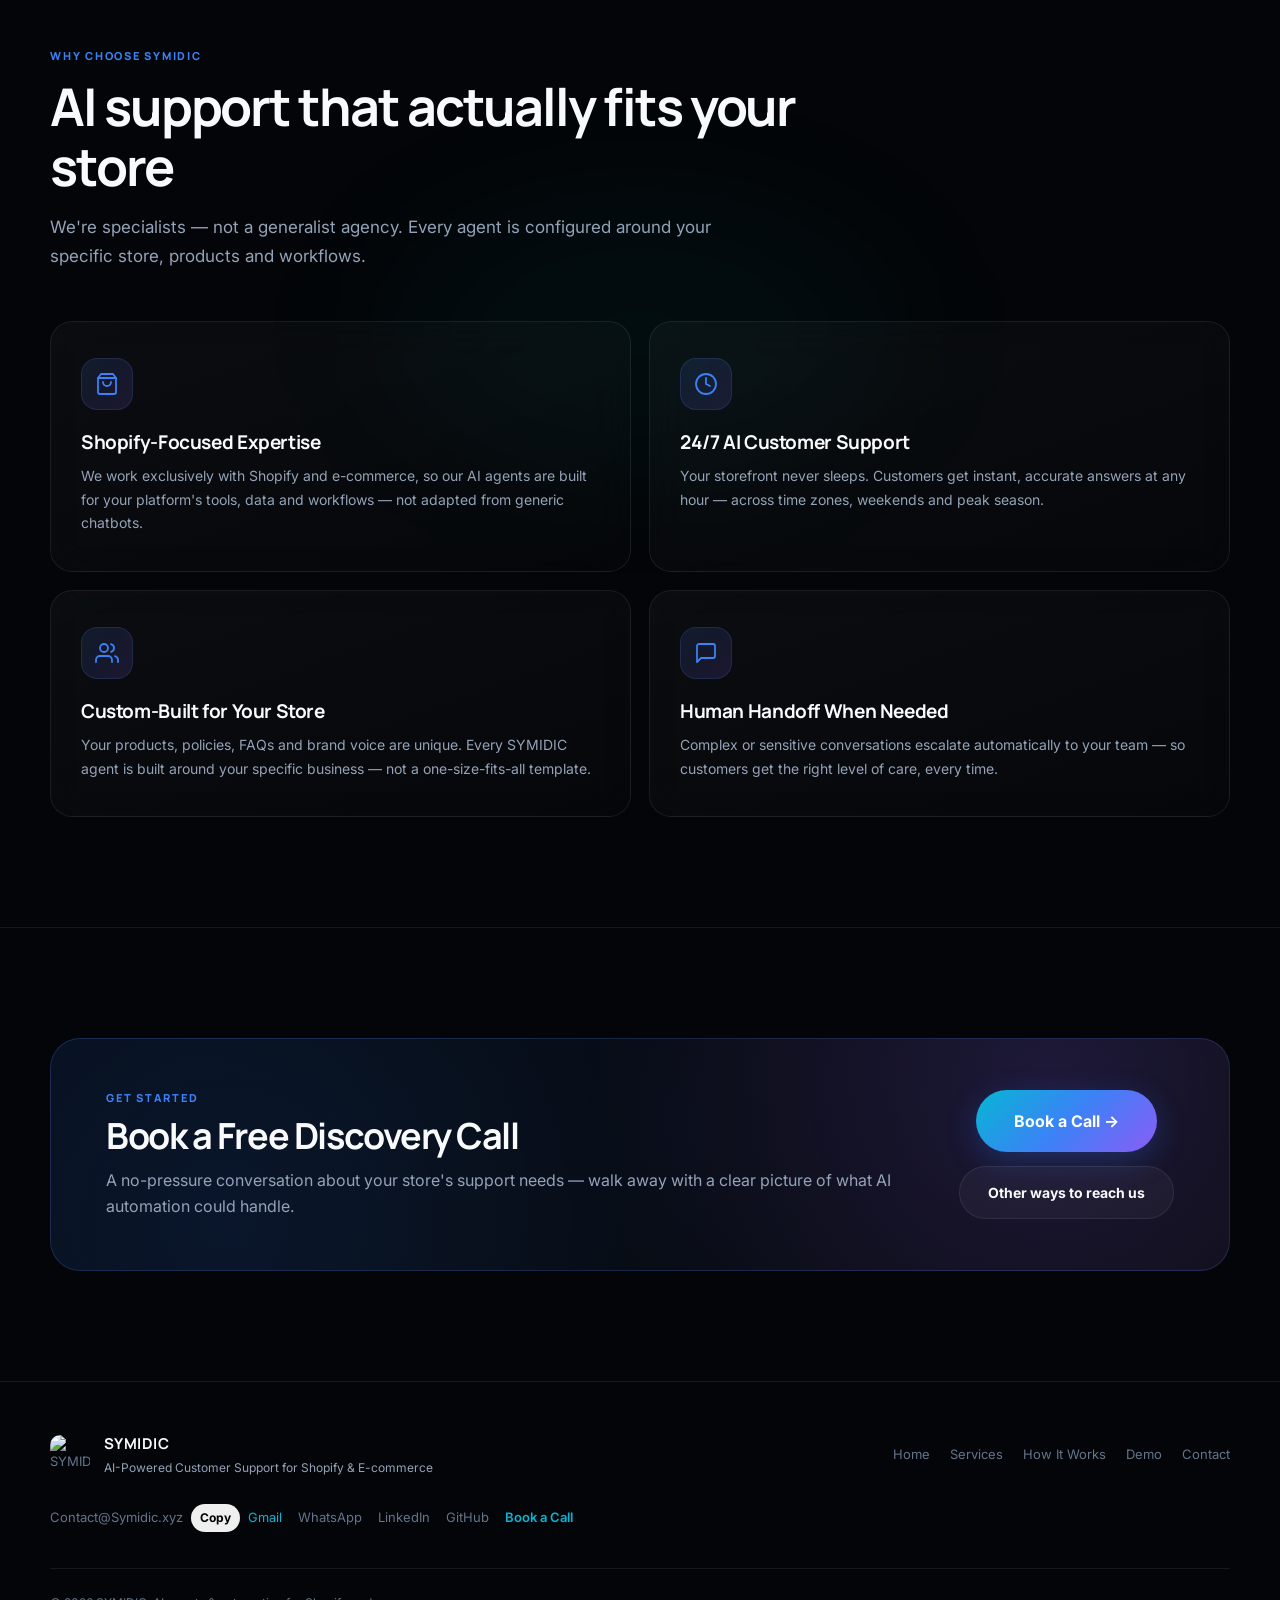
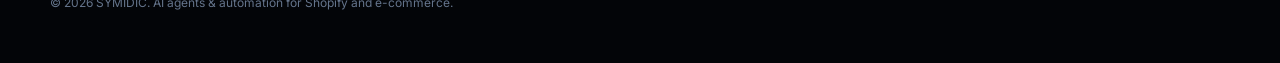
==== commit 8c8b6705: "fix(ui): remove hero discovery/demo buttons and restore/enlarge top navigation brand and menu links" ====
--- a/index.html
+++ b/index.html
@@ -97,7 +97,7 @@
   <header class="nav">
     <div class="container nav-inner">
       <a class="brand" href="index.html" aria-label="SYMIDIC home">
-        <img src="assets/img/logo-nav.png" alt="SYMIDIC logo" width="38" height="31">
+        <img src="assets/img/logo-nav.png" alt="SYMIDIC logo" width="44" height="36">
         <span>SYMIDIC</span>
       </a>
       <nav class="nav-links" aria-label="Primary navigation">
@@ -147,14 +147,7 @@
               <span>Zero Hallucinations</span>
             </div>
           </div>
-          <div class="hero-actions hero-entrance hero-entrance-delay-3">
-            <a class="btn btn-primary btn-lg" href="https://cal.com/symidic/symidic-discovery-call" target="_blank" rel="noopener noreferrer">Book a Free Discovery Call</a>
-            <a class="btn btn-secondary btn-lg" href="demo.html">Watch the Demo</a>
-          </div>
-          <div class="hero-note hero-entrance hero-entrance-delay-4">
-            <svg viewBox="0 0 24 24" fill="none" stroke="currentColor" stroke-width="2.2" stroke-linecap="round" stroke-linejoin="round"><polyline points="20 6 9 17 4 12"></polyline></svg>
-            Trained on your store catalog &amp; support policies — zero hallucination guarantee.
-          </div>
+
         </div>
 
                 <div class="hero-visual hero-entrance hero-entrance-delay-2">
--- a/assets/css/styles.css
+++ b/assets/css/styles.css
@@ -127,25 +127,39 @@
 .brand {
   display: flex;
   align-items: center;
-  gap: 11px;
+  gap: 13px;
   font-family: var(--font-display);
   font-weight: 800;
-  letter-spacing: 0.1em;
-  font-size: 13px;
+  letter-spacing: 0.08em;
+  font-size: 17px;
   text-transform: uppercase;
+  color: #fff;
 }
 .brand img {
-  width: 38px;
+  width: 44px;
   height: auto;
   border-radius: 10px;
+  transition: transform var(--transition);
+}
+.brand:hover img {
+  transform: scale(1.05);
 }
 .nav-links {
   display: flex;
   align-items: center;
-  gap: 30px;
-  font-size: 14px;
-  font-weight: 500;
-  color: var(--muted);
+  gap: 34px;
+  font-size: 15.5px;
+  font-weight: 600;
+  color: #cbd5e1;
+}
+.nav-links a {
+  transition: color var(--transition);
+  position: relative;
+  color: #cbd5e1;
+}
+.nav-links .btn-sm {
+  font-size: 14.5px;
+  padding: 10px 22px;
 }
 .nav-links a { transition: color var(--transition); position: relative; }
 .nav-links a:hover,
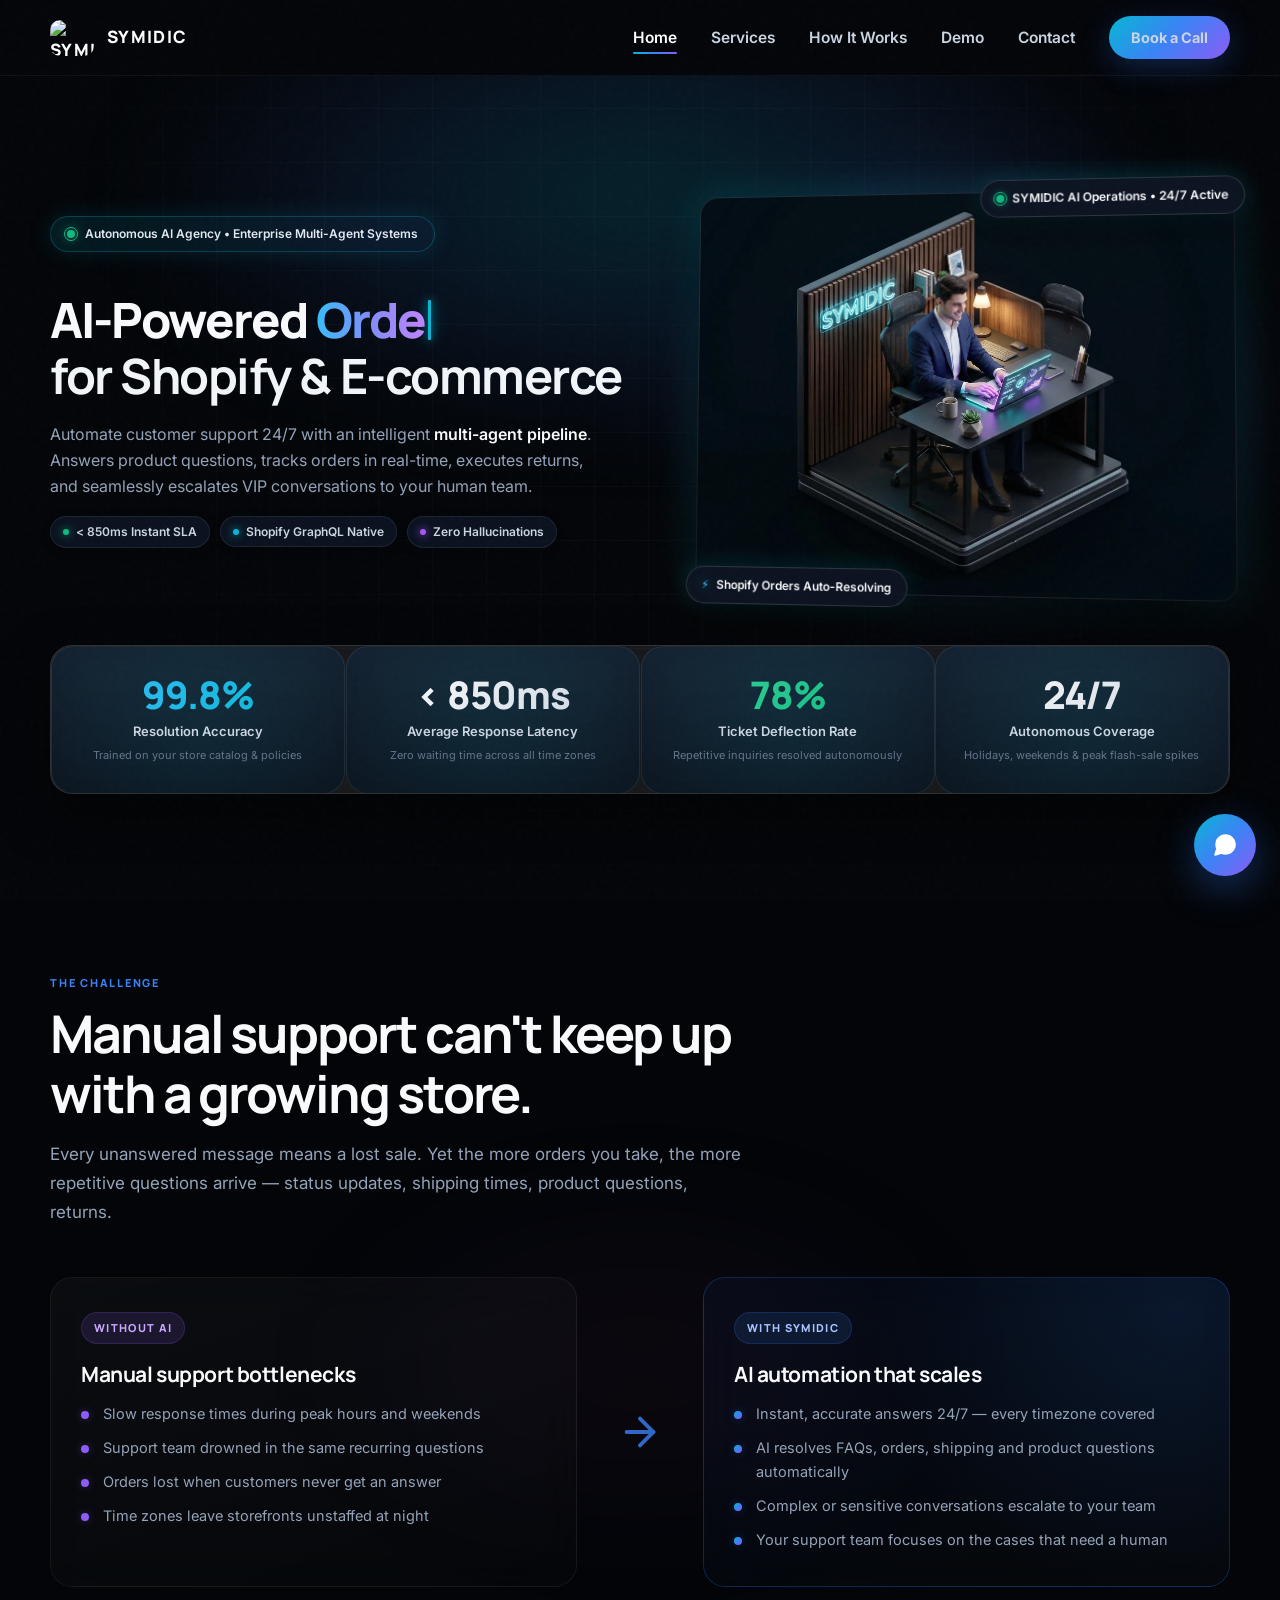
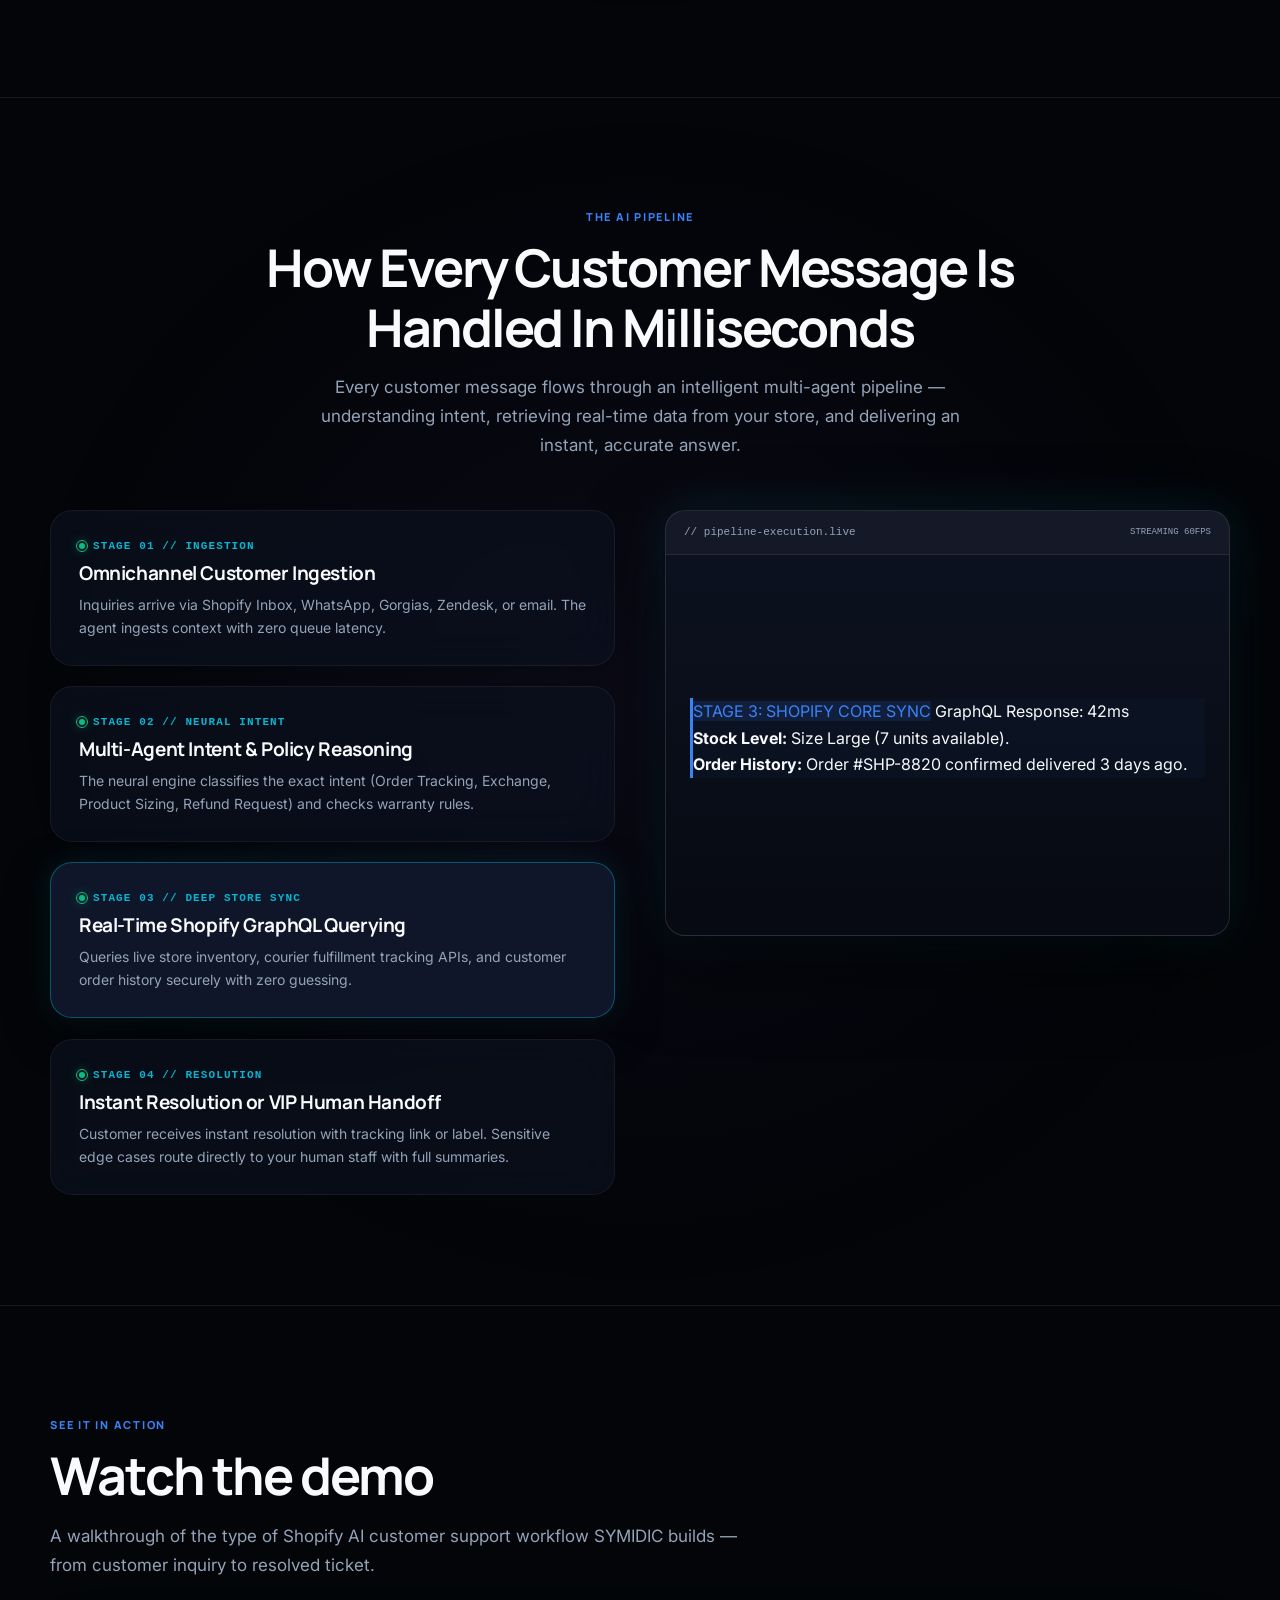
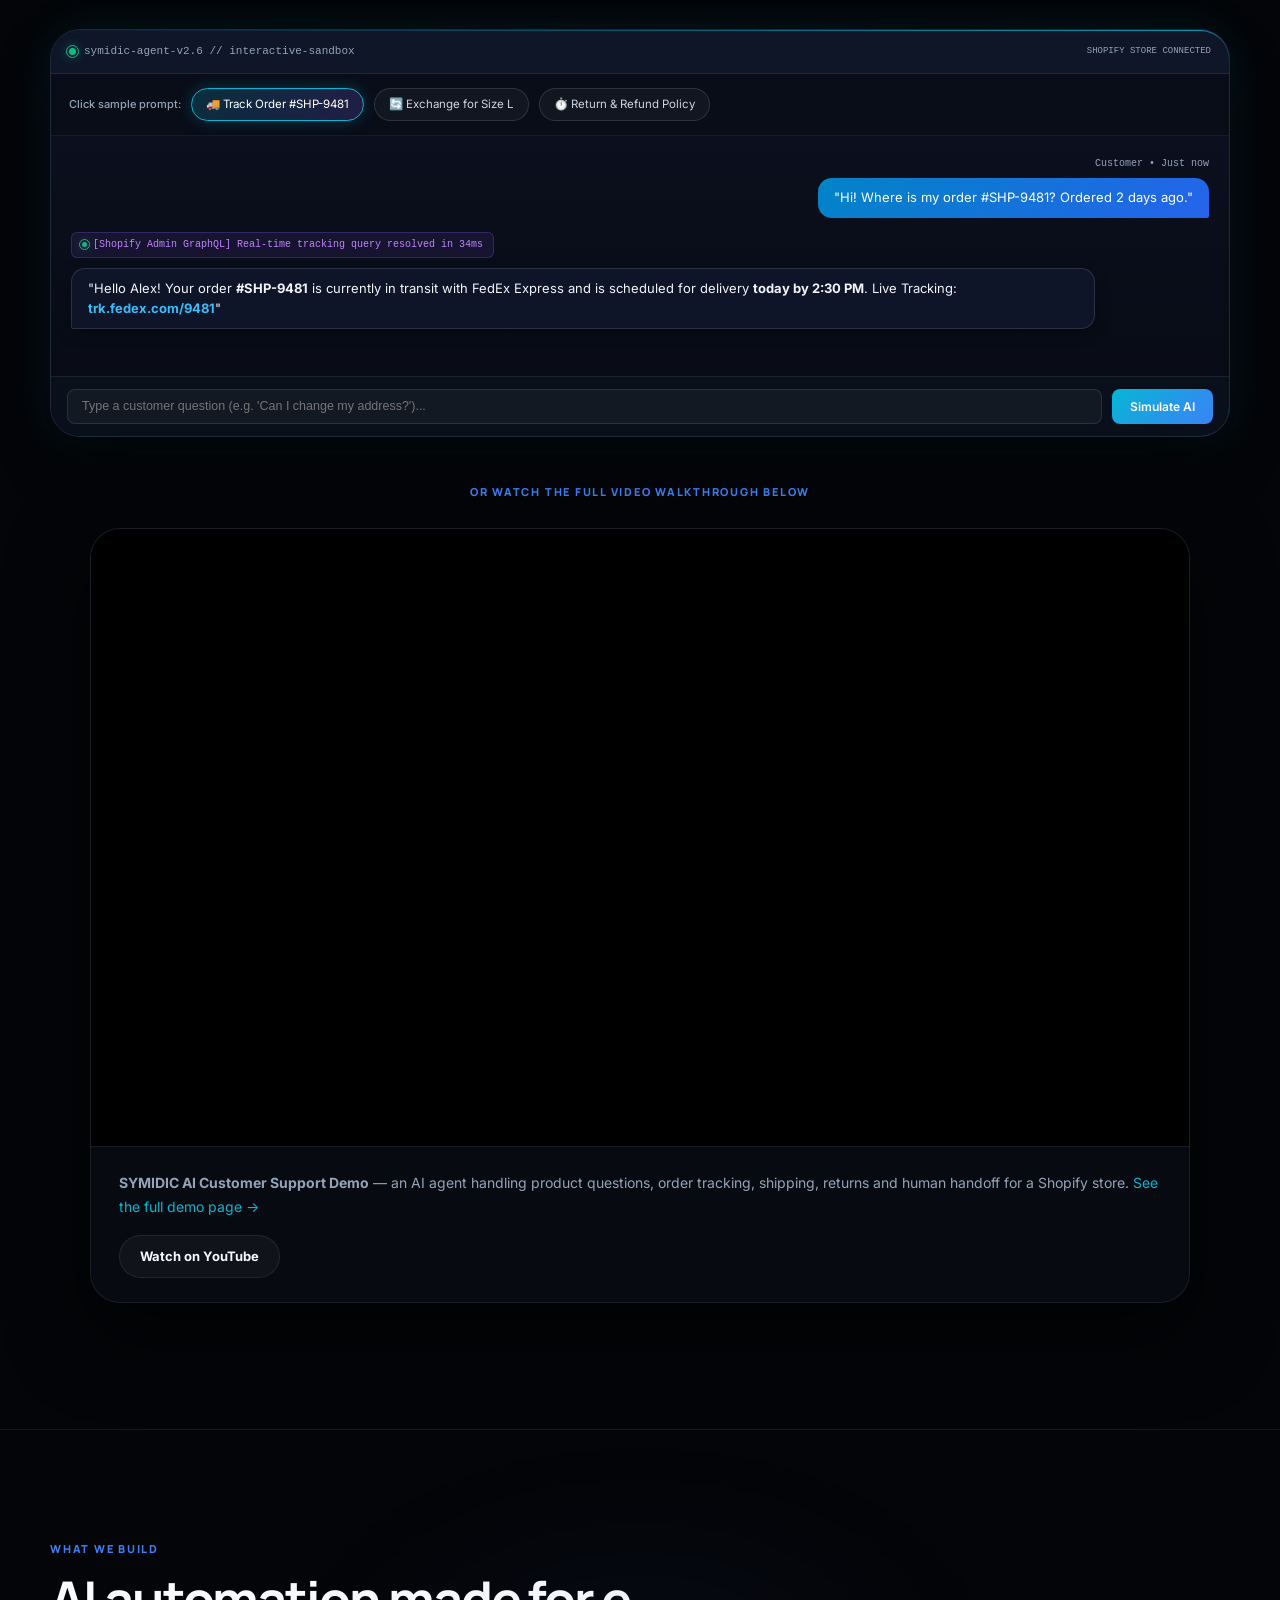
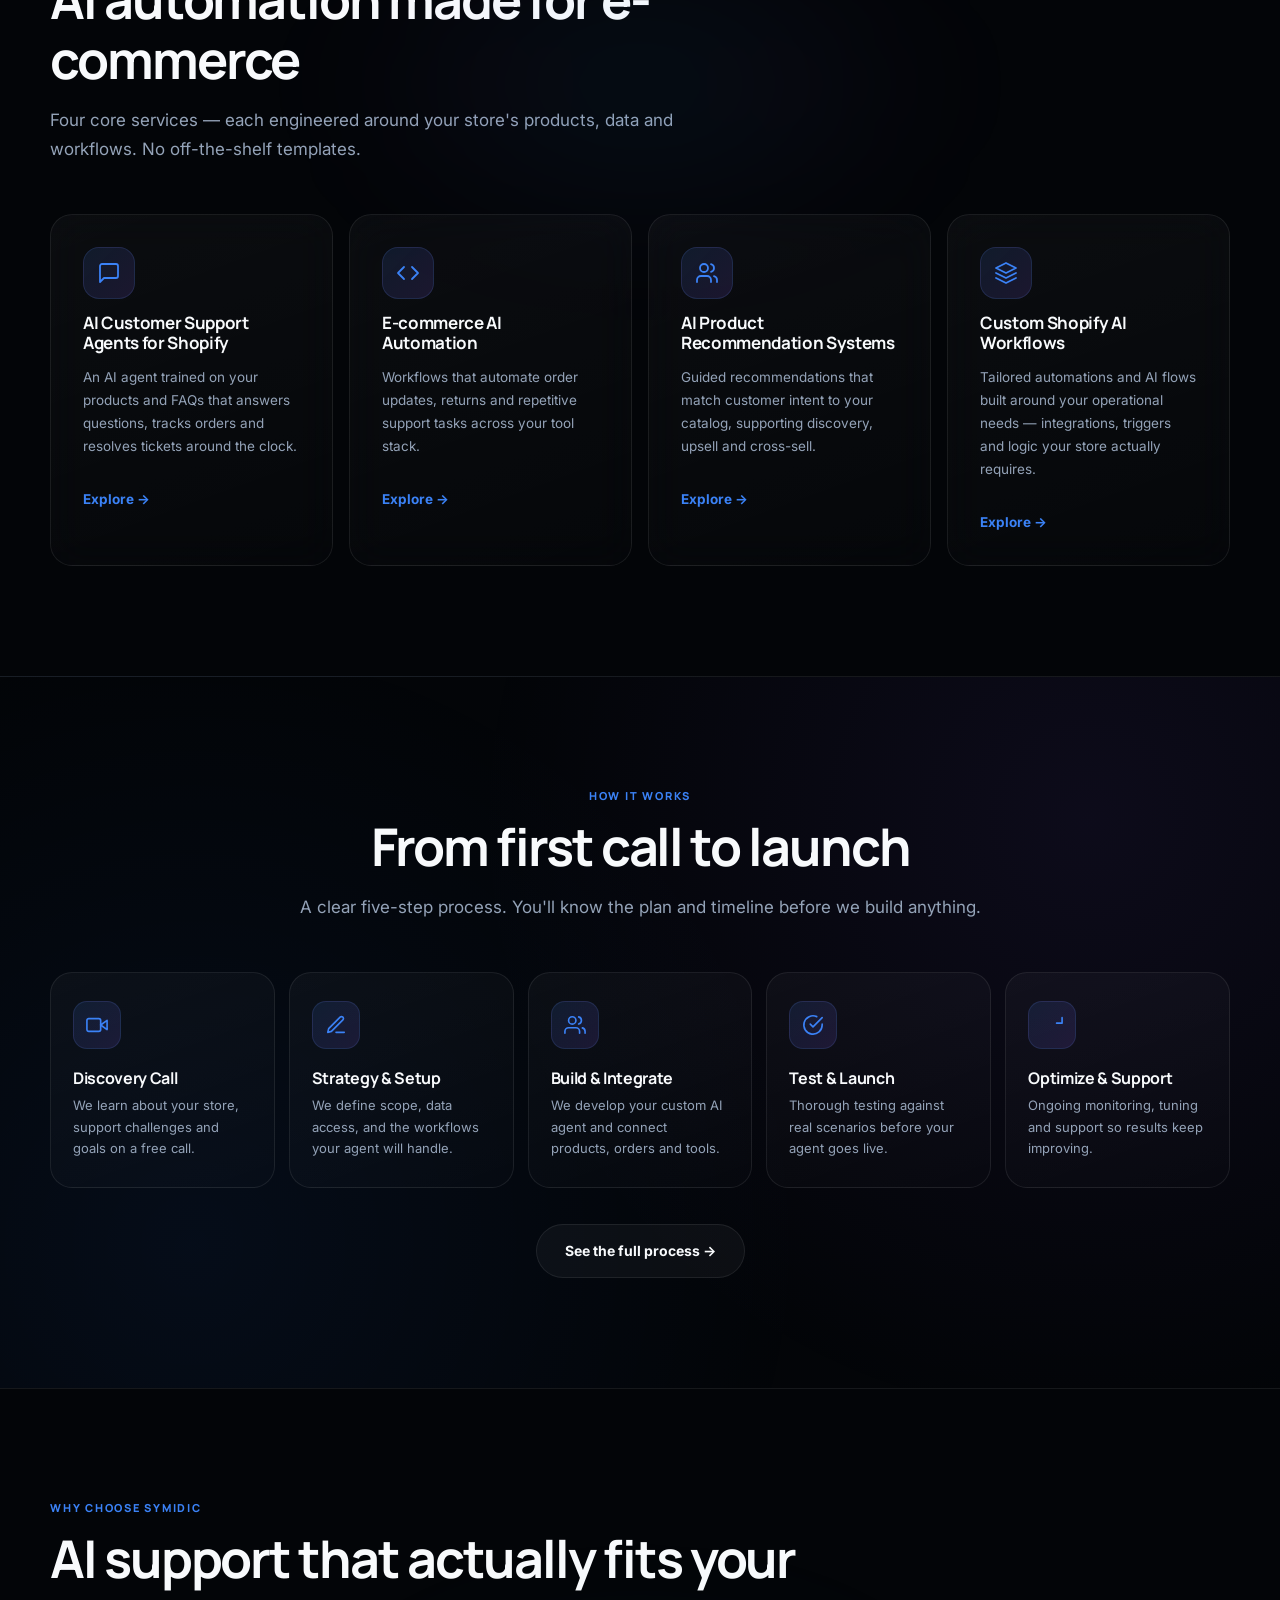
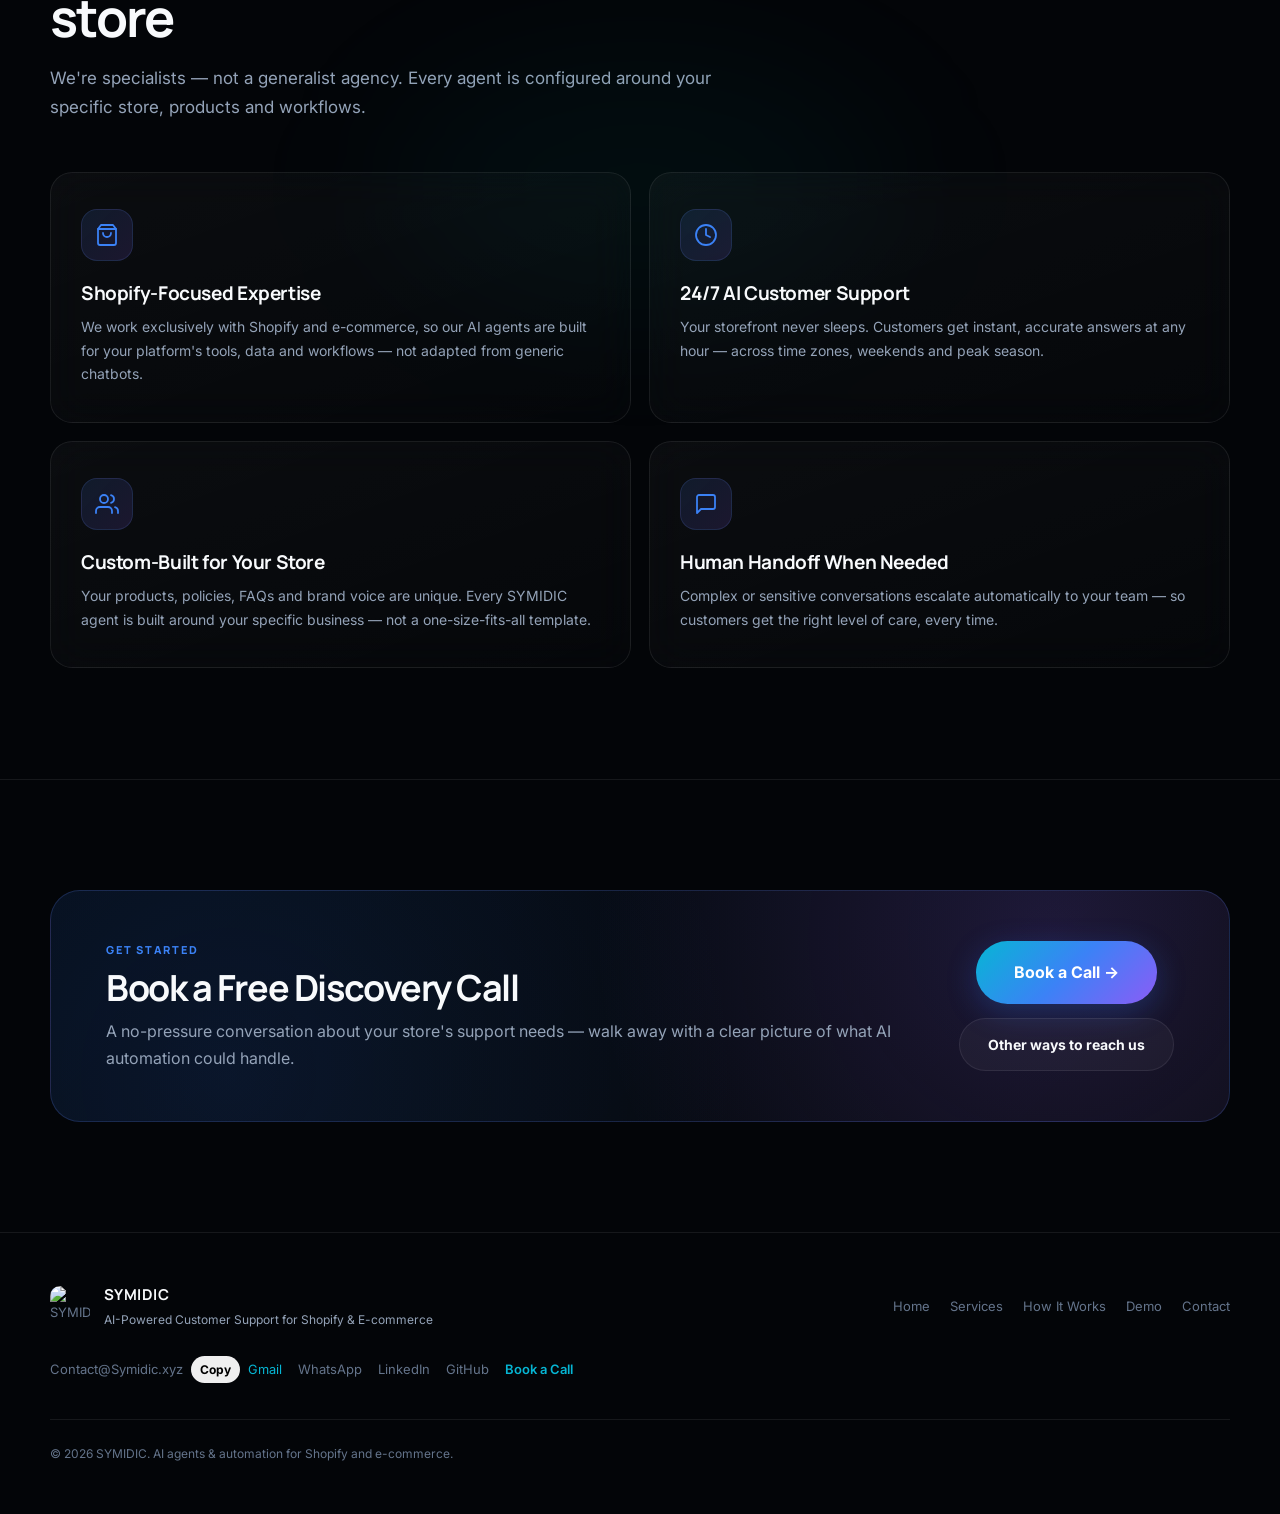
==== commit ee64085d: "feat(ui): replace raw macbook mockup with ultra-aesthetic 3D animated SYMIDIC AI office workstation" ====
--- a/index.html
+++ b/index.html
@@ -151,119 +151,26 @@
         </div>
 
                 <div class="hero-visual hero-entrance hero-entrance-delay-2">
-          <div class="macbook-scene">
-            <div class="macbook-container">
-              <!-- 3D Rotating Display Lid -->
-              <div class="macbook-lid">
-                <!-- Camera Notch -->
-                <div class="macbook-notch">
-                  <div class="macbook-indicator"></div>
-                  <div class="macbook-camera"></div>
-                </div>
-
-                <!-- Retina Display -->
-                <div class="macbook-screen">
-                  <div class="screen-titlebar">
-                    <div class="screen-dots">
-                      <span class="red"></span>
-                      <span class="yellow"></span>
-                      <span class="green"></span>
-                    </div>
-                    <div class="screen-url">symidic.xyz // shopify-agent-v2.6</div>
-                    <span class="event-tag emerald" style="font-size:8px;">ACTIVE 24/7</span>
-                  </div>
-
-                  <div class="screen-content">
-                    <!-- Inbound Customer Ticket -->
-                    <div class="mac-card mac-incoming">
-                      <div class="mac-card-header">
-                        <div class="mac-user-info">
-                          <span class="mac-avatar">👤</span>
-                          <span class="mac-name">Sarah L.</span>
-                          <span class="mac-pill-gray">#SHP-9481</span>
-                        </div>
-                        <span class="mac-time">Just now</span>
-                      </div>
-                      <div class="mac-body">
-                        "Where is my order? Ordered 2 days ago, order #SHP-9481."
-                      </div>
-                    </div>
-
-                    <!-- AI Multi-Agent Pipeline Reasoning -->
-                    <div class="mac-card mac-reasoning">
-                      <div class="mac-card-header">
-                        <div class="mac-user-info">
-                          <span class="mac-avatar purple">⚡</span>
-                          <span class="mac-name">AI Multi-Agent Pipeline</span>
-                          <span class="mac-pill-purple">99.8% Match</span>
-                        </div>
-                        <span class="mac-time mac-speed">34ms</span>
-                      </div>
-                      <div class="mac-pipeline-flow">
-                        <span class="flow-step">Intent: <strong>Order SLA</strong></span>
-                        <span class="flow-arrow">➔</span>
-                        <span class="flow-step">GraphQL: <strong>FedEx Express #9481</strong></span>
-                      </div>
-                    </div>
-
-                    <!-- Autonomous Resolution -->
-                    <div class="mac-card mac-resolved">
-                      <div class="mac-card-header">
-                        <div class="mac-user-info">
-                          <span class="mac-avatar emerald">✦</span>
-                          <span class="mac-name">Autonomous Resolution</span>
-                          <span class="mac-pill-emerald">340ms SLA</span>
-                        </div>
-                      </div>
-                      <div class="mac-body highlight">
-                        "Your order <strong>#SHP-9481</strong> is out for delivery with FedEx Express today by 2:30 PM! Tracking: <span class="mac-link">trk.fedex.com/9481</span>"
-                      </div>
-                    </div>
-                  </div>
-                </div>
-              </div>
-
-              <!-- MacBook Base with Keyboard & Trackpad -->
-              <div class="macbook-base">
-                <div class="macbook-lip"></div>
-                <div class="base-layout">
-                  <div class="speaker-grille"></div>
-                  <div class="macbook-keyboard">
-                    <div class="key-row">
-                      <div class="key">esc</div><div class="key">F1</div><div class="key">F2</div><div class="key">F3</div><div class="key">F4</div><div class="key">F5</div><div class="key">F6</div><div class="key">F7</div><div class="key">F8</div><div class="key">F9</div><div class="key">F10</div><div class="key">F11</div><div class="key">F12</div><div class="key">power</div>
-                    </div>
-                    <div class="key-row">
-                      <div class="key">~</div><div class="key">1</div><div class="key">2</div><div class="key">3</div><div class="key">4</div><div class="key">5</div><div class="key">6</div><div class="key">7</div><div class="key">8</div><div class="key">9</div><div class="key">0</div><div class="key">-</div><div class="key">=</div><div class="key">delete</div>
-                    </div>
-                    <div class="key-row">
-                      <div class="key">tab</div><div class="key">Q</div><div class="key">W</div><div class="key">E</div><div class="key">R</div><div class="key">T</div><div class="key">Y</div><div class="key">U</div><div class="key">I</div><div class="key">O</div><div class="key">P</div><div class="key">[</div><div class="key">]</div><div class="key">\</div>
-                    </div>
-                    <div class="key-row">
-                      <div class="key">caps</div><div class="key">A</div><div class="key">S</div><div class="key">D</div><div class="key">F</div><div class="key">G</div><div class="key">H</div><div class="key">J</div><div class="key">K</div><div class="key">L</div><div class="key">;</div><div class="key">'</div><div class="key" style="flex:1.5;">return</div>
-                    </div>
-                    <div class="key-row">
-                      <div class="key" style="flex:1.8;">shift</div><div class="key">Z</div><div class="key">X</div><div class="key">C</div><div class="key">V</div><div class="key">B</div><div class="key">N</div><div class="key">M</div><div class="key">,</div><div class="key">.</div><div class="key">/</div><div class="key" style="flex:1.8;">shift</div>
-                    </div>
-                    <div class="key-row">
-                      <div class="key">fn</div><div class="key">control</div><div class="key">option</div><div class="key">command</div><div class="key space"></div><div class="key">command</div><div class="key">option</div><div class="key">◀</div><div class="key">▲▼</div><div class="key">▶</div>
-                    </div>
-                  </div>
-                  <div class="speaker-grille"></div>
-                </div>
-                <div class="macbook-trackpad"></div>
-              </div>
-              <!-- 3D Ambient Ground Shadow -->
-              <div class="macbook-shadow" aria-hidden="true"></div>
-            </div>
-
-            <!-- Floating High-Tech Chips -->
-            <div class="float-chip chip-1">
-              <span class="chip-icon cyan">⚡</span>
-              <span>24/7 Autonomous AI Agent</span>
-            </div>
-            <div class="float-chip chip-2">
-              <span class="chip-icon emerald">🛡️</span>
-              <span>Zero-Risk Human Handoff</span>
+          <div class="office-scene">
+            <!-- 3D Ambient Neon Glow Halo -->
+            <div class="office-aura" aria-hidden="true"></div>
+
+            <!-- Floating High-Tech Status Chips -->
+            <div class="office-hud hud-top">
+              <span class="hud-pulse-dot emerald"></span>
+              <span>SYMIDIC AI Operations • 24/7 Active</span>
+            </div>
+            <div class="office-hud hud-bottom">
+              <span class="hud-icon cyan">⚡</span>
+              <span>Shopify Orders Auto-Resolving</span>
+            </div>
+
+            <!-- Office 3D Render & Interactive Frame -->
+            <div class="office-frame">
+              <picture>
+                <source srcset="assets/img/symidic-office.webp" type="image/webp">
+                <img src="assets/img/symidic-office.jpg" alt="SYMIDIC AI Operations Workstation" class="office-visual-img" width="600" height="448" loading="eager">
+              </picture>
             </div>
           </div>
         </div>
--- a/assets/css/styles.css
+++ b/assets/css/styles.css
@@ -2635,3 +2635,120 @@
   0%, 100% { opacity: 1; }
   50% { opacity: 0; }
 }
+
+/* --- 3D Office Workstation Hero Visual --- */
+.office-scene {
+  width: 100%;
+  max-width: 540px;
+  position: relative;
+  display: flex;
+  justify-content: center;
+  align-items: center;
+  perspective: 1200px;
+}
+
+.office-aura {
+  position: absolute;
+  inset: -25px -35px;
+  background: radial-gradient(ellipse at 50% 50%, rgba(6,182,212,0.22) 0%, rgba(129,140,248,0.16) 45%, transparent 70%);
+  filter: blur(45px);
+  pointer-events: none;
+  z-index: 0;
+  animation: office-aura-pulse 5s ease-in-out infinite alternate;
+}
+@keyframes office-aura-pulse {
+  0% { opacity: 0.7; transform: scale(0.96); }
+  100% { opacity: 1; transform: scale(1.04); }
+}
+
+.office-frame {
+  position: relative;
+  z-index: 2;
+  width: 100%;
+  border-radius: 20px;
+  overflow: visible;
+  animation: office-float 5s ease-in-out infinite;
+  transition: transform 0.25s cubic-bezier(0.16, 1, 0.3, 1);
+}
+@keyframes office-float {
+  0%, 100% { transform: translateY(0); }
+  50% { transform: translateY(-7px); }
+}
+
+.office-visual-img {
+  width: 100%;
+  height: auto;
+  display: block;
+  border-radius: 18px;
+  border: 1px solid rgba(255, 255, 255, 0.08);
+  box-shadow:
+    0 25px 60px -10px rgba(0, 0, 0, 0.9),
+    0 0 45px rgba(6, 182, 212, 0.22),
+    inset 0 1px 0 rgba(255, 255, 255, 0.15);
+  transition: transform 0.3s ease, box-shadow 0.3s ease;
+}
+
+.office-scene:hover .office-visual-img {
+  transform: scale(1.02);
+  box-shadow:
+    0 30px 70px -10px rgba(0, 0, 0, 0.95),
+    0 0 55px rgba(6, 182, 212, 0.32);
+}
+
+/* Floating High-Tech Status Chips */
+.office-hud {
+  position: absolute;
+  z-index: 10;
+  display: inline-flex;
+  align-items: center;
+  gap: 8px;
+  padding: 8px 15px;
+  border-radius: var(--radius-full);
+  background: rgba(13, 19, 34, 0.9);
+  border: 1px solid rgba(255, 255, 255, 0.14);
+  backdrop-filter: blur(14px);
+  -webkit-backdrop-filter: blur(14px);
+  box-shadow: 0 12px 30px rgba(0,0,0,0.6), 0 0 25px rgba(6,182,212,0.2);
+  font-size: 12px;
+  font-weight: 600;
+  color: #f8fafc;
+  white-space: nowrap;
+  animation: hud-float-subtle 4s ease-in-out infinite;
+}
+.office-hud.hud-top {
+  top: -12px;
+  right: -10px;
+  animation-delay: 0s;
+}
+.office-hud.hud-bottom {
+  bottom: -12px;
+  left: -10px;
+  animation-delay: 2s;
+}
+@keyframes hud-float-subtle {
+  0%, 100% { transform: translateY(0); }
+  50% { transform: translateY(-6px); }
+}
+
+.hud-pulse-dot {
+  width: 8px;
+  height: 8px;
+  border-radius: 50%;
+}
+.hud-pulse-dot.emerald {
+  background: #10b981;
+  box-shadow: 0 0 10px #10b981;
+  position: relative;
+}
+.hud-pulse-dot.emerald::after {
+  content: "";
+  position: absolute;
+  inset: -3px;
+  border-radius: 50%;
+  border: 1px solid #10b981;
+  animation: pulse-ring 2s cubic-bezier(0.215, 0.61, 0.355, 1) infinite;
+}
+.hud-icon.cyan {
+  color: #38bdf8;
+  filter: drop-shadow(0 0 6px #06b6d4);
+}
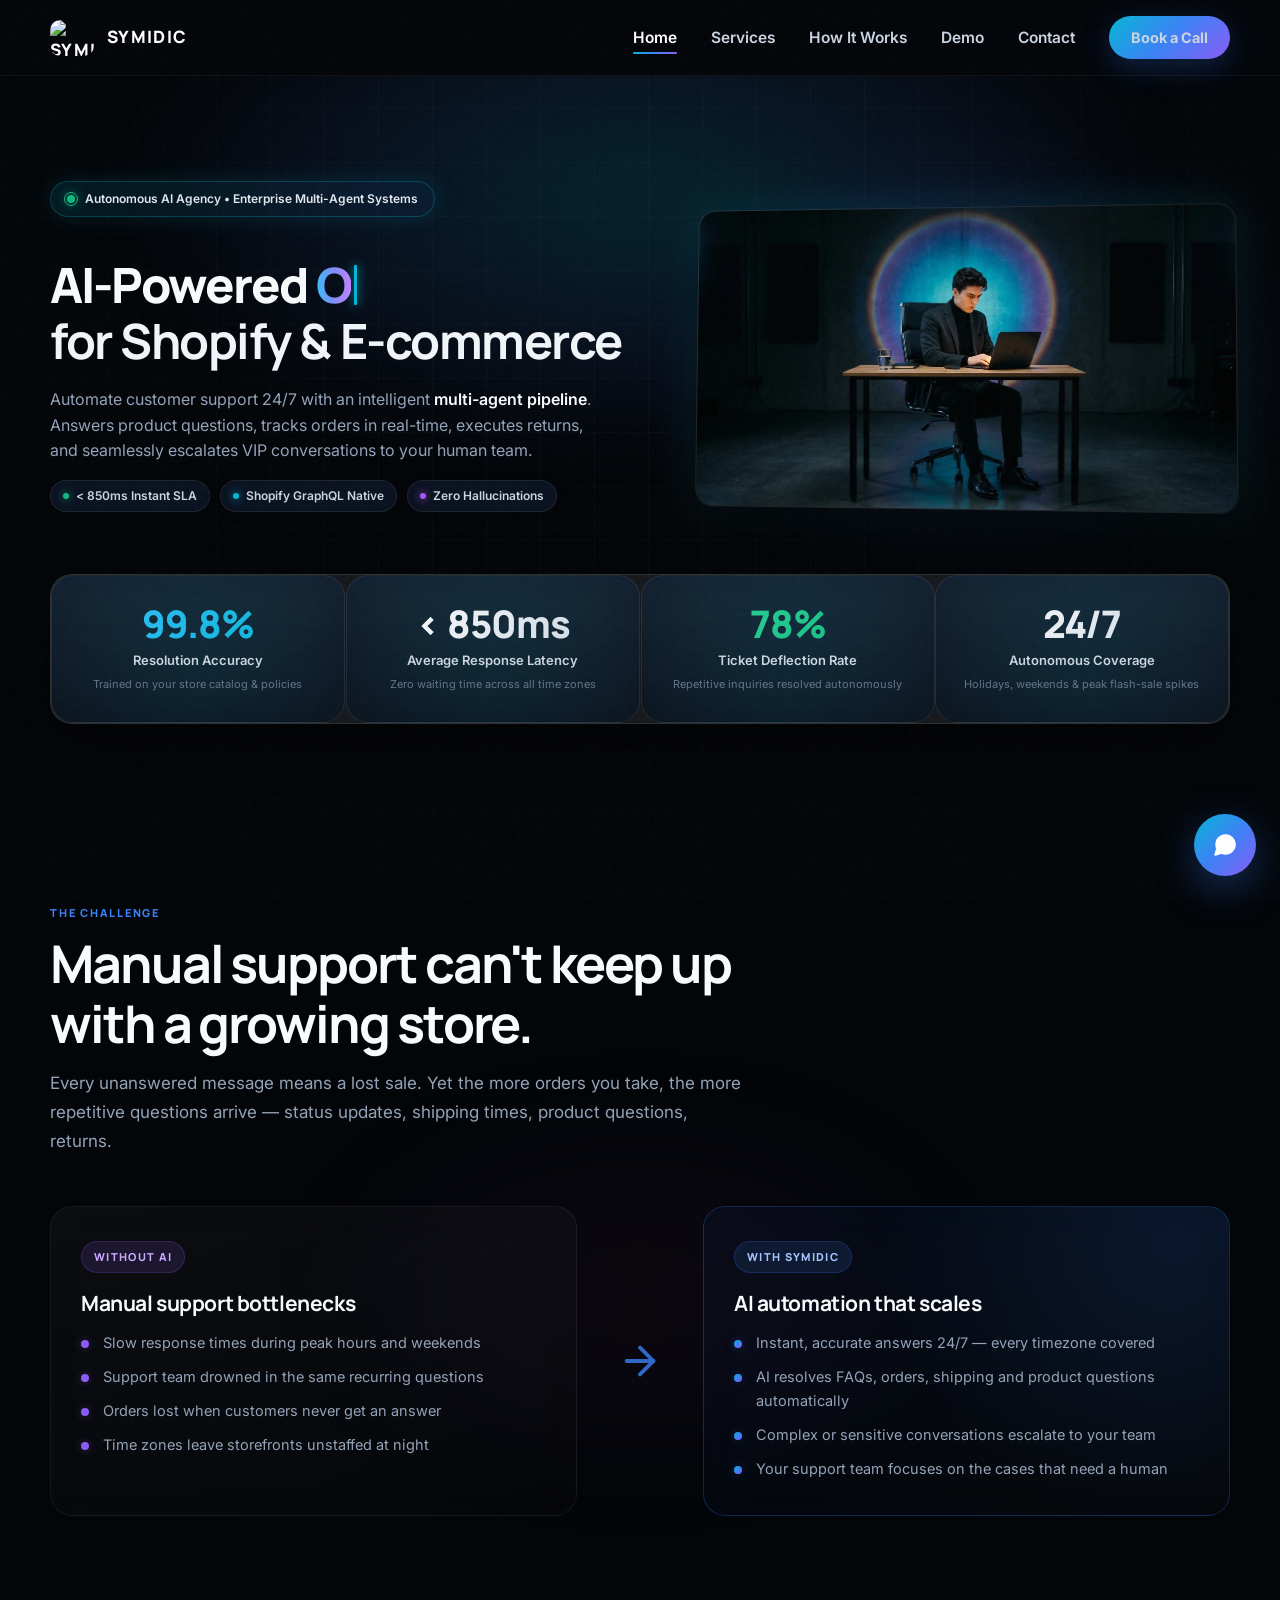
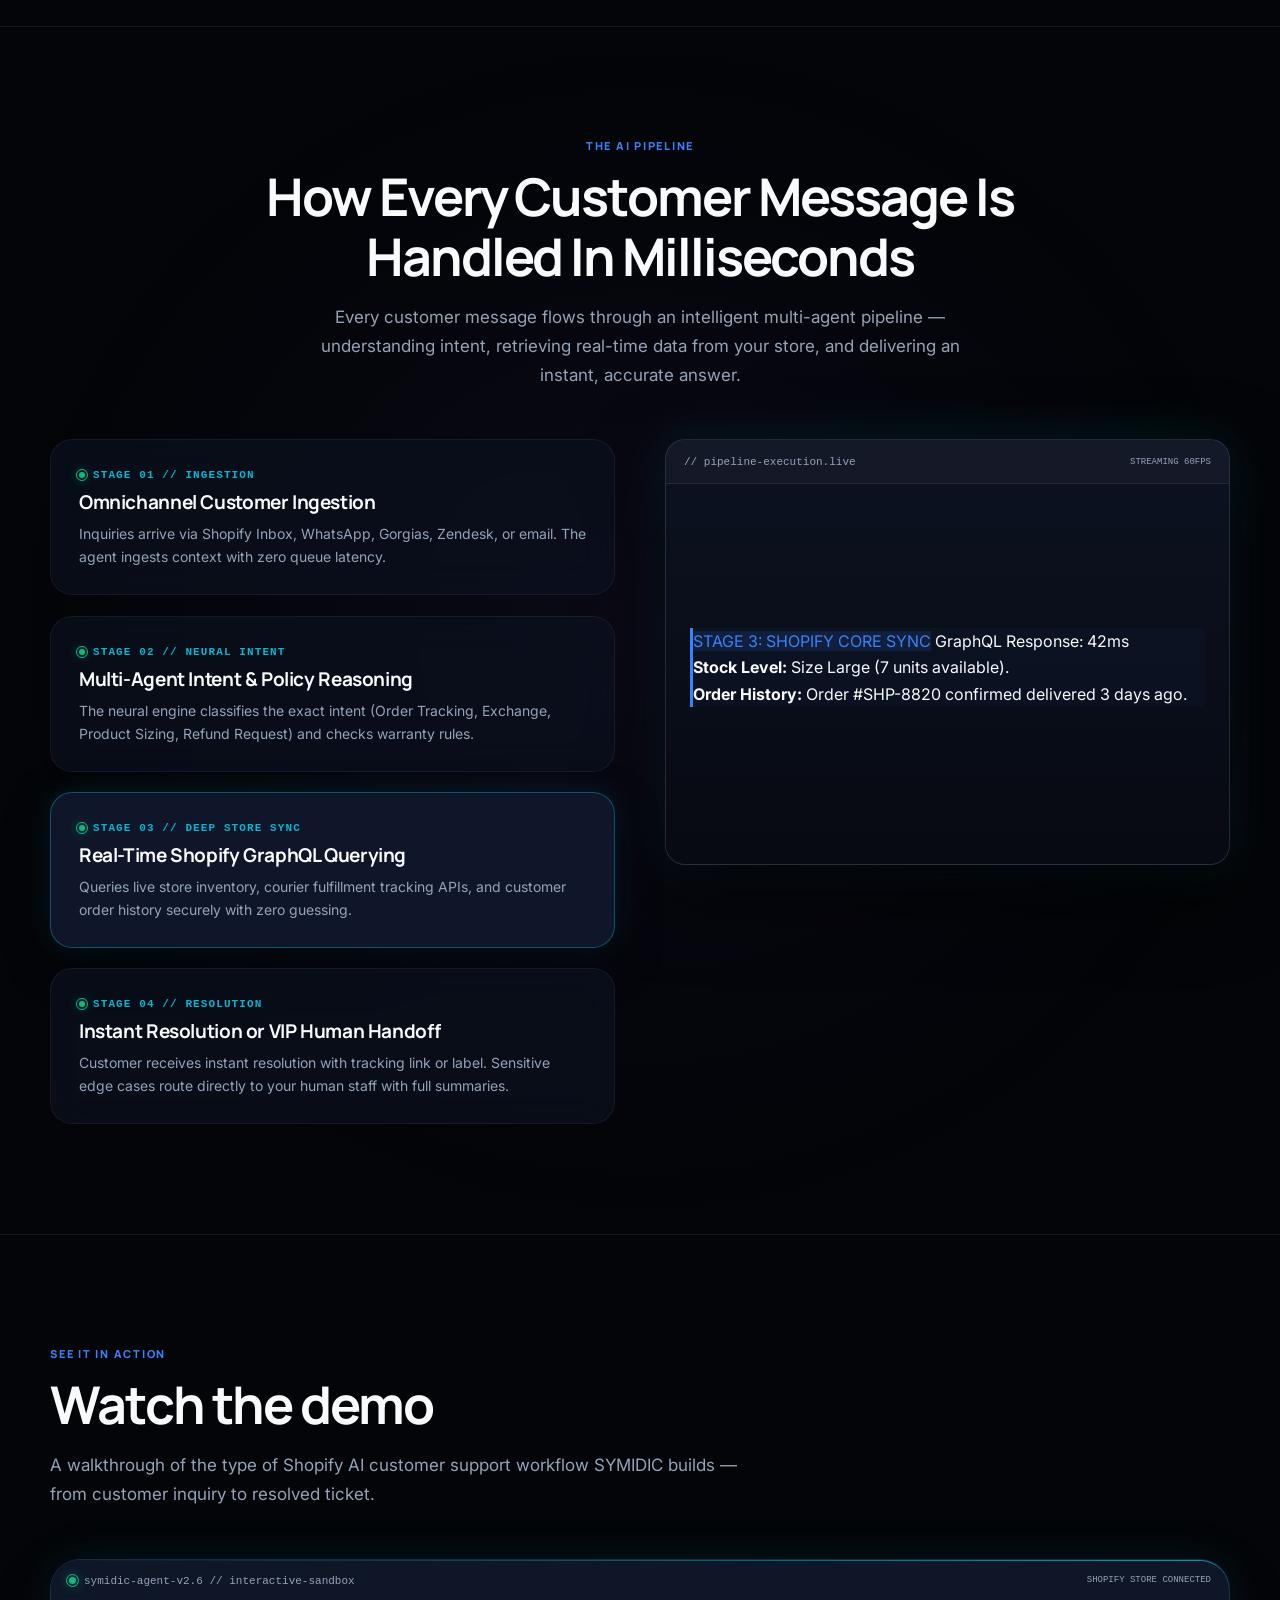
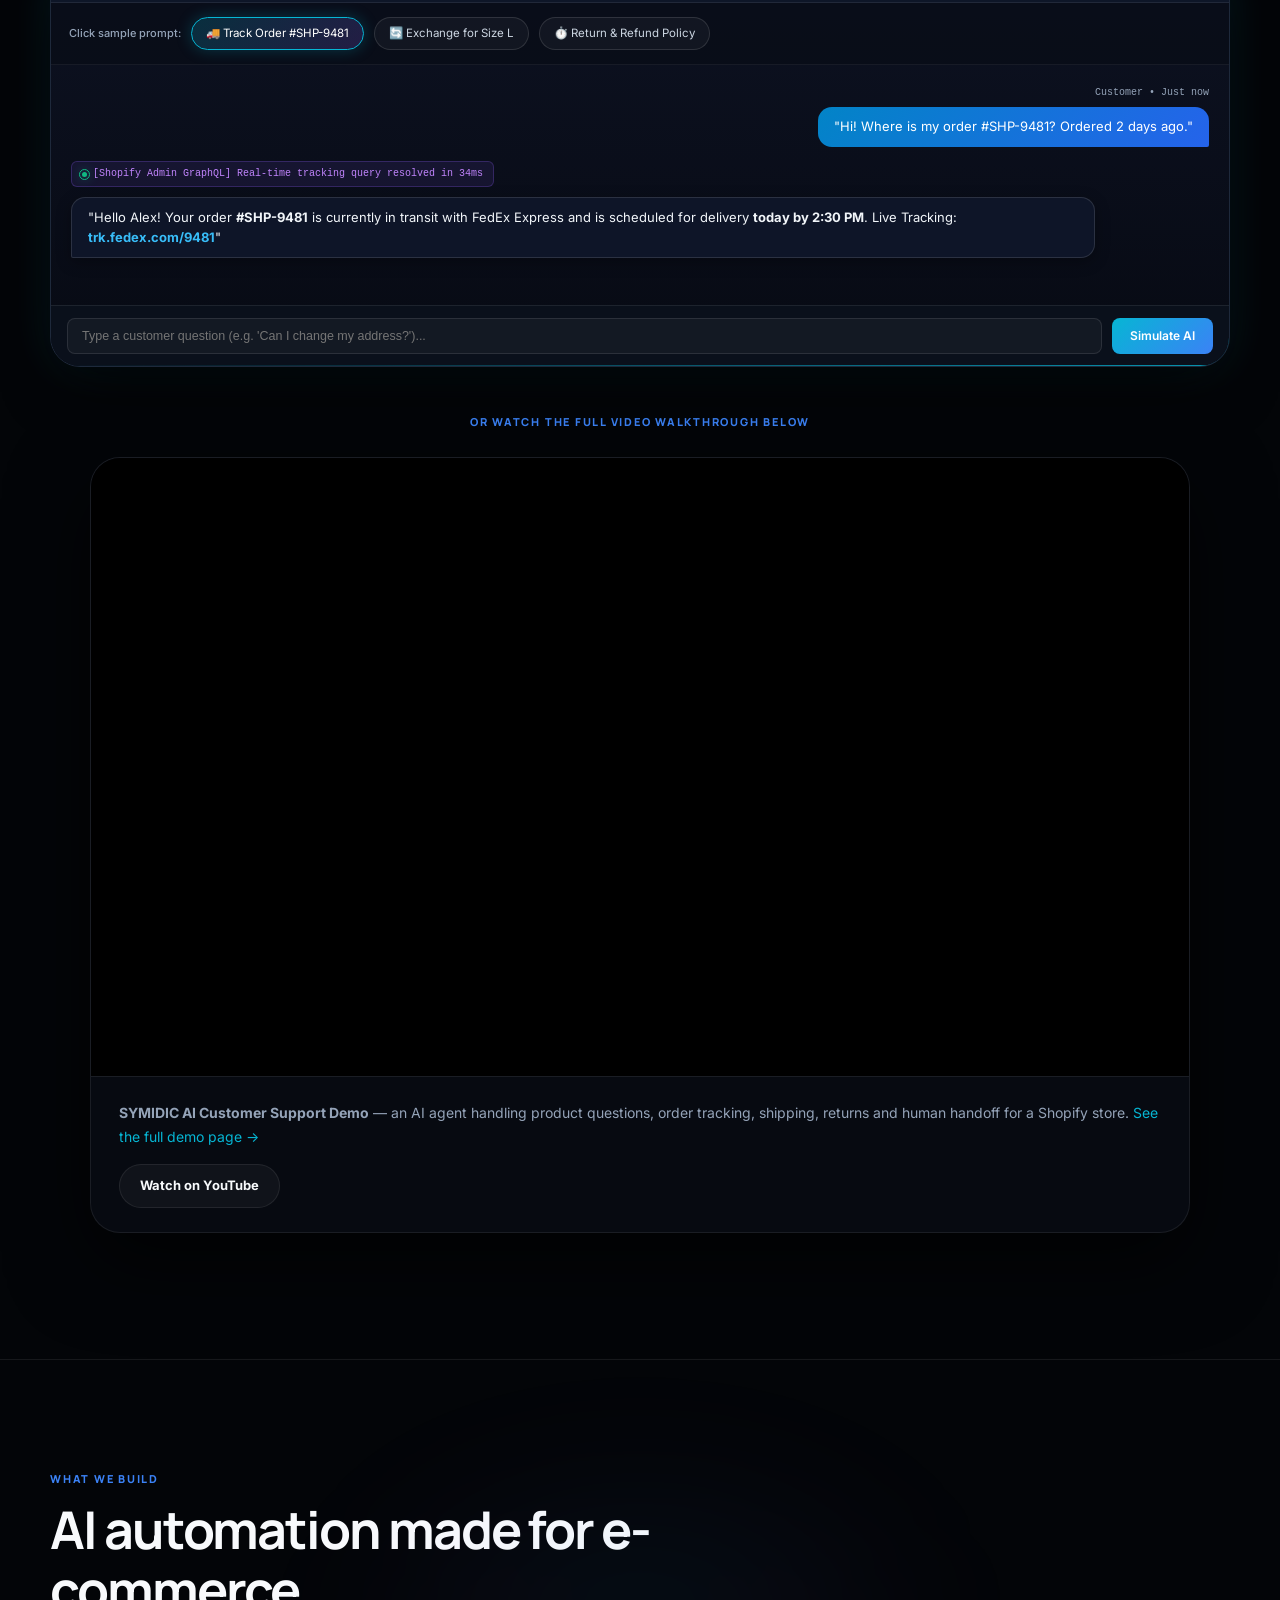
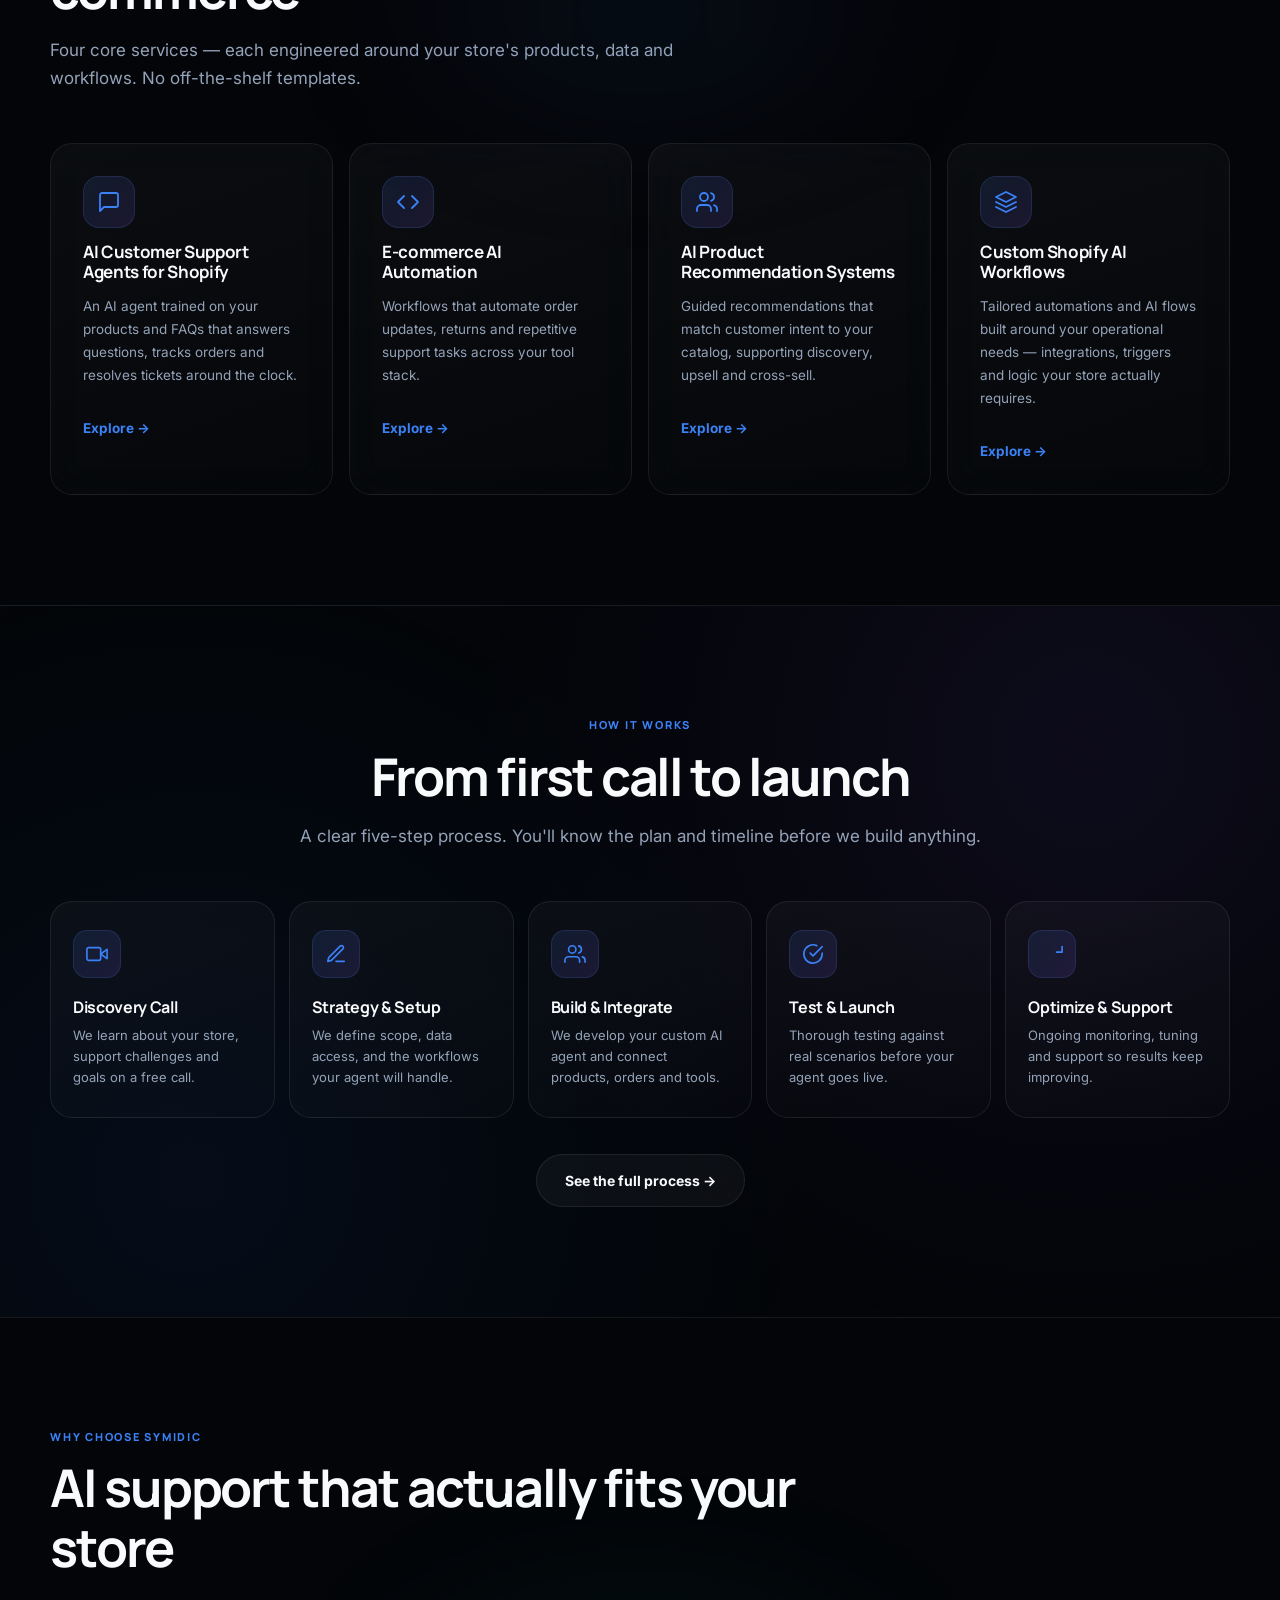
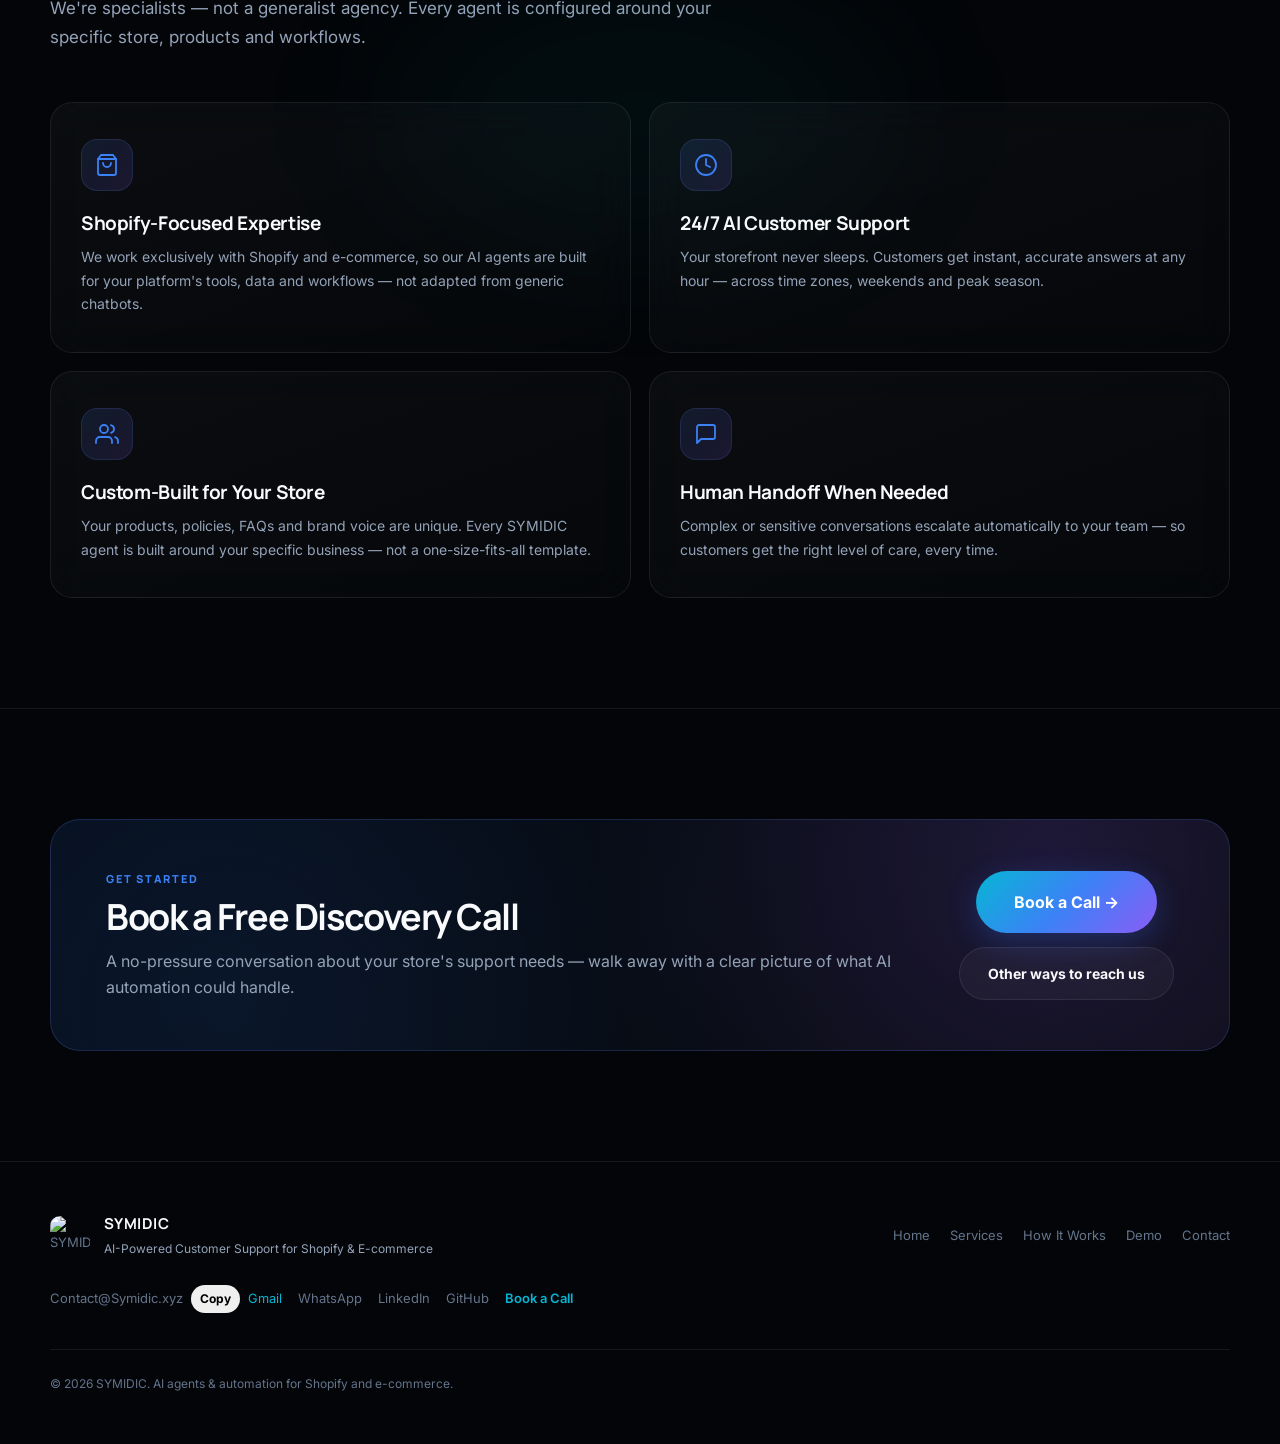
==== commit 9c6754cf: "feat(hero): replace visual with cinematic British tech founder wide desk scene matching thumbnail re" ====
--- a/index.html
+++ b/index.html
@@ -151,25 +151,12 @@
         </div>
 
                 <div class="hero-visual hero-entrance hero-entrance-delay-2">
-          <div class="office-scene">
-            <!-- 3D Ambient Neon Glow Halo -->
-            <div class="office-aura" aria-hidden="true"></div>
-
-            <!-- Floating High-Tech Status Chips -->
-            <div class="office-hud hud-top">
-              <span class="hud-pulse-dot emerald"></span>
-              <span>SYMIDIC AI Operations • 24/7 Active</span>
-            </div>
-            <div class="office-hud hud-bottom">
-              <span class="hud-icon cyan">⚡</span>
-              <span>Shopify Orders Auto-Resolving</span>
-            </div>
-
-            <!-- Office 3D Render & Interactive Frame -->
-            <div class="office-frame">
+          <div class="founder-hero-scene">
+            <div class="founder-hero-glow" aria-hidden="true"></div>
+            <div class="founder-hero-frame">
               <picture>
-                <source srcset="assets/img/symidic-office.webp" type="image/webp">
-                <img src="assets/img/symidic-office.jpg" alt="SYMIDIC AI Operations Workstation" class="office-visual-img" width="600" height="448" loading="eager">
+                <source srcset="assets/img/symidic-founder-hero.webp" type="image/webp">
+                <img src="assets/img/symidic-founder-hero.jpg" alt="SYMIDIC AI Operations Founder" class="founder-hero-img" width="1376" height="768" loading="eager">
               </picture>
             </div>
           </div>
--- a/assets/css/styles.css
+++ b/assets/css/styles.css
@@ -2636,119 +2636,54 @@
   50% { opacity: 0; }
 }
 
-/* --- 3D Office Workstation Hero Visual --- */
-.office-scene {
+/* --- Cinematic Tech Founder Hero Visual (Matching User Reference) --- */
+.founder-hero-scene {
   width: 100%;
-  max-width: 540px;
+  max-width: 580px;
   position: relative;
   display: flex;
   justify-content: center;
   align-items: center;
-  perspective: 1200px;
-}
-
-.office-aura {
-  position: absolute;
-  inset: -25px -35px;
-  background: radial-gradient(ellipse at 50% 50%, rgba(6,182,212,0.22) 0%, rgba(129,140,248,0.16) 45%, transparent 70%);
+}
+
+.founder-hero-glow {
+  position: absolute;
+  inset: -20px -30px;
+  background: radial-gradient(ellipse at 50% 50%, rgba(6,182,212,0.2) 0%, rgba(99,102,241,0.15) 45%, transparent 70%);
   filter: blur(45px);
   pointer-events: none;
   z-index: 0;
-  animation: office-aura-pulse 5s ease-in-out infinite alternate;
-}
-@keyframes office-aura-pulse {
-  0% { opacity: 0.7; transform: scale(0.96); }
-  100% { opacity: 1; transform: scale(1.04); }
-}
-
-.office-frame {
+}
+
+.founder-hero-frame {
   position: relative;
   z-index: 2;
   width: 100%;
-  border-radius: 20px;
-  overflow: visible;
-  animation: office-float 5s ease-in-out infinite;
-  transition: transform 0.25s cubic-bezier(0.16, 1, 0.3, 1);
-}
-@keyframes office-float {
-  0%, 100% { transform: translateY(0); }
-  50% { transform: translateY(-7px); }
-}
-
-.office-visual-img {
+  border-radius: 18px;
+  overflow: hidden;
+  border: 1px solid rgba(255, 255, 255, 0.1);
+  box-shadow:
+    0 25px 60px -10px rgba(0, 0, 0, 0.9),
+    0 0 50px rgba(6, 182, 212, 0.18),
+    inset 0 1px 0 rgba(255, 255, 255, 0.2);
+  transition: transform 0.3s cubic-bezier(0.16, 1, 0.3, 1), box-shadow 0.3s ease;
+}
+
+.founder-hero-frame:hover {
+  transform: translateY(-4px);
+  box-shadow:
+    0 30px 70px -10px rgba(0, 0, 0, 0.95),
+    0 0 65px rgba(6, 182, 212, 0.3);
+}
+
+.founder-hero-img {
   width: 100%;
   height: auto;
   display: block;
-  border-radius: 18px;
-  border: 1px solid rgba(255, 255, 255, 0.08);
-  box-shadow:
-    0 25px 60px -10px rgba(0, 0, 0, 0.9),
-    0 0 45px rgba(6, 182, 212, 0.22),
-    inset 0 1px 0 rgba(255, 255, 255, 0.15);
-  transition: transform 0.3s ease, box-shadow 0.3s ease;
-}
-
-.office-scene:hover .office-visual-img {
+  object-fit: cover;
+  transition: transform 0.4s ease;
+}
+
+.founder-hero-frame:hover .founder-hero-img {
   transform: scale(1.02);
-  box-shadow:
-    0 30px 70px -10px rgba(0, 0, 0, 0.95),
-    0 0 55px rgba(6, 182, 212, 0.32);
-}
-
-/* Floating High-Tech Status Chips */
-.office-hud {
-  position: absolute;
-  z-index: 10;
-  display: inline-flex;
-  align-items: center;
-  gap: 8px;
-  padding: 8px 15px;
-  border-radius: var(--radius-full);
-  background: rgba(13, 19, 34, 0.9);
-  border: 1px solid rgba(255, 255, 255, 0.14);
-  backdrop-filter: blur(14px);
-  -webkit-backdrop-filter: blur(14px);
-  box-shadow: 0 12px 30px rgba(0,0,0,0.6), 0 0 25px rgba(6,182,212,0.2);
-  font-size: 12px;
-  font-weight: 600;
-  color: #f8fafc;
-  white-space: nowrap;
-  animation: hud-float-subtle 4s ease-in-out infinite;
-}
-.office-hud.hud-top {
-  top: -12px;
-  right: -10px;
-  animation-delay: 0s;
-}
-.office-hud.hud-bottom {
-  bottom: -12px;
-  left: -10px;
-  animation-delay: 2s;
-}
-@keyframes hud-float-subtle {
-  0%, 100% { transform: translateY(0); }
-  50% { transform: translateY(-6px); }
-}
-
-.hud-pulse-dot {
-  width: 8px;
-  height: 8px;
-  border-radius: 50%;
-}
-.hud-pulse-dot.emerald {
-  background: #10b981;
-  box-shadow: 0 0 10px #10b981;
-  position: relative;
-}
-.hud-pulse-dot.emerald::after {
-  content: "";
-  position: absolute;
-  inset: -3px;
-  border-radius: 50%;
-  border: 1px solid #10b981;
-  animation: pulse-ring 2s cubic-bezier(0.215, 0.61, 0.355, 1) infinite;
-}
-.hud-icon.cyan {
-  color: #38bdf8;
-  filter: drop-shadow(0 0 6px #06b6d4);
-}
+}
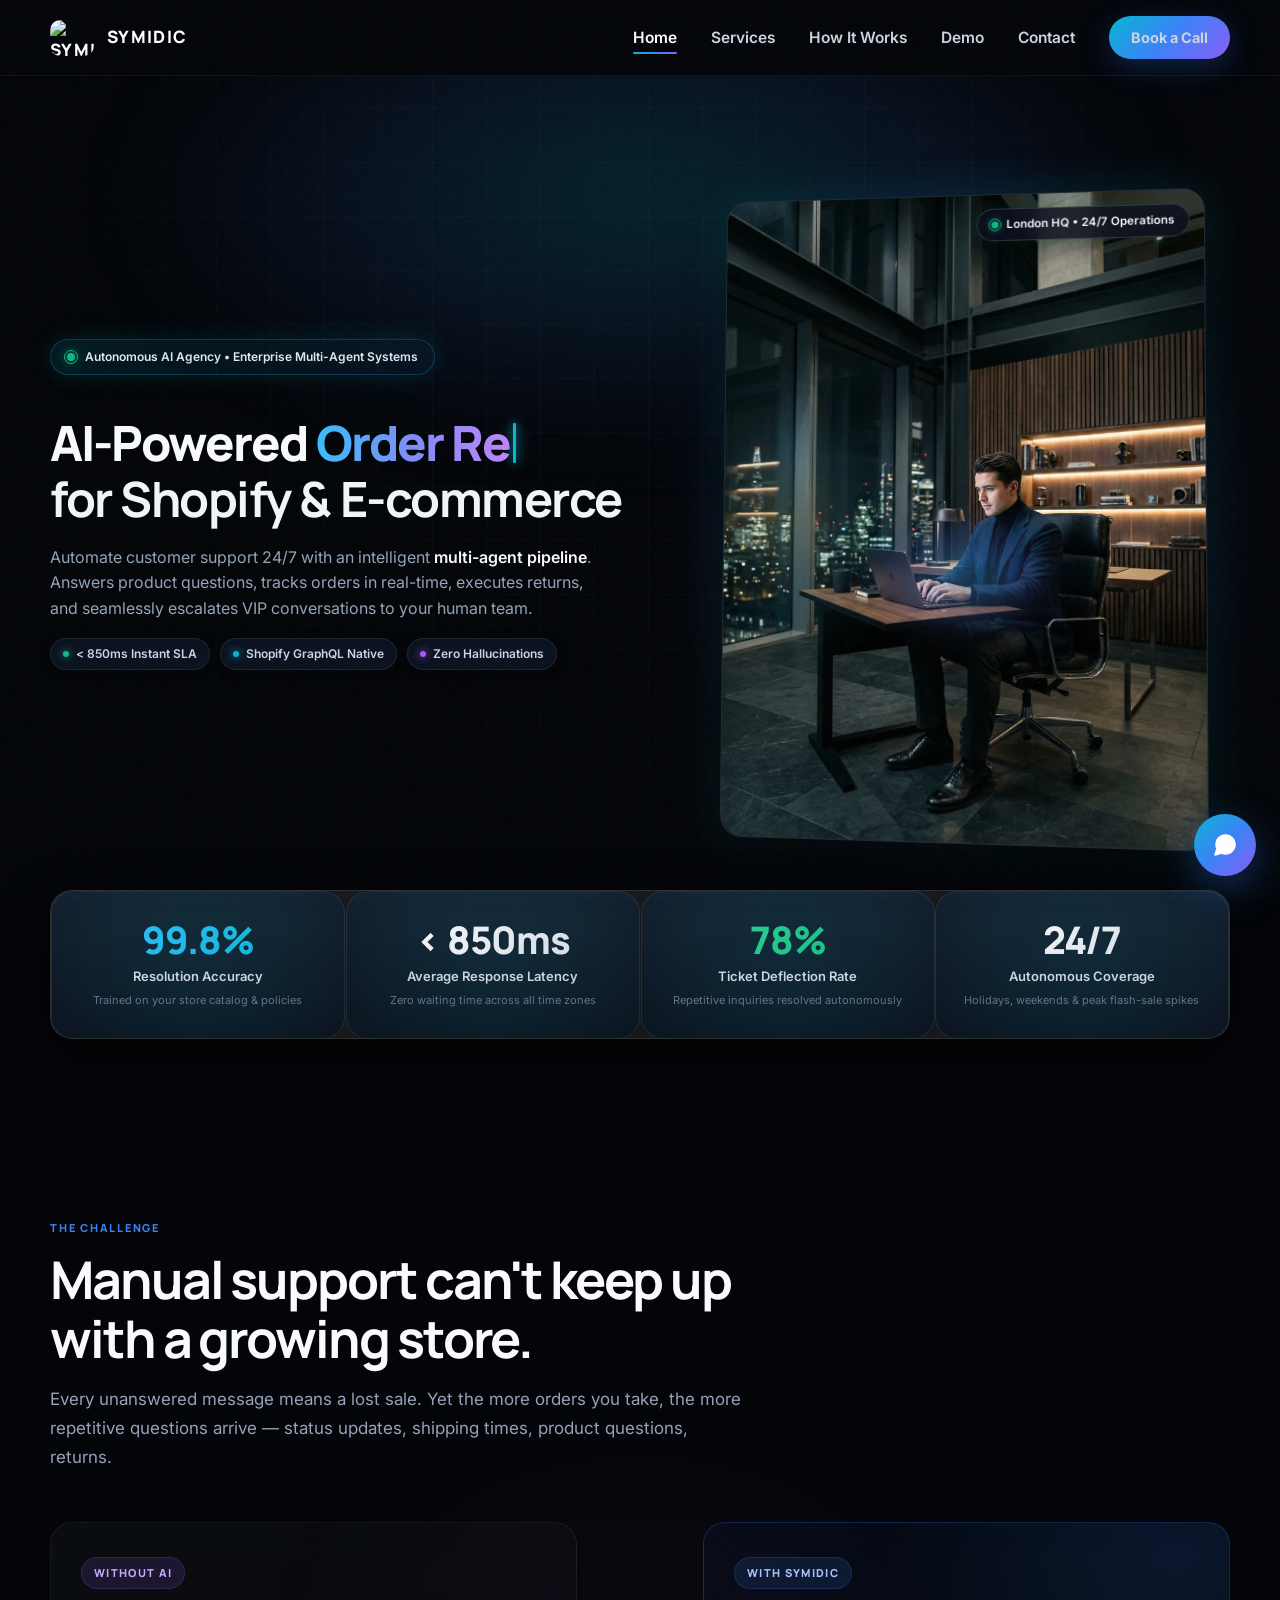
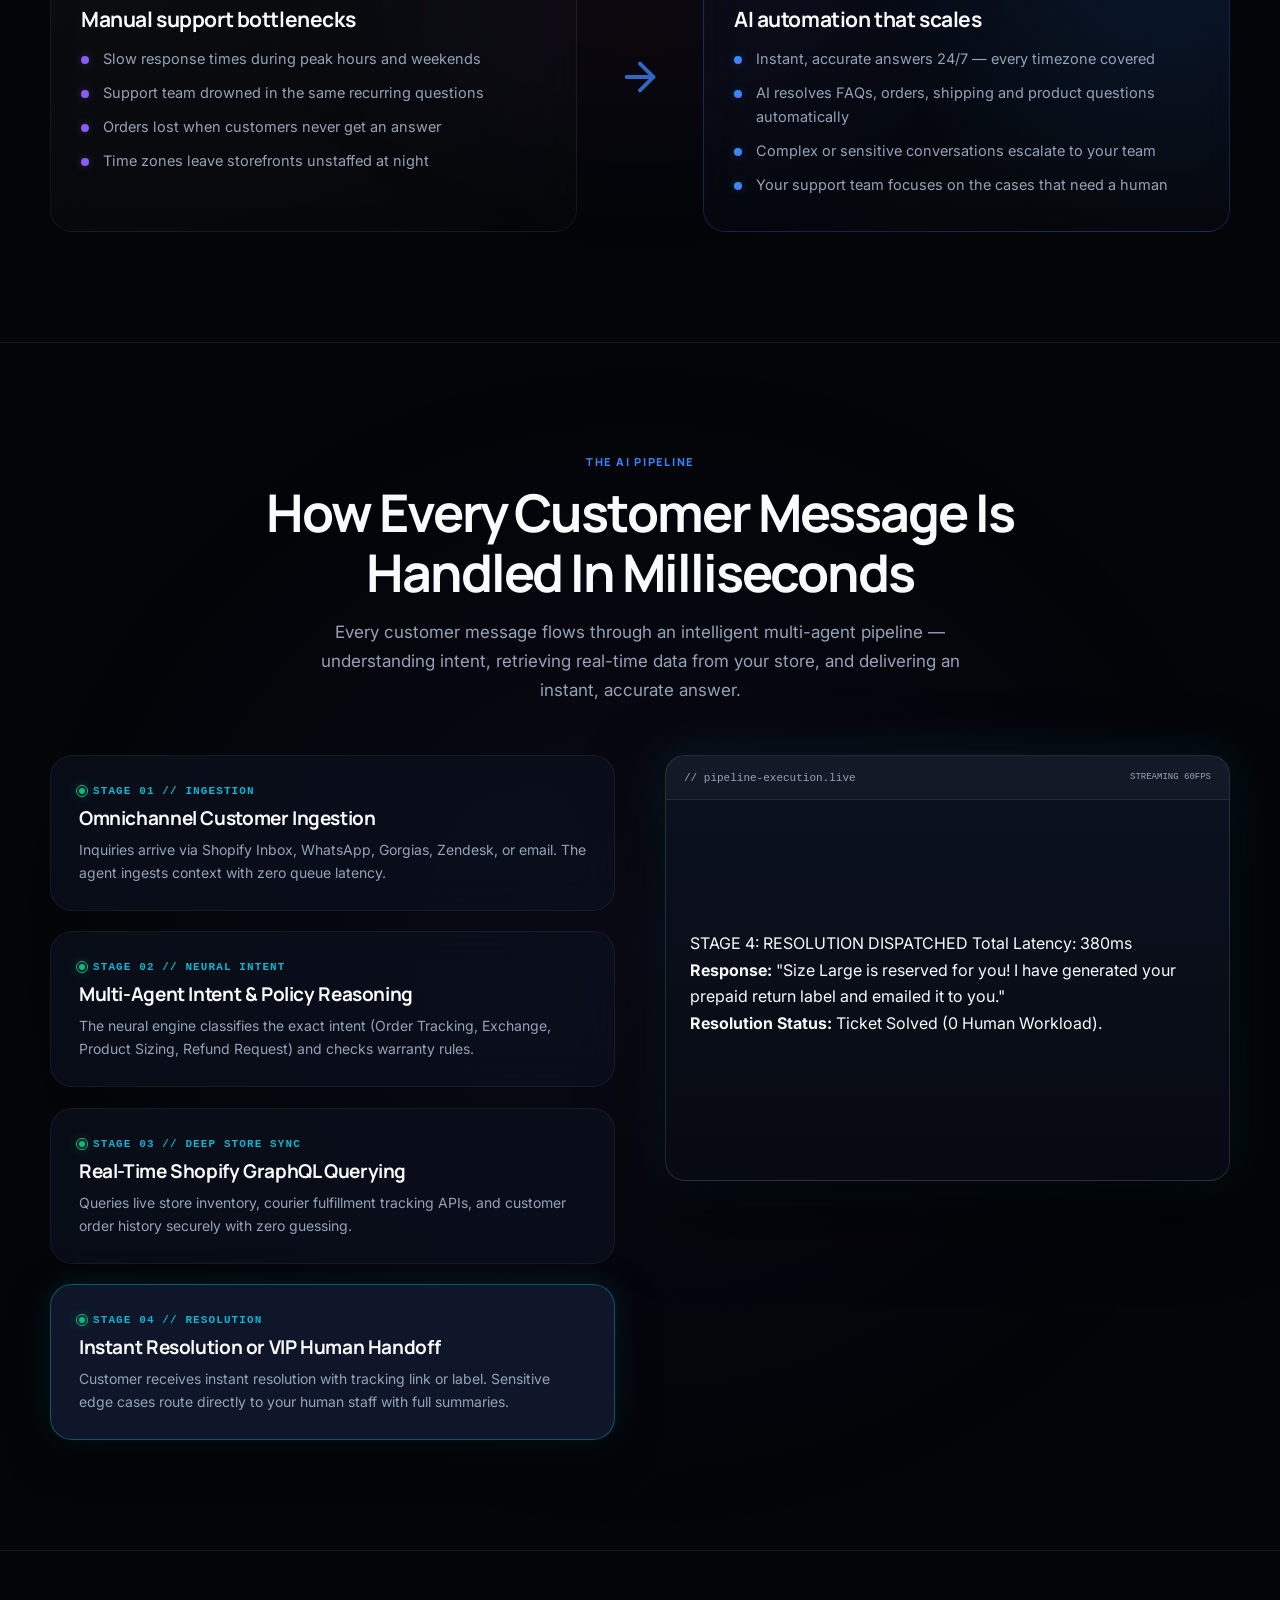
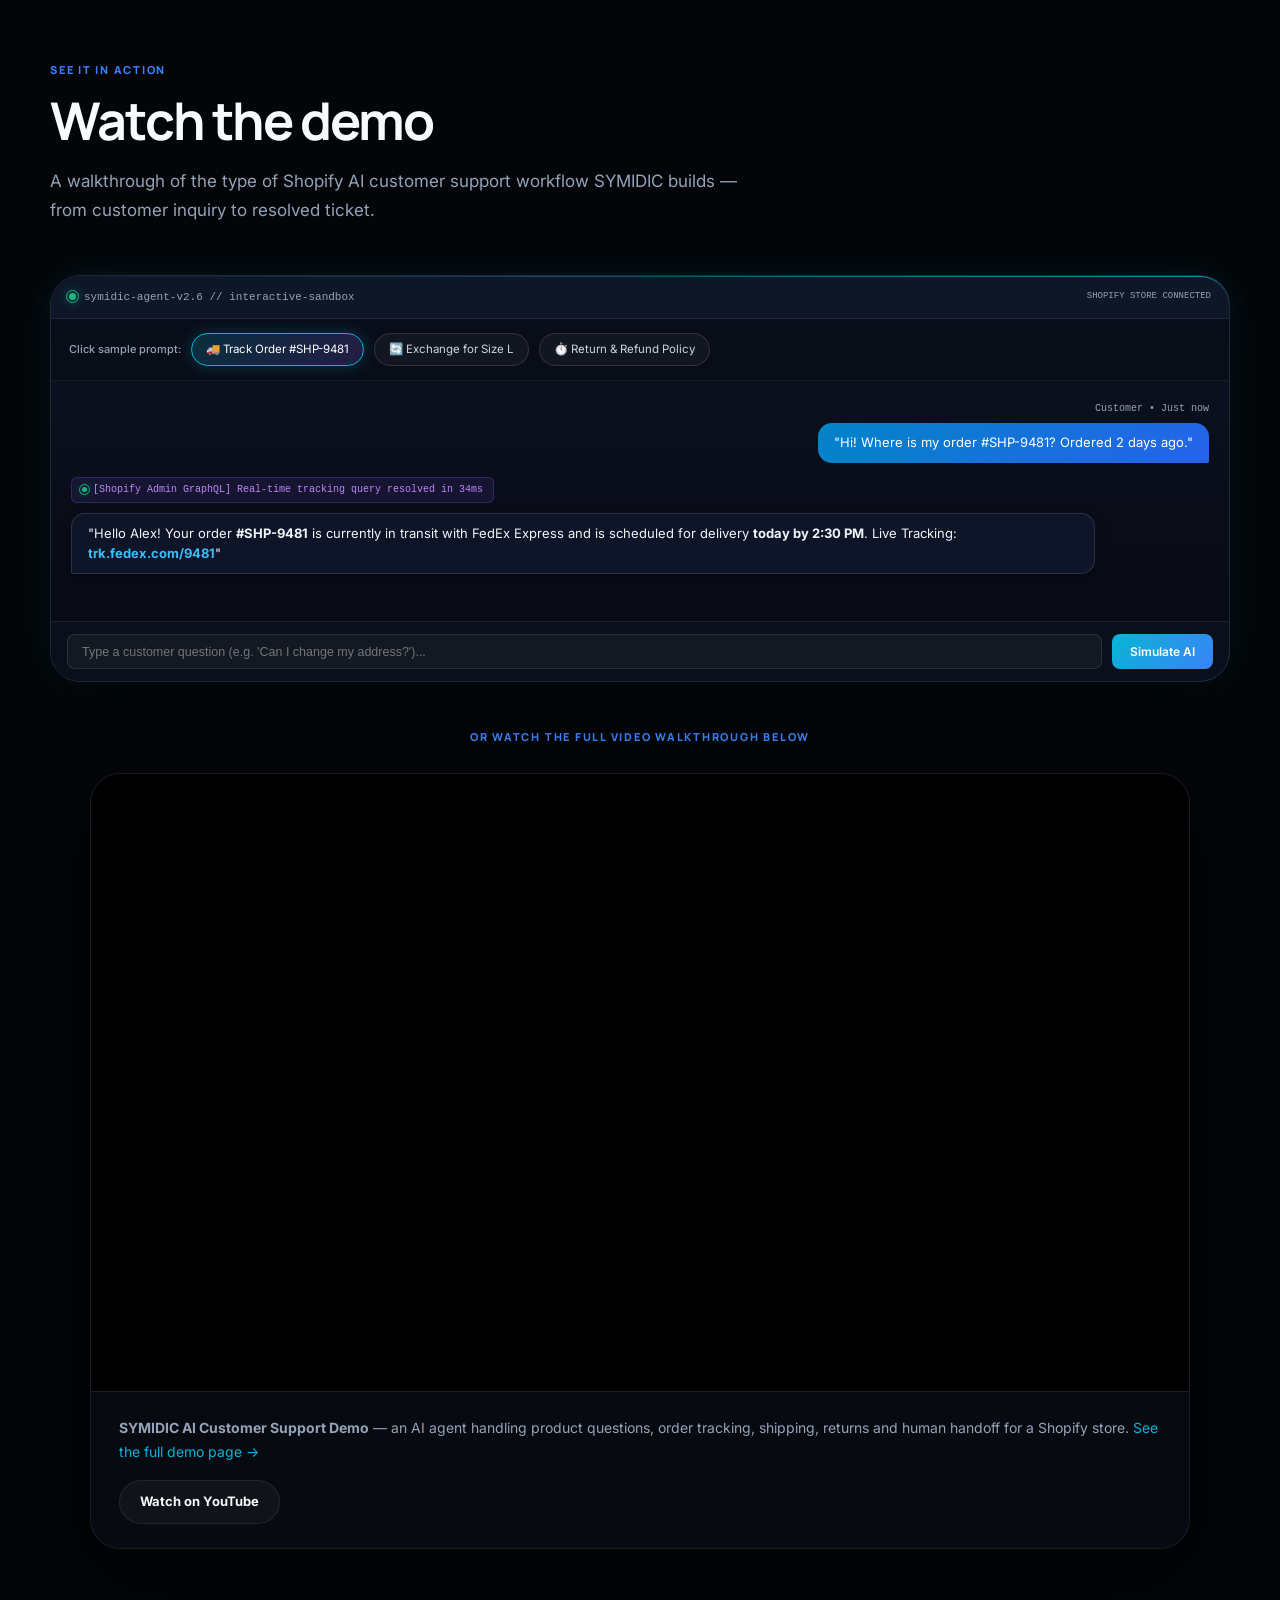
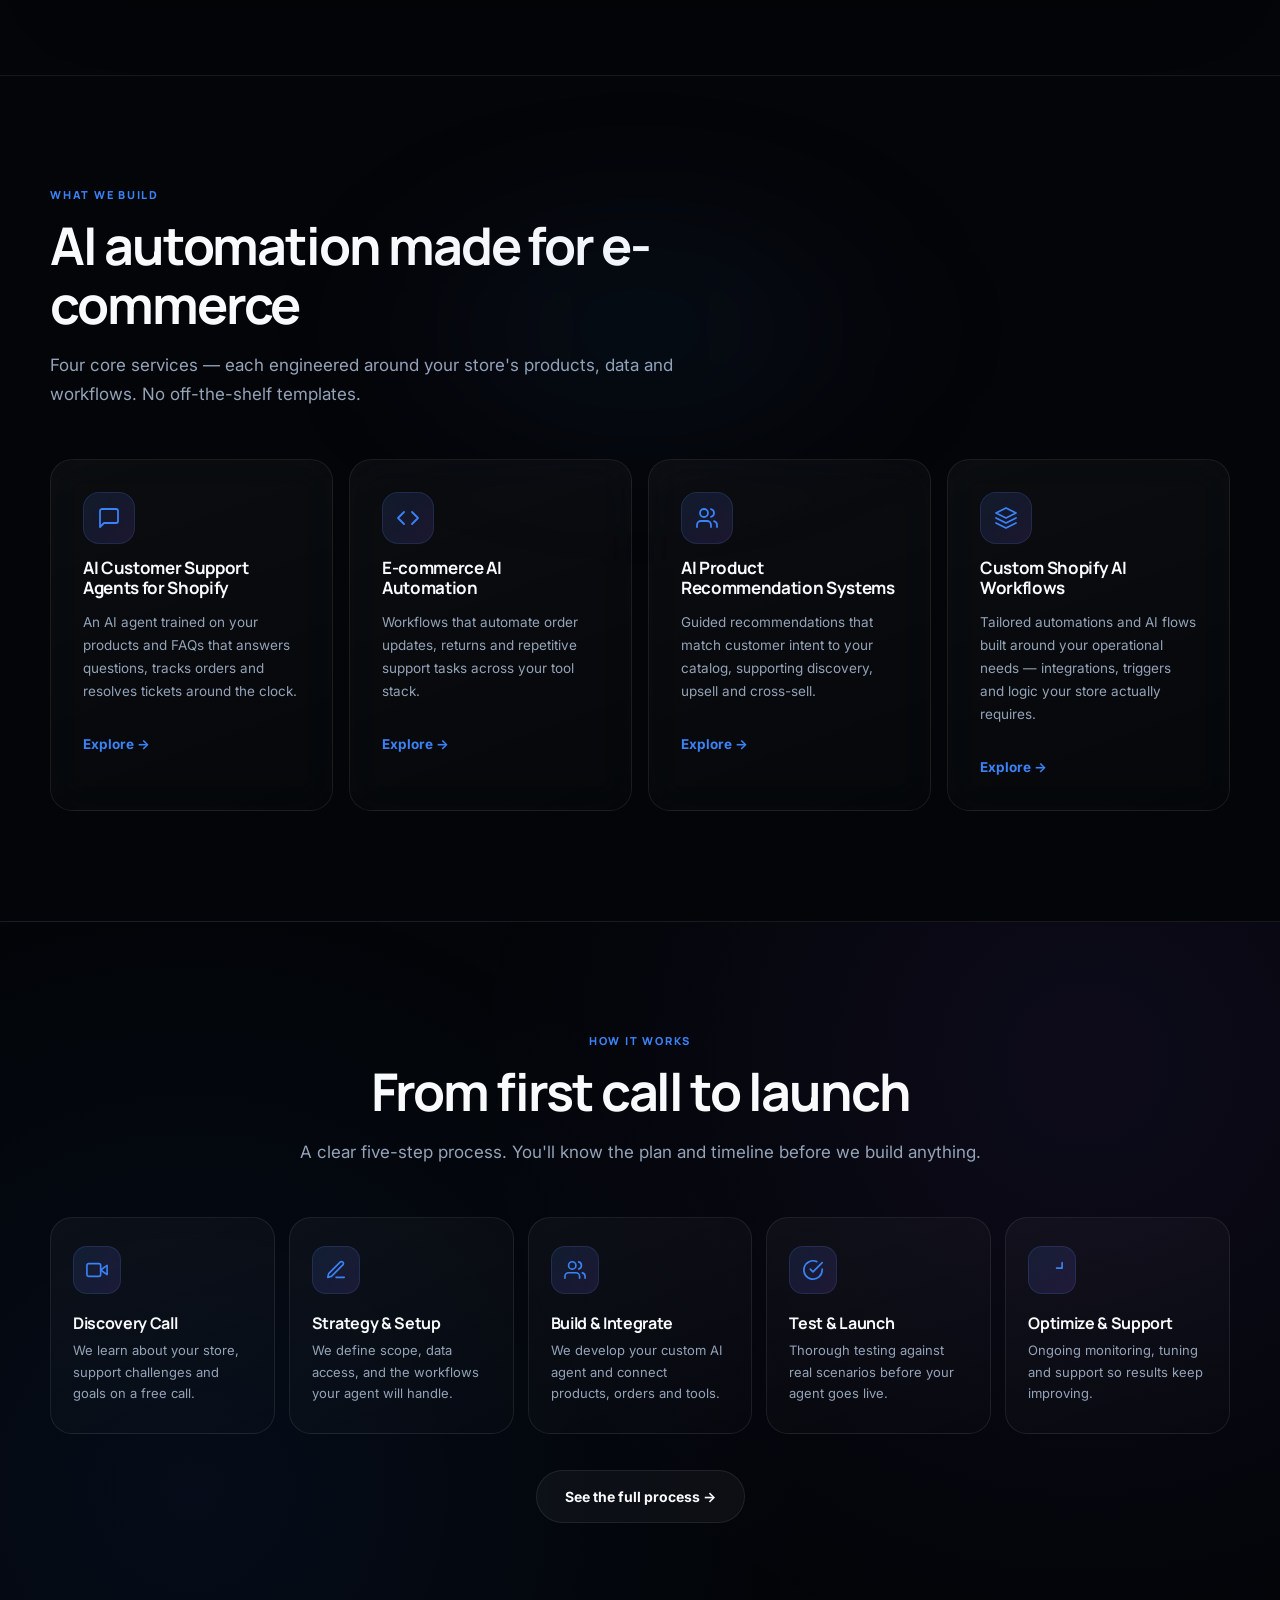
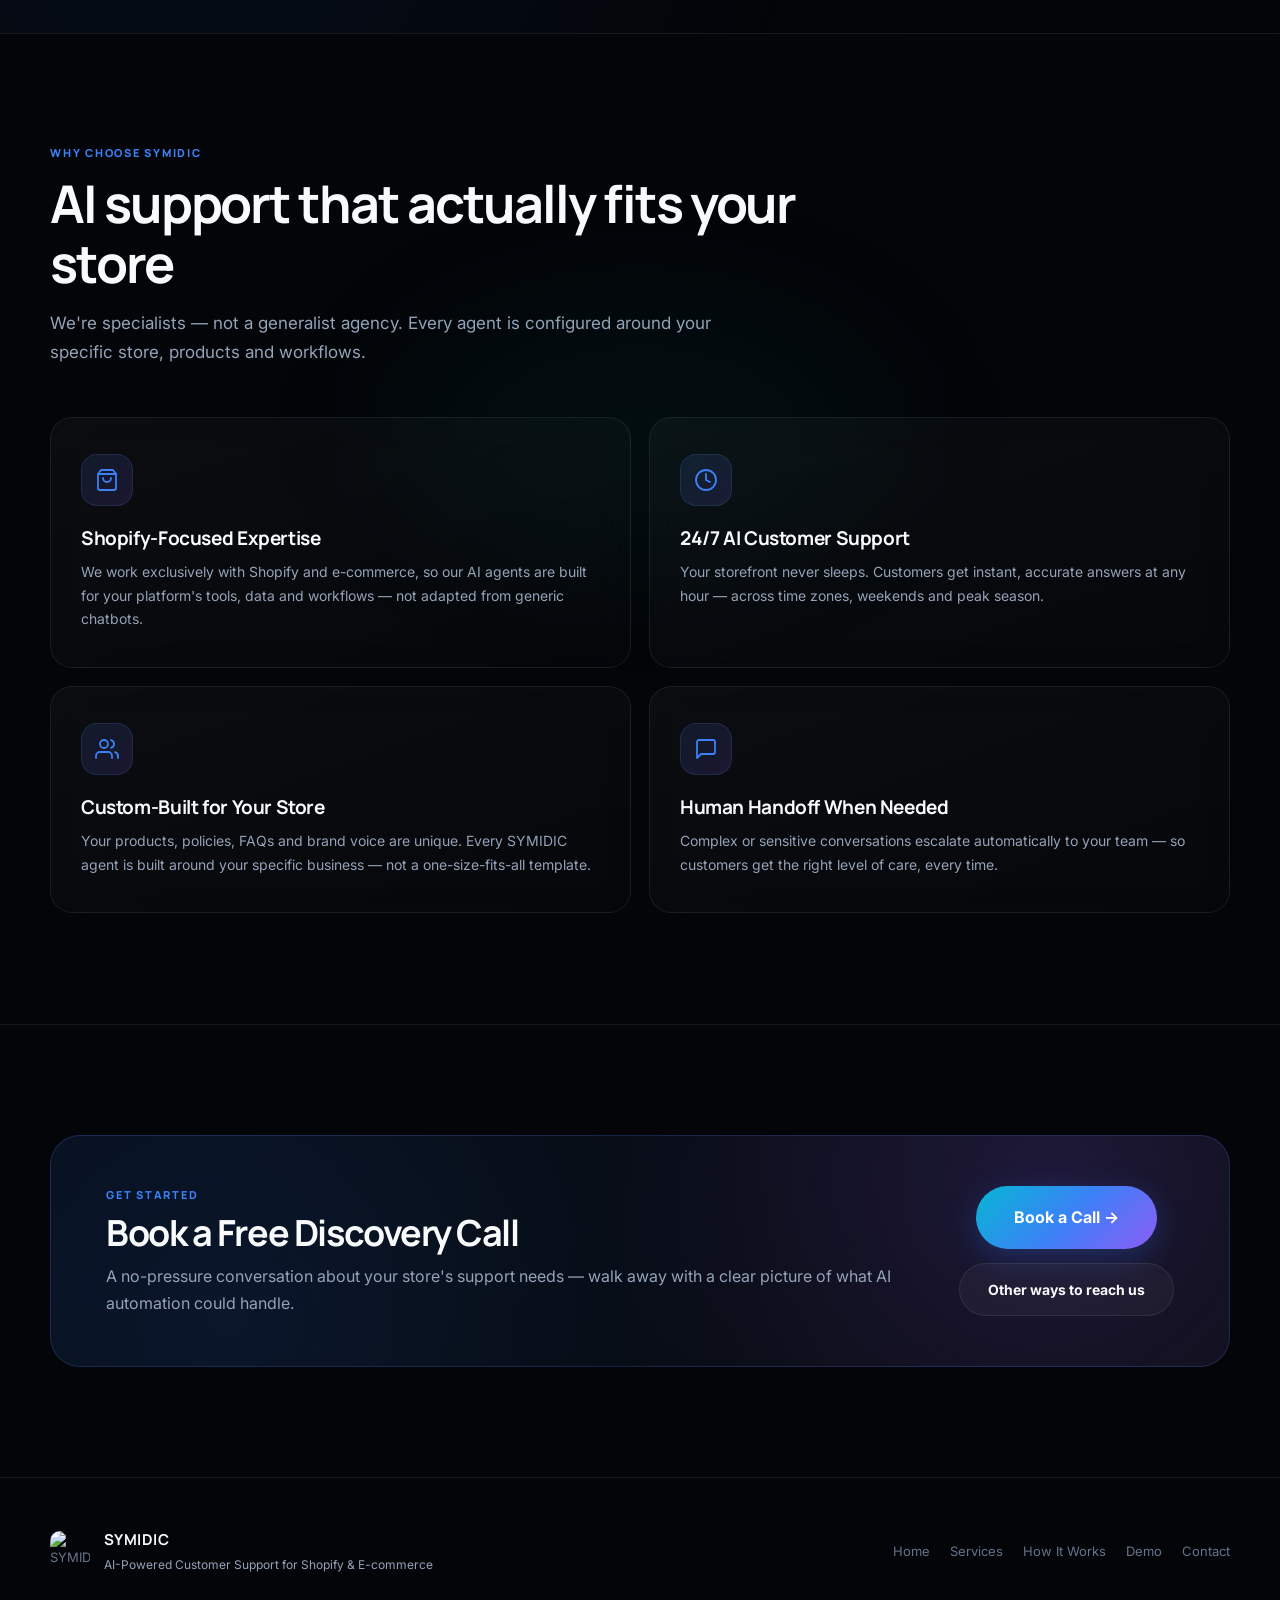
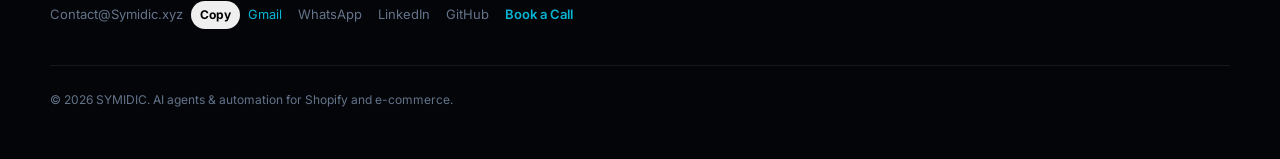
==== commit 9f896953: "feat(hero): upgrade to tall 3:4 portrait framing, stationary template, active typing screen reflecti" ====
--- a/index.html
+++ b/index.html
@@ -154,9 +154,18 @@
           <div class="founder-hero-scene">
             <div class="founder-hero-glow" aria-hidden="true"></div>
             <div class="founder-hero-frame">
+              <!-- Live Skyline City Night Twinkle -->
+              <div class="city-skyline-twinkle" aria-hidden="true"></div>
+              <!-- Real-time Typing Screen Glow Reflection -->
+              <div class="typing-screen-glow" aria-hidden="true"></div>
+              <!-- Discreet Luxury Live Operations Badge -->
+              <div class="founder-live-tag">
+                <span class="founder-live-dot"></span>
+                <span>London HQ &bull; 24/7 Operations</span>
+              </div>
               <picture>
                 <source srcset="assets/img/symidic-founder-hero.webp" type="image/webp">
-                <img src="assets/img/symidic-founder-hero.jpg" alt="SYMIDIC AI Operations Founder" class="founder-hero-img" width="1376" height="768" loading="eager">
+                <img src="assets/img/symidic-founder-hero.jpg" alt="SYMIDIC AI Operations Founder" class="founder-hero-img" width="896" height="1200" loading="eager">
               </picture>
             </div>
           </div>
--- a/assets/css/styles.css
+++ b/assets/css/styles.css
@@ -2636,10 +2636,11 @@
   50% { opacity: 0; }
 }
 
-/* --- Cinematic Tech Founder Hero Visual (Matching User Reference) --- */
+/* --- Cinematic Tech Founder Hero Visual (Tall 3:4 Vertical + Real-time Active Working Motion) --- */
 .founder-hero-scene {
   width: 100%;
-  max-width: 580px;
+  max-width: 485px;
+  margin: 0 auto;
   position: relative;
   display: flex;
   justify-content: center;
@@ -2648,42 +2649,130 @@
 
 .founder-hero-glow {
   position: absolute;
-  inset: -20px -30px;
-  background: radial-gradient(ellipse at 50% 50%, rgba(6,182,212,0.2) 0%, rgba(99,102,241,0.15) 45%, transparent 70%);
+  inset: -20px -25px;
+  background: radial-gradient(ellipse at 50% 50%, rgba(6,182,212,0.2) 0%, rgba(99,102,241,0.15) 50%, transparent 72%);
   filter: blur(45px);
   pointer-events: none;
   z-index: 0;
+  animation: founder-ambient-aura 6s ease-in-out infinite alternate;
+}
+@keyframes founder-ambient-aura {
+  0% { opacity: 0.7; transform: scale(0.96); }
+  100% { opacity: 1; transform: scale(1.03); }
 }
 
 .founder-hero-frame {
   position: relative;
   z-index: 2;
   width: 100%;
-  border-radius: 18px;
+  border-radius: 22px;
   overflow: hidden;
-  border: 1px solid rgba(255, 255, 255, 0.1);
+  border: 1px solid rgba(255, 255, 255, 0.12);
+  background: #060913;
   box-shadow:
-    0 25px 60px -10px rgba(0, 0, 0, 0.9),
+    0 30px 80px -15px rgba(0, 0, 0, 0.95),
     0 0 50px rgba(6, 182, 212, 0.18),
     inset 0 1px 0 rgba(255, 255, 255, 0.2);
-  transition: transform 0.3s cubic-bezier(0.16, 1, 0.3, 1), box-shadow 0.3s ease;
+  transition: transform 0.35s cubic-bezier(0.16, 1, 0.3, 1), box-shadow 0.35s ease;
 }
 
 .founder-hero-frame:hover {
   transform: translateY(-4px);
   box-shadow:
-    0 30px 70px -10px rgba(0, 0, 0, 0.95),
-    0 0 65px rgba(6, 182, 212, 0.3);
-}
-
+    0 35px 90px -15px rgba(0, 0, 0, 0.98),
+    0 0 65px rgba(6, 182, 212, 0.28);
+}
+
+/* Subtle 35mm optical camera breathing - makes image feel alive like real video */
 .founder-hero-img {
   width: 100%;
   height: auto;
+  aspect-ratio: 896 / 1200;
   display: block;
   object-fit: cover;
-  transition: transform 0.4s ease;
-}
-
-.founder-hero-frame:hover .founder-hero-img {
-  transform: scale(1.02);
-}
+  animation: founder-lifelike-breathe 7s ease-in-out infinite;
+  transform-origin: center center;
+}
+@keyframes founder-lifelike-breathe {
+  0%, 100% { transform: scale(1) translateY(0); }
+  50% { transform: scale(1.018) translateY(-2px); }
+}
+
+/* Real-time typing screen reflection on founder hands & keyboard */
+.typing-screen-glow {
+  position: absolute;
+  top: 50%;
+  left: 31%;
+  width: 190px;
+  height: 120px;
+  background: radial-gradient(ellipse at center, rgba(56, 189, 248, 0.38) 0%, rgba(99, 102, 241, 0.2) 48%, transparent 72%);
+  filter: blur(16px);
+  pointer-events: none;
+  z-index: 4;
+  animation: typing-flicker-live 3.6s ease-in-out infinite alternate;
+}
+@keyframes typing-flicker-live {
+  0%   { opacity: 0.55; transform: scale(0.96); filter: blur(14px); }
+  18%  { opacity: 0.88; transform: scale(1.05); filter: blur(18px); }
+  35%  { opacity: 0.62; transform: scale(0.98); filter: blur(15px); }
+  52%  { opacity: 0.95; transform: scale(1.08); filter: blur(20px); }
+  70%  { opacity: 0.68; transform: scale(1.01); filter: blur(16px); }
+  85%  { opacity: 0.92; transform: scale(1.06); filter: blur(19px); }
+  100% { opacity: 0.65; transform: scale(0.97); filter: blur(15px); }
+}
+
+/* London skyline window lights shimmer at night */
+.city-skyline-twinkle {
+  position: absolute;
+  top: 32%;
+  left: 0;
+  width: 38%;
+  height: 38%;
+  background: radial-gradient(ellipse at 35% 50%, rgba(254, 240, 138, 0.15) 0%, rgba(56, 189, 248, 0.1) 45%, transparent 70%);
+  filter: blur(22px);
+  pointer-events: none;
+  z-index: 3;
+  animation: city-twinkle 4.8s ease-in-out infinite alternate;
+}
+@keyframes city-twinkle {
+  0% { opacity: 0.45; transform: scale(0.94); }
+  100% { opacity: 0.95; transform: scale(1.06); }
+}
+
+/* Discreet luxury live operations tag */
+.founder-live-tag {
+  position: absolute;
+  top: 14px;
+  right: 14px;
+  display: inline-flex;
+  align-items: center;
+  gap: 8px;
+  padding: 6px 14px;
+  border-radius: var(--radius-full);
+  background: rgba(10, 15, 29, 0.84);
+  border: 1px solid rgba(255, 255, 255, 0.15);
+  backdrop-filter: blur(12px);
+  -webkit-backdrop-filter: blur(12px);
+  font-size: 11.5px;
+  font-weight: 600;
+  color: #f8fafc;
+  z-index: 5;
+  box-shadow: 0 8px 24px rgba(0, 0, 0, 0.5), 0 0 16px rgba(16, 185, 129, 0.18);
+  pointer-events: none;
+}
+.founder-live-dot {
+  width: 7px;
+  height: 7px;
+  border-radius: 50%;
+  background: #10b981;
+  box-shadow: 0 0 10px #10b981;
+  position: relative;
+}
+.founder-live-dot::after {
+  content: "";
+  position: absolute;
+  inset: -3px;
+  border-radius: 50%;
+  border: 1px solid #10b981;
+  animation: pulse-ring 2s cubic-bezier(0.215, 0.61, 0.355, 1) infinite;
+}
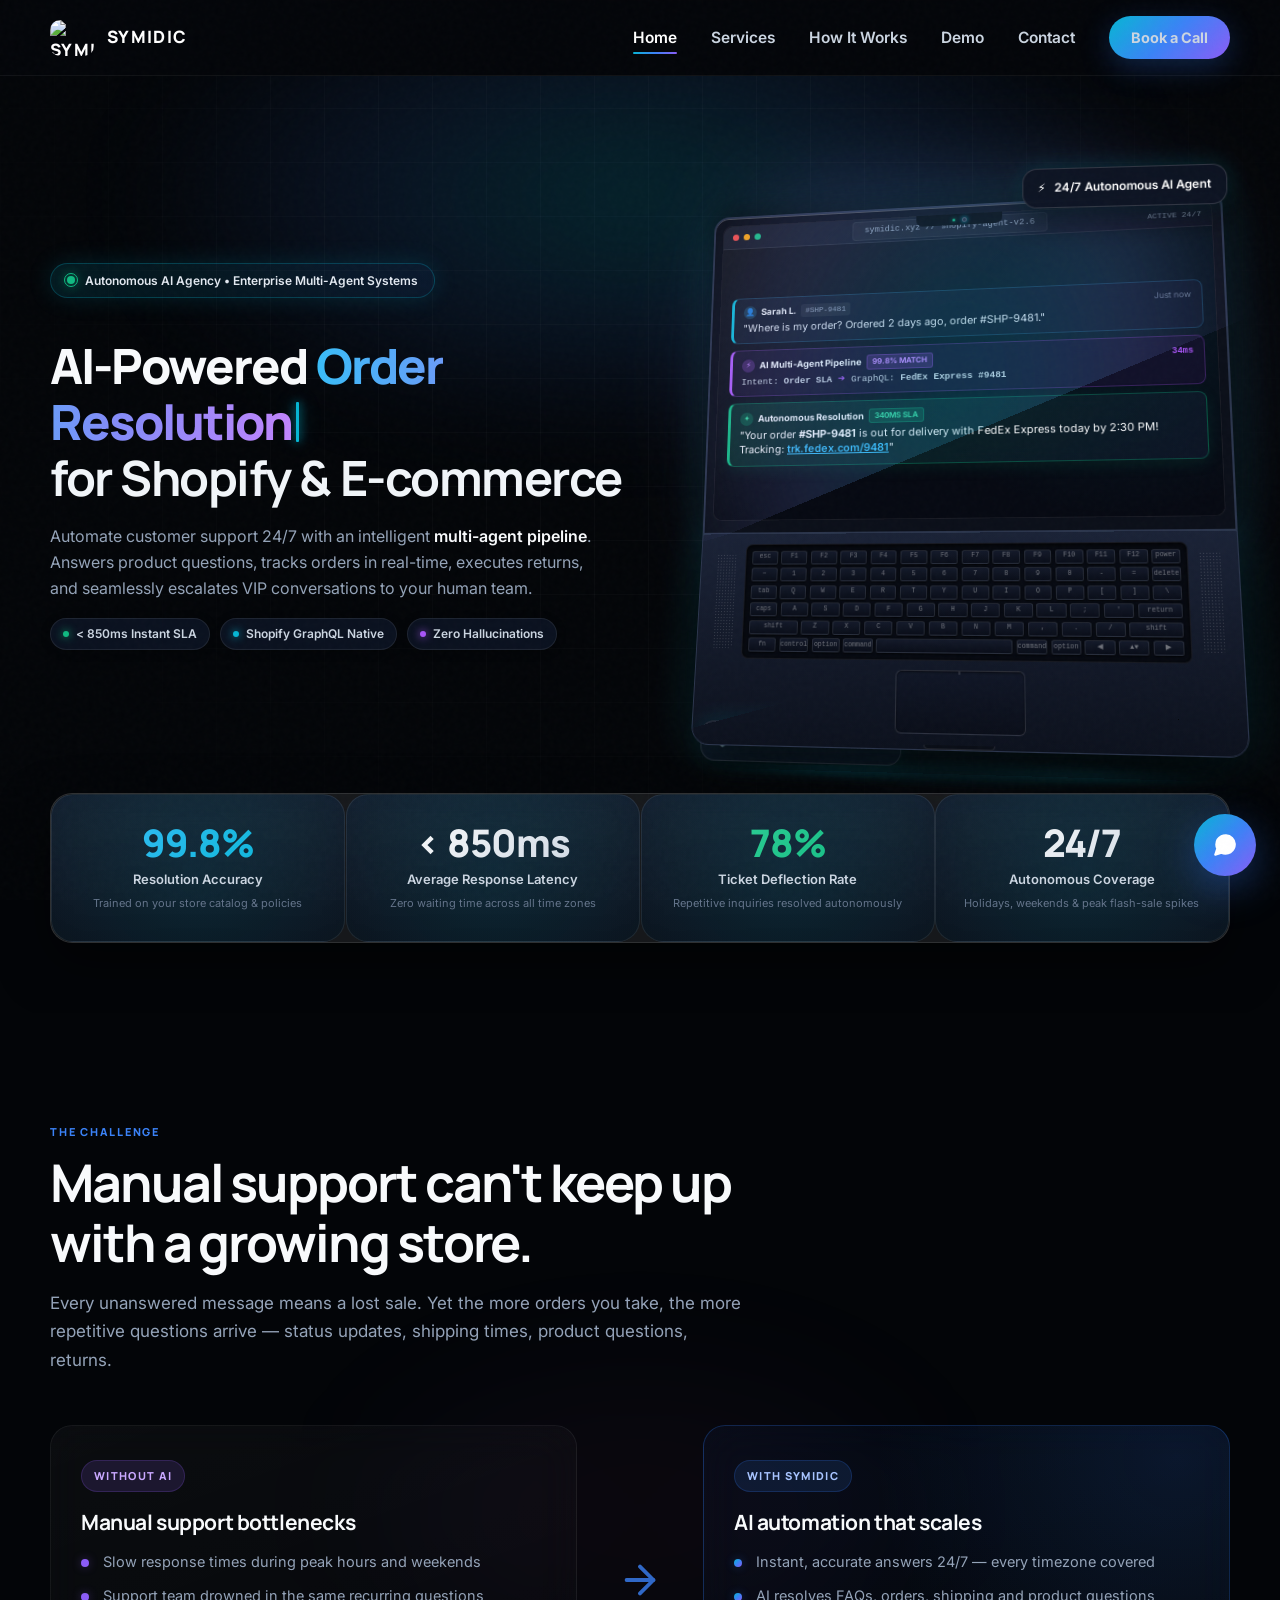
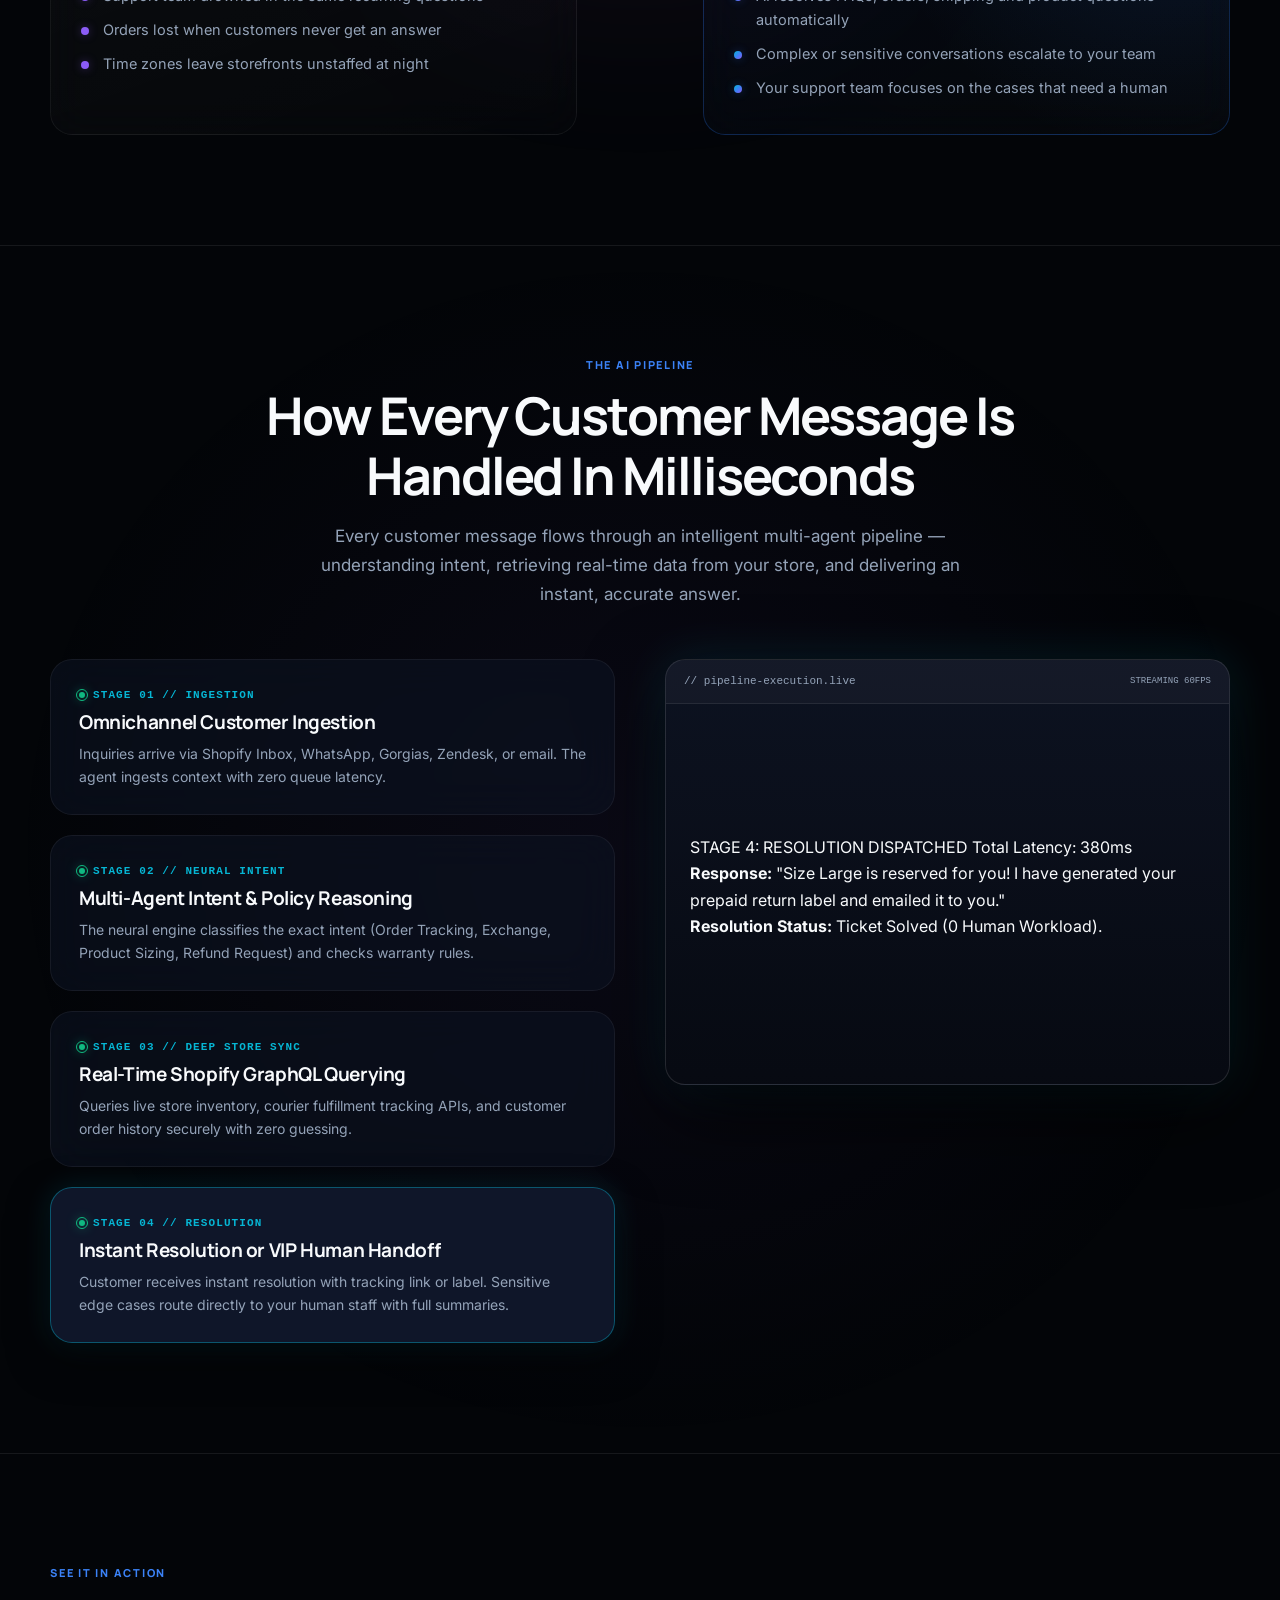
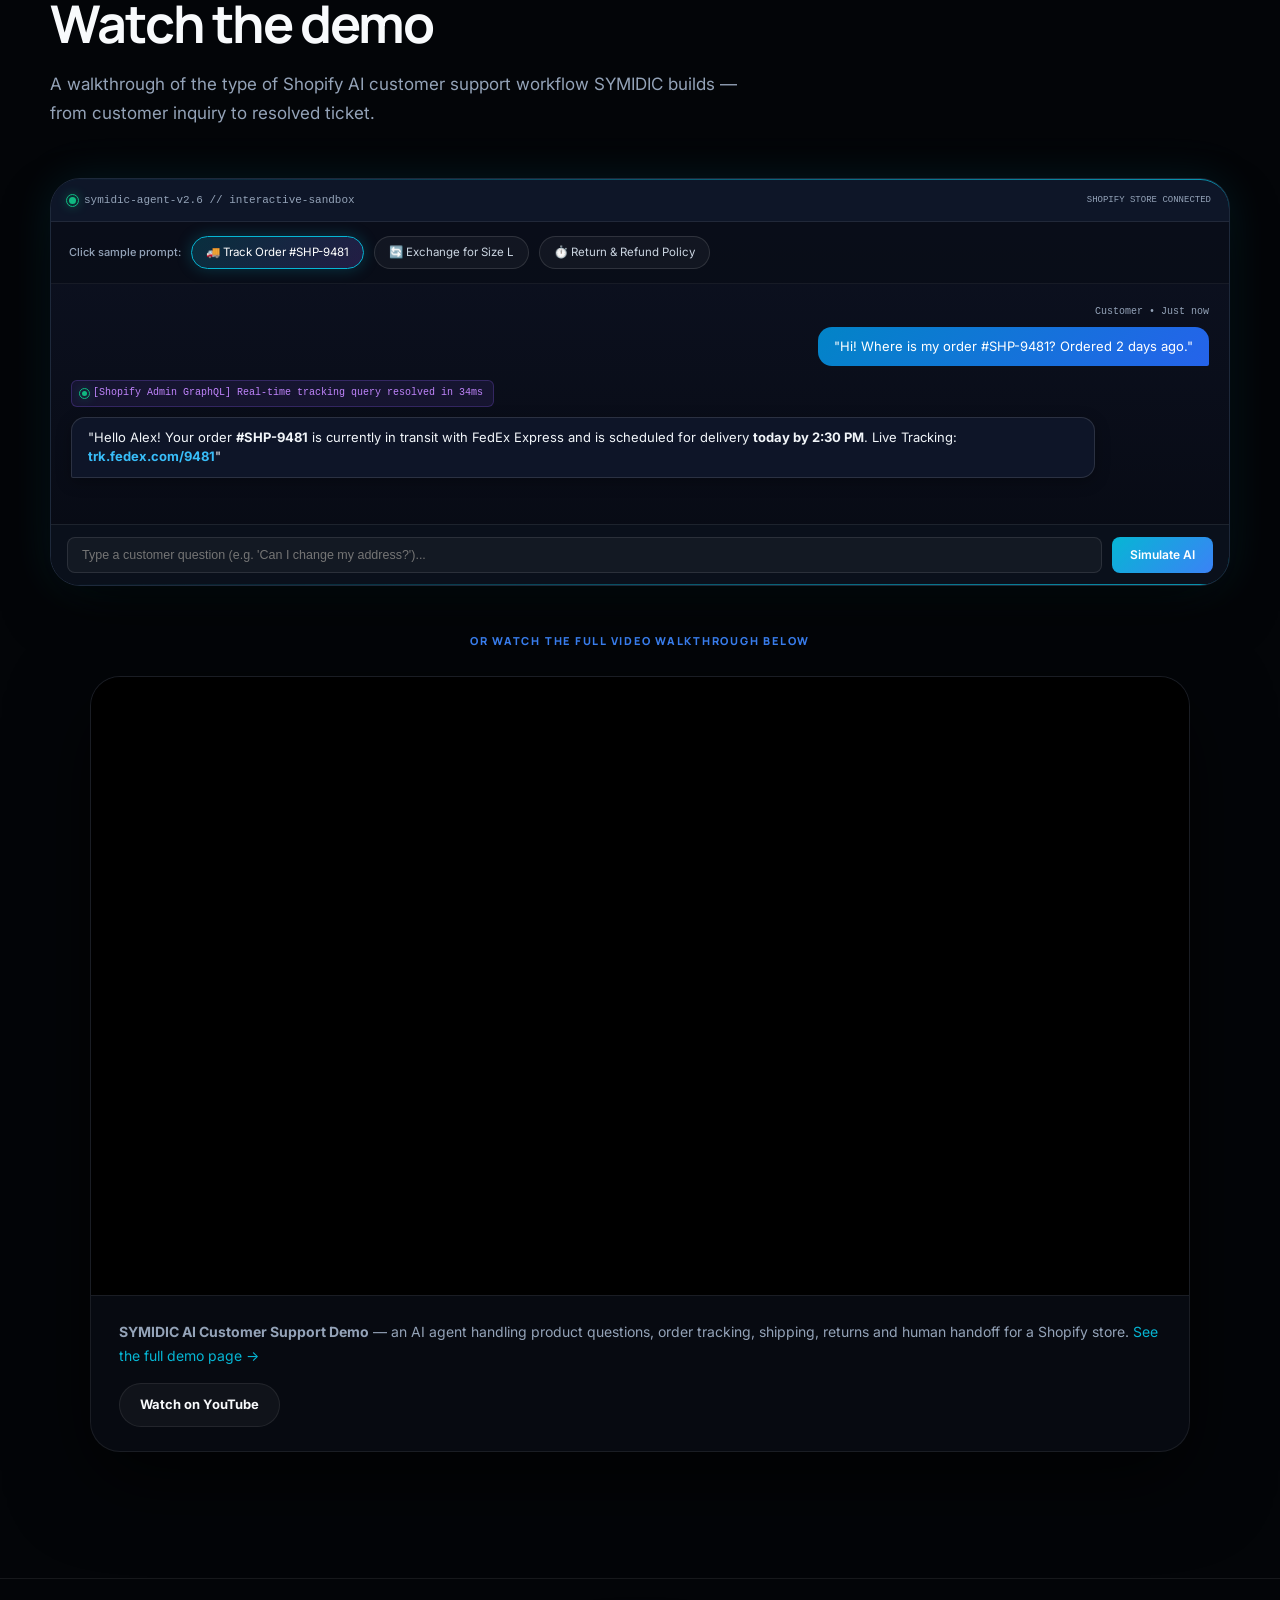
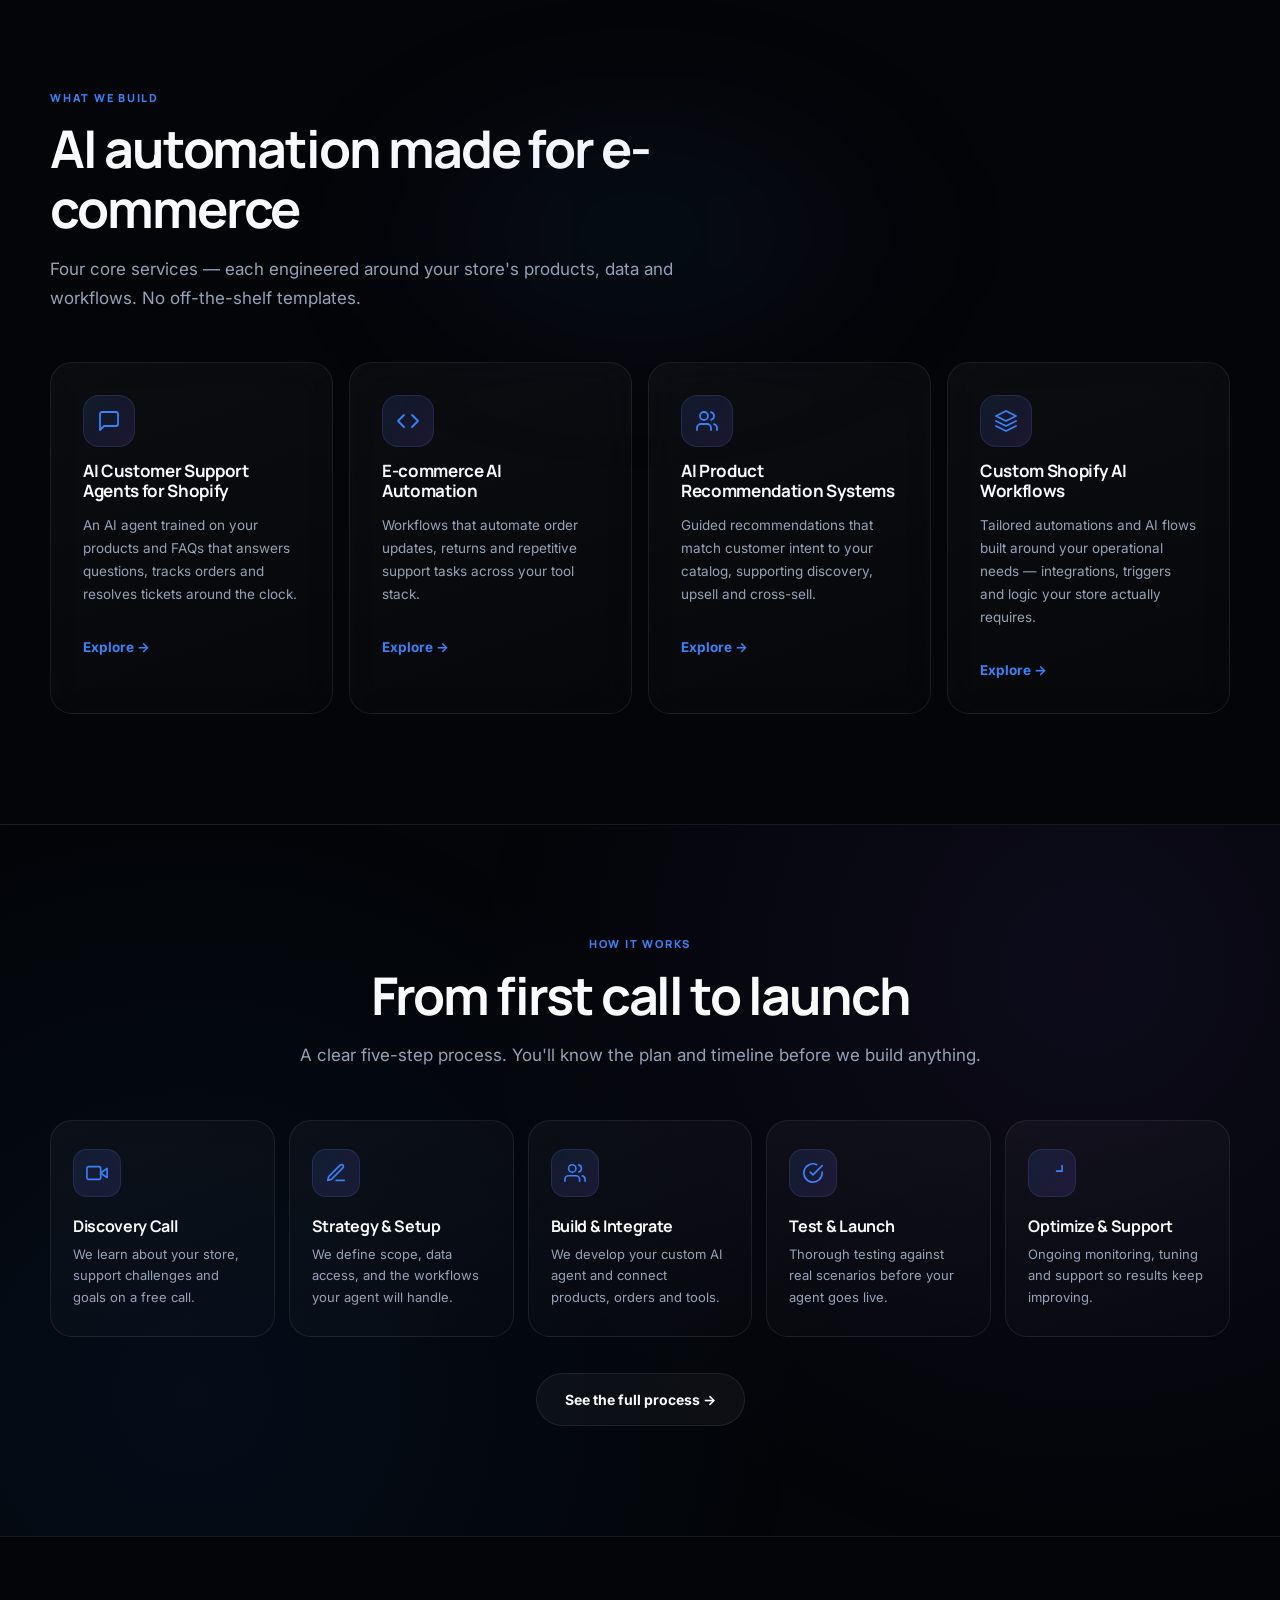
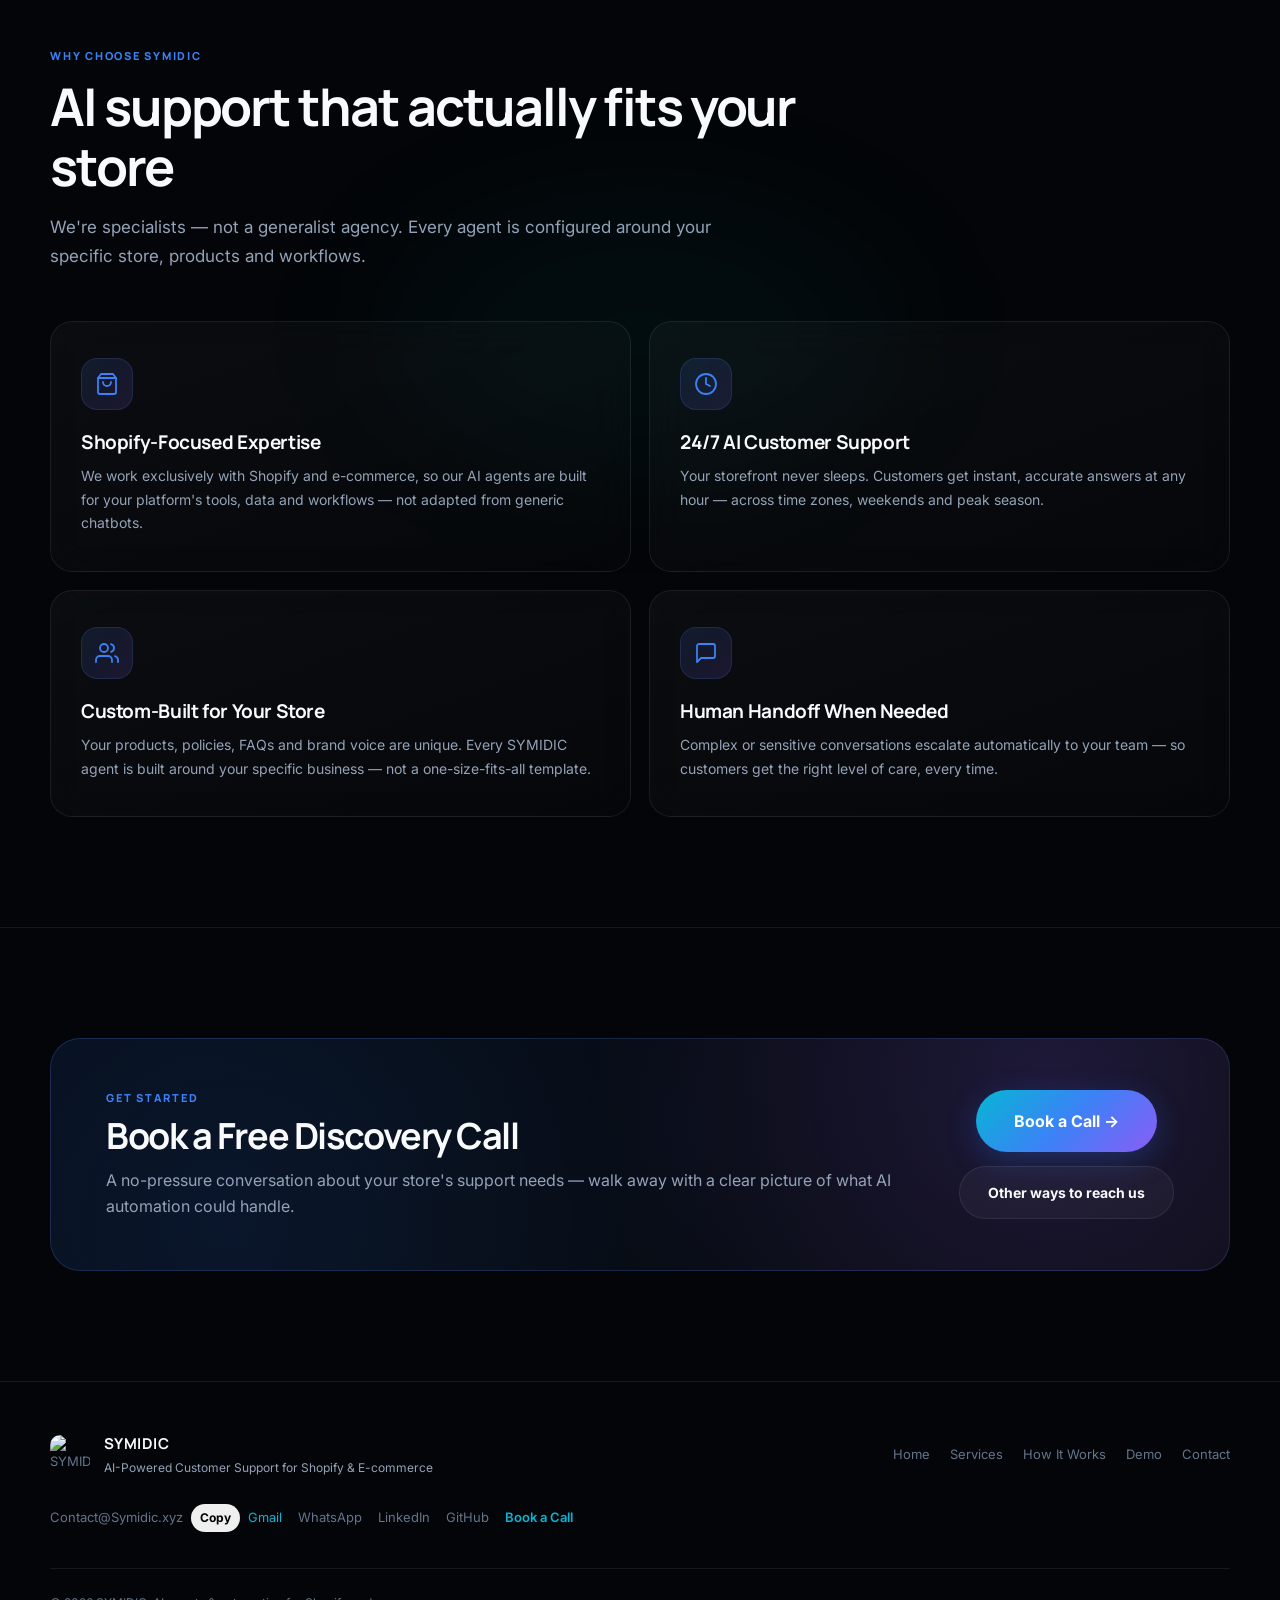
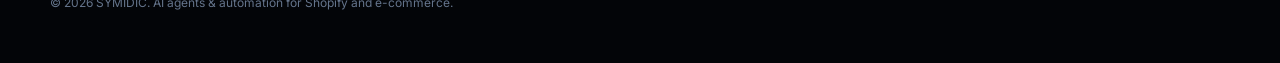
==== commit b1731069: "revert(hero): restore original 3D MacBook laptop template with live ticket resolution" ====
--- a/index.html
+++ b/index.html
@@ -151,22 +151,119 @@
         </div>
 
                 <div class="hero-visual hero-entrance hero-entrance-delay-2">
-          <div class="founder-hero-scene">
-            <div class="founder-hero-glow" aria-hidden="true"></div>
-            <div class="founder-hero-frame">
-              <!-- Live Skyline City Night Twinkle -->
-              <div class="city-skyline-twinkle" aria-hidden="true"></div>
-              <!-- Real-time Typing Screen Glow Reflection -->
-              <div class="typing-screen-glow" aria-hidden="true"></div>
-              <!-- Discreet Luxury Live Operations Badge -->
-              <div class="founder-live-tag">
-                <span class="founder-live-dot"></span>
-                <span>London HQ &bull; 24/7 Operations</span>
-              </div>
-              <picture>
-                <source srcset="assets/img/symidic-founder-hero.webp" type="image/webp">
-                <img src="assets/img/symidic-founder-hero.jpg" alt="SYMIDIC AI Operations Founder" class="founder-hero-img" width="896" height="1200" loading="eager">
-              </picture>
+          <div class="macbook-scene">
+            <div class="macbook-container">
+              <!-- 3D Rotating Display Lid -->
+              <div class="macbook-lid">
+                <!-- Camera Notch -->
+                <div class="macbook-notch">
+                  <div class="macbook-indicator"></div>
+                  <div class="macbook-camera"></div>
+                </div>
+
+                <!-- Retina Display -->
+                <div class="macbook-screen">
+                  <div class="screen-titlebar">
+                    <div class="screen-dots">
+                      <span class="red"></span>
+                      <span class="yellow"></span>
+                      <span class="green"></span>
+                    </div>
+                    <div class="screen-url">symidic.xyz // shopify-agent-v2.6</div>
+                    <span class="event-tag emerald" style="font-size:8px;">ACTIVE 24/7</span>
+                  </div>
+
+                  <div class="screen-content">
+                    <!-- Inbound Customer Ticket -->
+                    <div class="mac-card mac-incoming">
+                      <div class="mac-card-header">
+                        <div class="mac-user-info">
+                          <span class="mac-avatar">👤</span>
+                          <span class="mac-name">Sarah L.</span>
+                          <span class="mac-pill-gray">#SHP-9481</span>
+                        </div>
+                        <span class="mac-time">Just now</span>
+                      </div>
+                      <div class="mac-body">
+                        "Where is my order? Ordered 2 days ago, order #SHP-9481."
+                      </div>
+                    </div>
+
+                    <!-- AI Multi-Agent Pipeline Reasoning -->
+                    <div class="mac-card mac-reasoning">
+                      <div class="mac-card-header">
+                        <div class="mac-user-info">
+                          <span class="mac-avatar purple">⚡</span>
+                          <span class="mac-name">AI Multi-Agent Pipeline</span>
+                          <span class="mac-pill-purple">99.8% Match</span>
+                        </div>
+                        <span class="mac-time mac-speed">34ms</span>
+                      </div>
+                      <div class="mac-pipeline-flow">
+                        <span class="flow-step">Intent: <strong>Order SLA</strong></span>
+                        <span class="flow-arrow">➔</span>
+                        <span class="flow-step">GraphQL: <strong>FedEx Express #9481</strong></span>
+                      </div>
+                    </div>
+
+                    <!-- Autonomous Resolution -->
+                    <div class="mac-card mac-resolved">
+                      <div class="mac-card-header">
+                        <div class="mac-user-info">
+                          <span class="mac-avatar emerald">✦</span>
+                          <span class="mac-name">Autonomous Resolution</span>
+                          <span class="mac-pill-emerald">340ms SLA</span>
+                        </div>
+                      </div>
+                      <div class="mac-body highlight">
+                        "Your order <strong>#SHP-9481</strong> is out for delivery with FedEx Express today by 2:30 PM! Tracking: <span class="mac-link">trk.fedex.com/9481</span>"
+                      </div>
+                    </div>
+                  </div>
+                </div>
+              </div>
+
+              <!-- MacBook Base with Keyboard & Trackpad -->
+              <div class="macbook-base">
+                <div class="macbook-lip"></div>
+                <div class="base-layout">
+                  <div class="speaker-grille"></div>
+                  <div class="macbook-keyboard">
+                    <div class="key-row">
+                      <div class="key">esc</div><div class="key">F1</div><div class="key">F2</div><div class="key">F3</div><div class="key">F4</div><div class="key">F5</div><div class="key">F6</div><div class="key">F7</div><div class="key">F8</div><div class="key">F9</div><div class="key">F10</div><div class="key">F11</div><div class="key">F12</div><div class="key">power</div>
+                    </div>
+                    <div class="key-row">
+                      <div class="key">~</div><div class="key">1</div><div class="key">2</div><div class="key">3</div><div class="key">4</div><div class="key">5</div><div class="key">6</div><div class="key">7</div><div class="key">8</div><div class="key">9</div><div class="key">0</div><div class="key">-</div><div class="key">=</div><div class="key">delete</div>
+                    </div>
+                    <div class="key-row">
+                      <div class="key">tab</div><div class="key">Q</div><div class="key">W</div><div class="key">E</div><div class="key">R</div><div class="key">T</div><div class="key">Y</div><div class="key">U</div><div class="key">I</div><div class="key">O</div><div class="key">P</div><div class="key">[</div><div class="key">]</div><div class="key">\</div>
+                    </div>
+                    <div class="key-row">
+                      <div class="key">caps</div><div class="key">A</div><div class="key">S</div><div class="key">D</div><div class="key">F</div><div class="key">G</div><div class="key">H</div><div class="key">J</div><div class="key">K</div><div class="key">L</div><div class="key">;</div><div class="key">'</div><div class="key" style="flex:1.5;">return</div>
+                    </div>
+                    <div class="key-row">
+                      <div class="key" style="flex:1.8;">shift</div><div class="key">Z</div><div class="key">X</div><div class="key">C</div><div class="key">V</div><div class="key">B</div><div class="key">N</div><div class="key">M</div><div class="key">,</div><div class="key">.</div><div class="key">/</div><div class="key" style="flex:1.8;">shift</div>
+                    </div>
+                    <div class="key-row">
+                      <div class="key">fn</div><div class="key">control</div><div class="key">option</div><div class="key">command</div><div class="key space"></div><div class="key">command</div><div class="key">option</div><div class="key">◀</div><div class="key">▲▼</div><div class="key">▶</div>
+                    </div>
+                  </div>
+                  <div class="speaker-grille"></div>
+                </div>
+                <div class="macbook-trackpad"></div>
+              </div>
+              <!-- 3D Ambient Ground Shadow -->
+              <div class="macbook-shadow" aria-hidden="true"></div>
+            </div>
+
+            <!-- Floating High-Tech Chips -->
+            <div class="float-chip chip-1">
+              <span class="chip-icon cyan">⚡</span>
+              <span>24/7 Autonomous AI Agent</span>
+            </div>
+            <div class="float-chip chip-2">
+              <span class="chip-icon emerald">🛡️</span>
+              <span>Zero-Risk Human Handoff</span>
             </div>
           </div>
         </div>
--- a/assets/css/styles.css
+++ b/assets/css/styles.css
@@ -2635,144 +2635,3 @@
   0%, 100% { opacity: 1; }
   50% { opacity: 0; }
 }
-
-/* --- Cinematic Tech Founder Hero Visual (Tall 3:4 Vertical + Real-time Active Working Motion) --- */
-.founder-hero-scene {
-  width: 100%;
-  max-width: 485px;
-  margin: 0 auto;
-  position: relative;
-  display: flex;
-  justify-content: center;
-  align-items: center;
-}
-
-.founder-hero-glow {
-  position: absolute;
-  inset: -20px -25px;
-  background: radial-gradient(ellipse at 50% 50%, rgba(6,182,212,0.2) 0%, rgba(99,102,241,0.15) 50%, transparent 72%);
-  filter: blur(45px);
-  pointer-events: none;
-  z-index: 0;
-  animation: founder-ambient-aura 6s ease-in-out infinite alternate;
-}
-@keyframes founder-ambient-aura {
-  0% { opacity: 0.7; transform: scale(0.96); }
-  100% { opacity: 1; transform: scale(1.03); }
-}
-
-.founder-hero-frame {
-  position: relative;
-  z-index: 2;
-  width: 100%;
-  border-radius: 22px;
-  overflow: hidden;
-  border: 1px solid rgba(255, 255, 255, 0.12);
-  background: #060913;
-  box-shadow:
-    0 30px 80px -15px rgba(0, 0, 0, 0.95),
-    0 0 50px rgba(6, 182, 212, 0.18),
-    inset 0 1px 0 rgba(255, 255, 255, 0.2);
-  transition: transform 0.35s cubic-bezier(0.16, 1, 0.3, 1), box-shadow 0.35s ease;
-}
-
-.founder-hero-frame:hover {
-  transform: translateY(-4px);
-  box-shadow:
-    0 35px 90px -15px rgba(0, 0, 0, 0.98),
-    0 0 65px rgba(6, 182, 212, 0.28);
-}
-
-/* Subtle 35mm optical camera breathing - makes image feel alive like real video */
-.founder-hero-img {
-  width: 100%;
-  height: auto;
-  aspect-ratio: 896 / 1200;
-  display: block;
-  object-fit: cover;
-  animation: founder-lifelike-breathe 7s ease-in-out infinite;
-  transform-origin: center center;
-}
-@keyframes founder-lifelike-breathe {
-  0%, 100% { transform: scale(1) translateY(0); }
-  50% { transform: scale(1.018) translateY(-2px); }
-}
-
-/* Real-time typing screen reflection on founder hands & keyboard */
-.typing-screen-glow {
-  position: absolute;
-  top: 50%;
-  left: 31%;
-  width: 190px;
-  height: 120px;
-  background: radial-gradient(ellipse at center, rgba(56, 189, 248, 0.38) 0%, rgba(99, 102, 241, 0.2) 48%, transparent 72%);
-  filter: blur(16px);
-  pointer-events: none;
-  z-index: 4;
-  animation: typing-flicker-live 3.6s ease-in-out infinite alternate;
-}
-@keyframes typing-flicker-live {
-  0%   { opacity: 0.55; transform: scale(0.96); filter: blur(14px); }
-  18%  { opacity: 0.88; transform: scale(1.05); filter: blur(18px); }
-  35%  { opacity: 0.62; transform: scale(0.98); filter: blur(15px); }
-  52%  { opacity: 0.95; transform: scale(1.08); filter: blur(20px); }
-  70%  { opacity: 0.68; transform: scale(1.01); filter: blur(16px); }
-  85%  { opacity: 0.92; transform: scale(1.06); filter: blur(19px); }
-  100% { opacity: 0.65; transform: scale(0.97); filter: blur(15px); }
-}
-
-/* London skyline window lights shimmer at night */
-.city-skyline-twinkle {
-  position: absolute;
-  top: 32%;
-  left: 0;
-  width: 38%;
-  height: 38%;
-  background: radial-gradient(ellipse at 35% 50%, rgba(254, 240, 138, 0.15) 0%, rgba(56, 189, 248, 0.1) 45%, transparent 70%);
-  filter: blur(22px);
-  pointer-events: none;
-  z-index: 3;
-  animation: city-twinkle 4.8s ease-in-out infinite alternate;
-}
-@keyframes city-twinkle {
-  0% { opacity: 0.45; transform: scale(0.94); }
-  100% { opacity: 0.95; transform: scale(1.06); }
-}
-
-/* Discreet luxury live operations tag */
-.founder-live-tag {
-  position: absolute;
-  top: 14px;
-  right: 14px;
-  display: inline-flex;
-  align-items: center;
-  gap: 8px;
-  padding: 6px 14px;
-  border-radius: var(--radius-full);
-  background: rgba(10, 15, 29, 0.84);
-  border: 1px solid rgba(255, 255, 255, 0.15);
-  backdrop-filter: blur(12px);
-  -webkit-backdrop-filter: blur(12px);
-  font-size: 11.5px;
-  font-weight: 600;
-  color: #f8fafc;
-  z-index: 5;
-  box-shadow: 0 8px 24px rgba(0, 0, 0, 0.5), 0 0 16px rgba(16, 185, 129, 0.18);
-  pointer-events: none;
-}
-.founder-live-dot {
-  width: 7px;
-  height: 7px;
-  border-radius: 50%;
-  background: #10b981;
-  box-shadow: 0 0 10px #10b981;
-  position: relative;
-}
-.founder-live-dot::after {
-  content: "";
-  position: absolute;
-  inset: -3px;
-  border-radius: 50%;
-  border: 1px solid #10b981;
-  animation: pulse-ring 2s cubic-bezier(0.215, 0.61, 0.355, 1) infinite;
-}
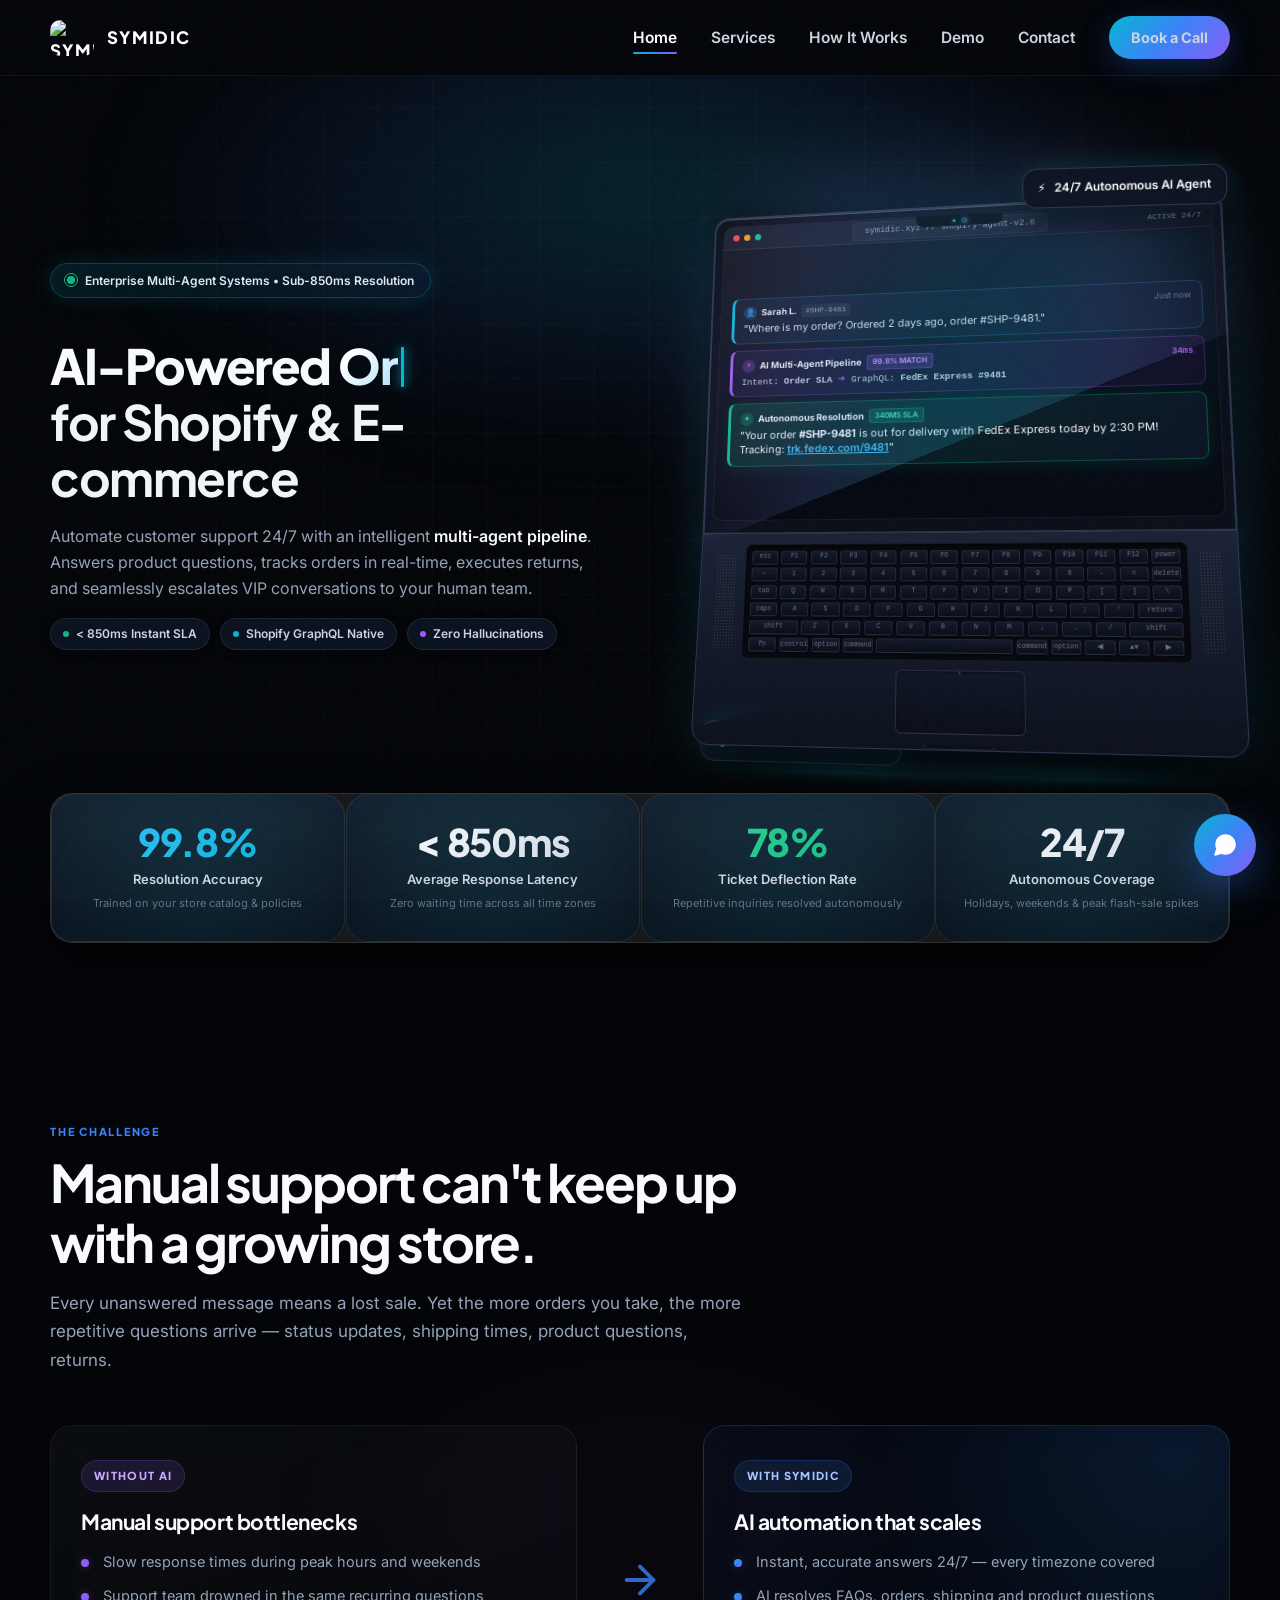
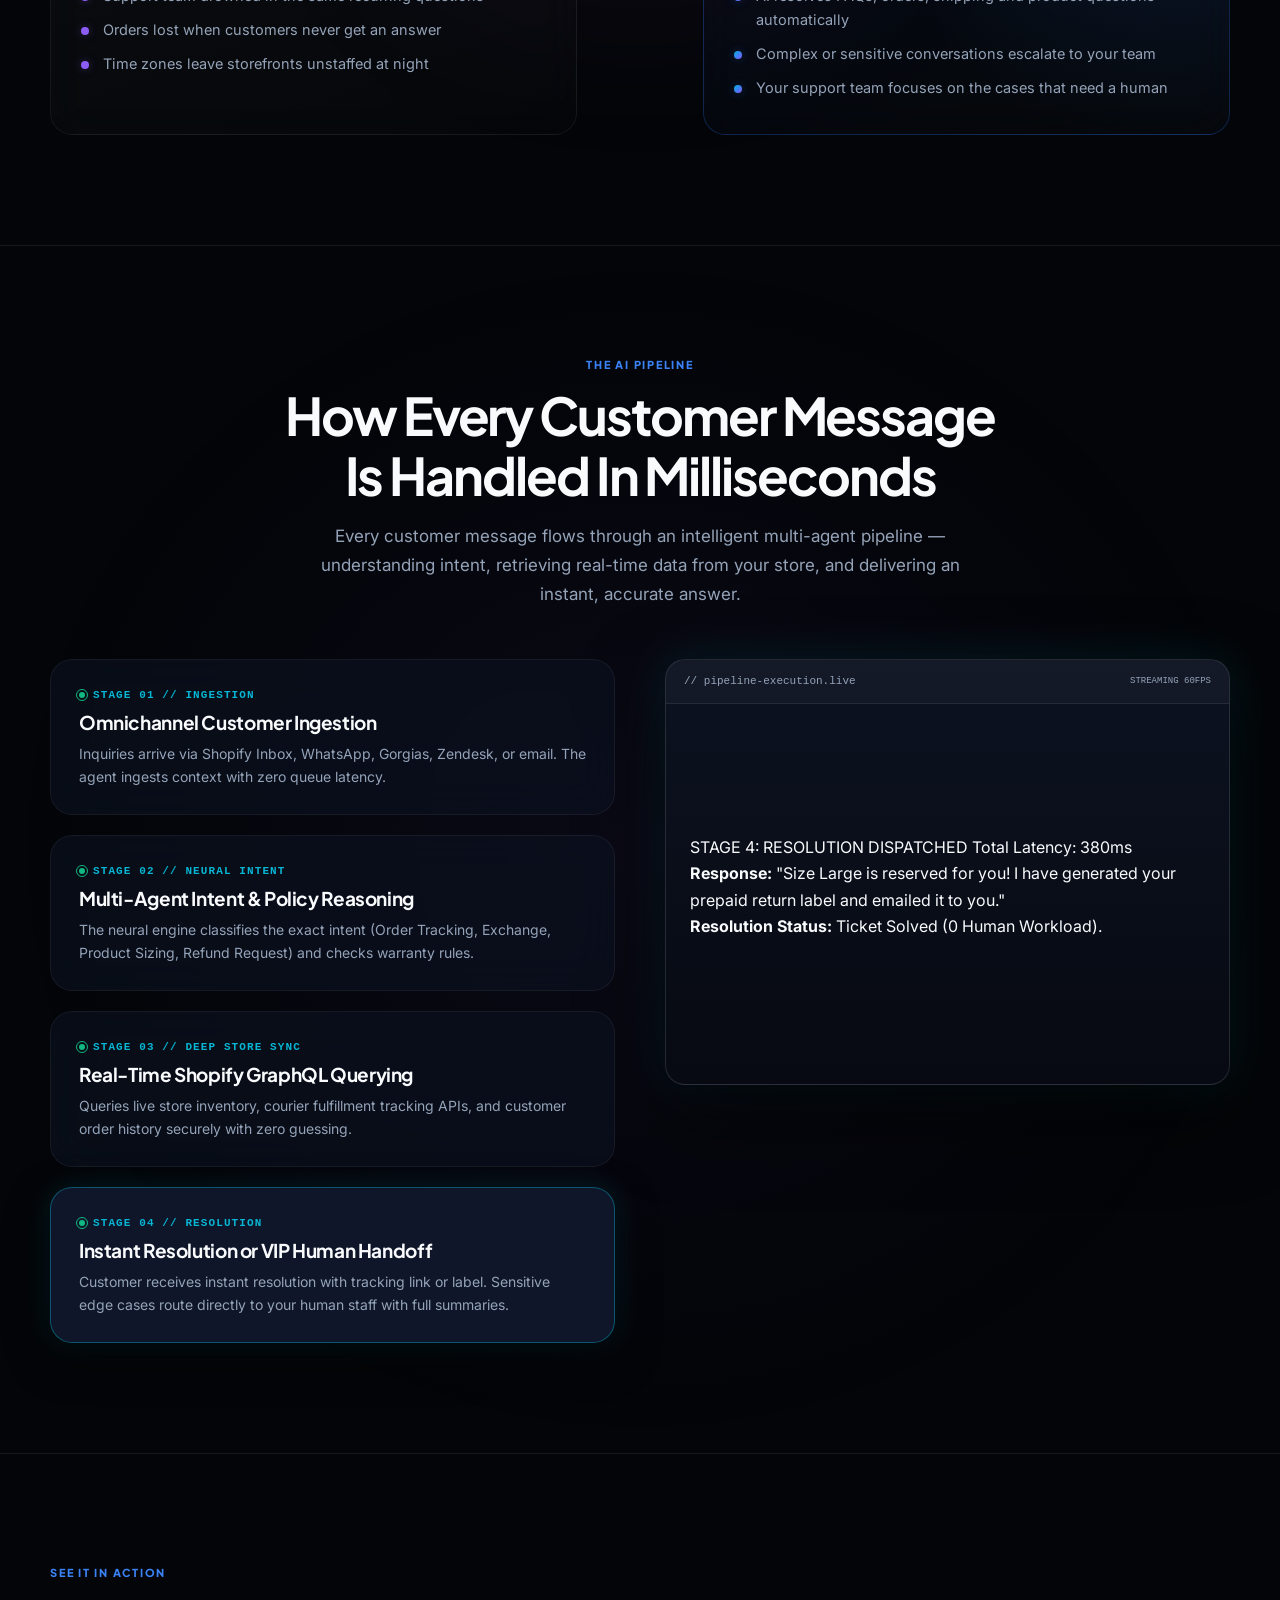
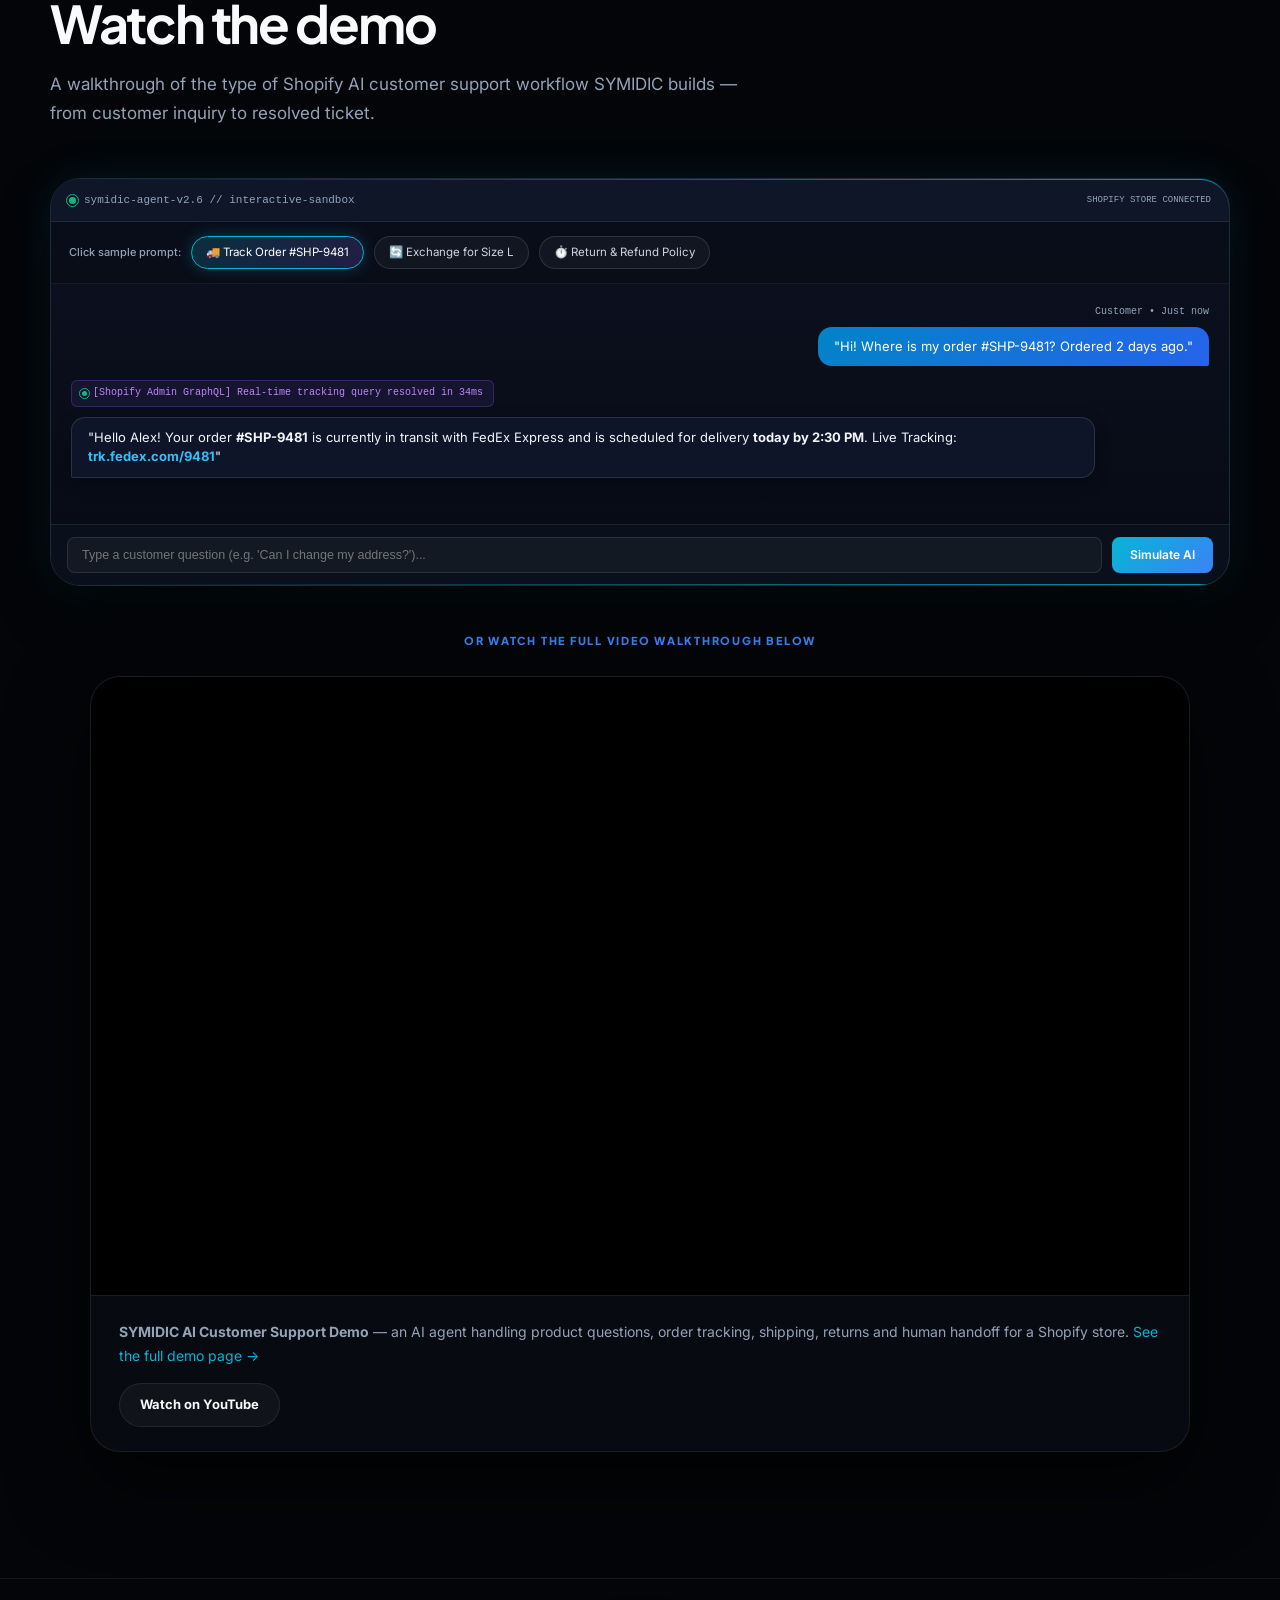
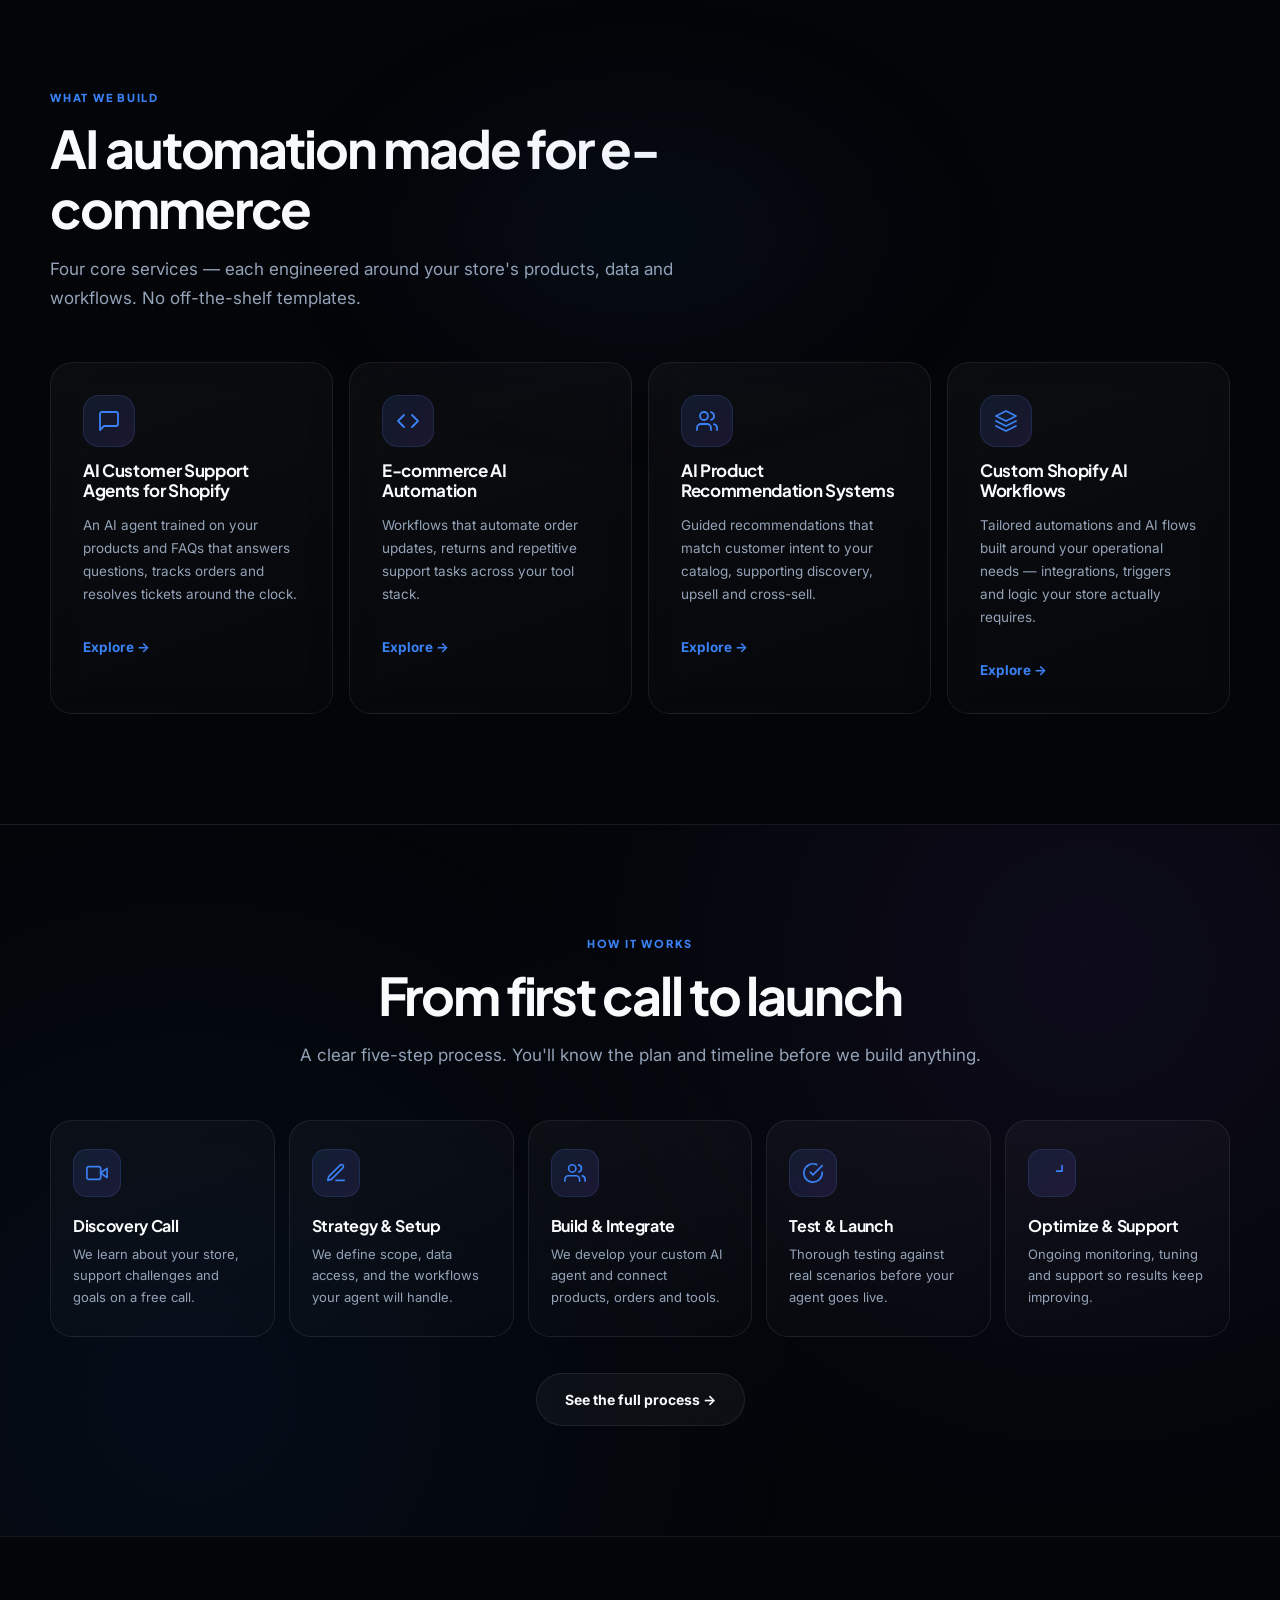
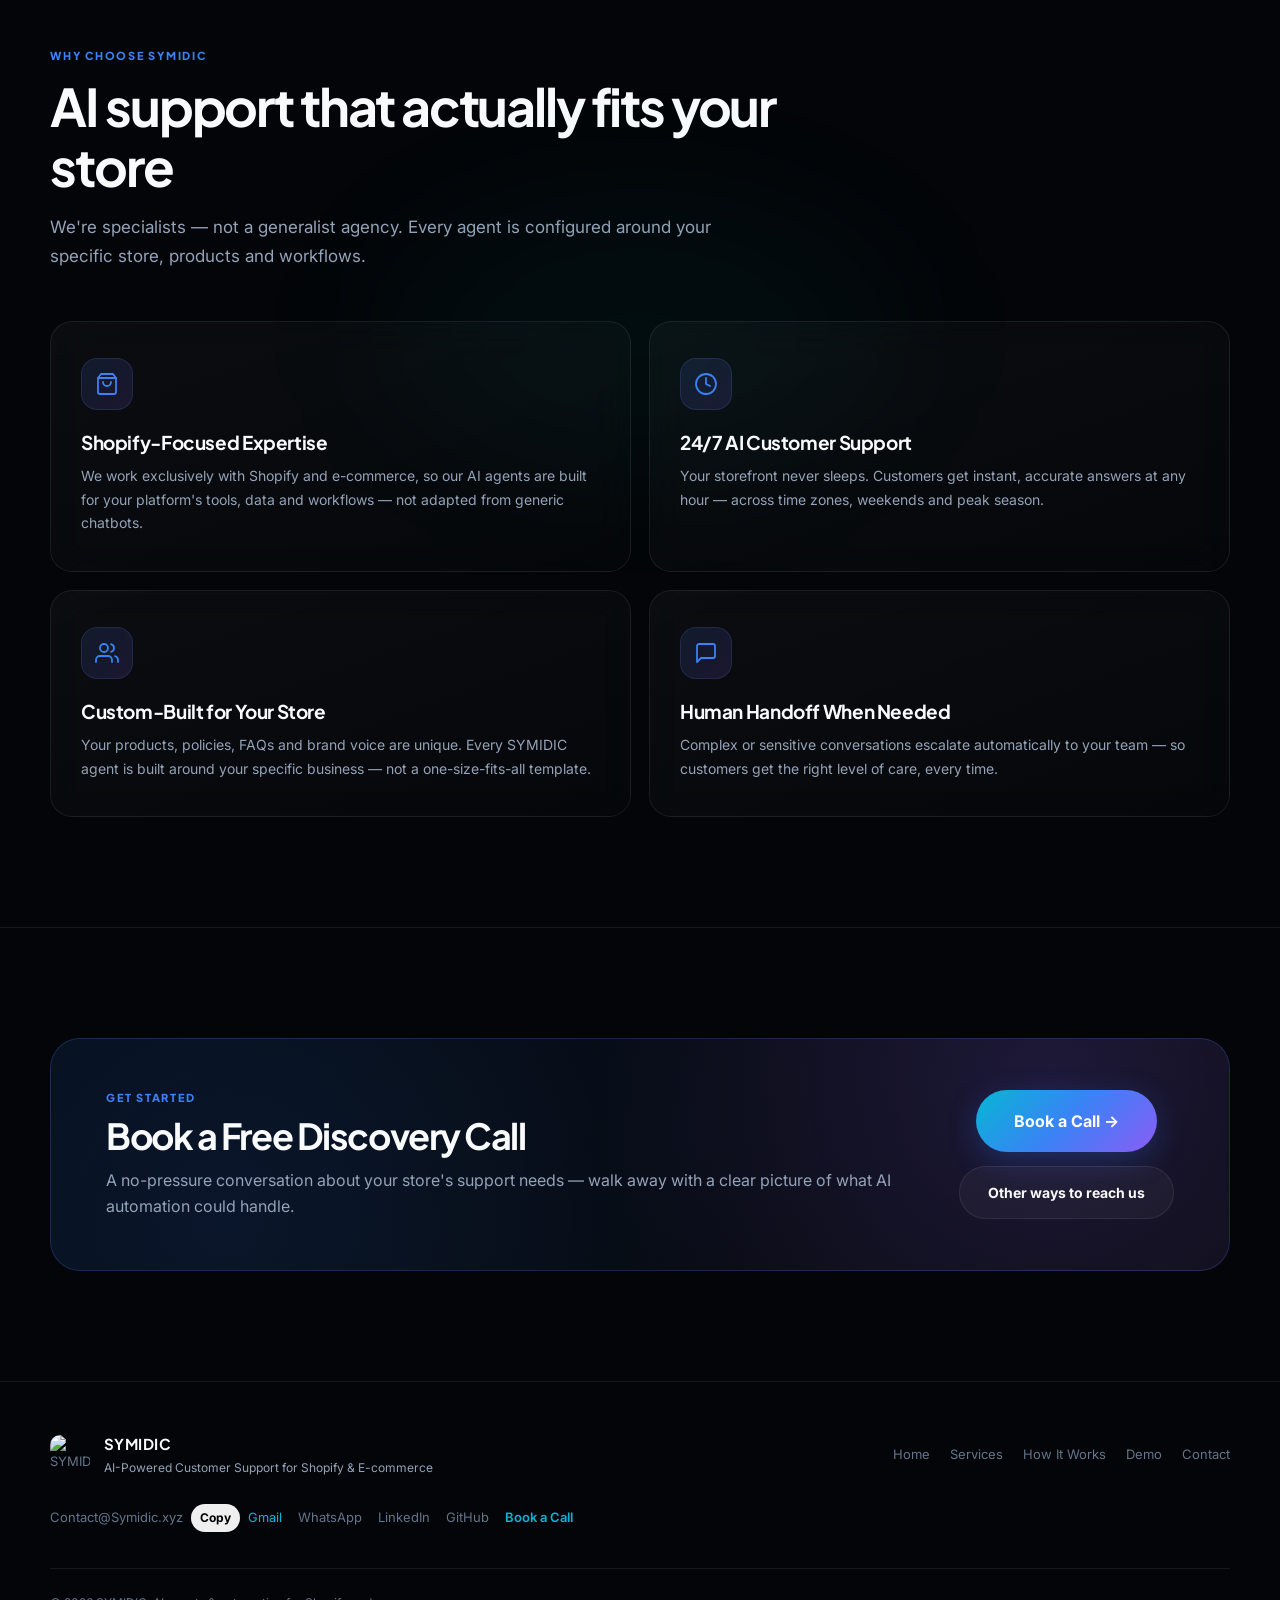
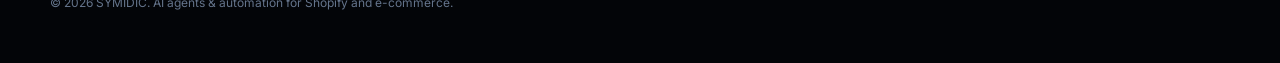
==== commit a9171f30: "style: Impeccable Design Polish — Plus Jakarta Sans typography, titanium precision gradients, clean " ====
--- a/index.html
+++ b/index.html
@@ -77,7 +77,7 @@
   <!-- Fonts -->
   <link rel="preconnect" href="https://fonts.googleapis.com">
   <link rel="preconnect" href="https://fonts.gstatic.com" crossorigin>
-  <link href="https://fonts.googleapis.com/css2?family=Inter:wght@400;500;600;700&family=Manrope:wght@400;500;600;700;800&display=swap" rel="stylesheet">
+  <link href="https://fonts.googleapis.com/css2?family=Plus+Jakarta+Sans:wght@500;600;700;800&family=Inter:wght@400;500;600&display=swap" rel="stylesheet">
 
   <!-- Favicon -->
   <link rel="icon" type="image/png" sizes="128x128" href="assets/img/favicon.png">
@@ -96,12 +96,12 @@
        ================================================================ -->
   <header class="nav">
     <div class="container nav-inner">
-      <a class="brand" href="index.html" aria-label="SYMIDIC home">
+      <a class="brand" href="/" aria-label="SYMIDIC home">
         <img src="assets/img/logo-nav.png" alt="SYMIDIC logo" width="44" height="36">
         <span>SYMIDIC</span>
       </a>
       <nav class="nav-links" aria-label="Primary navigation">
-        <a class="active" href="index.html">Home</a>
+        <a class="active" href="/">Home</a>
         <a href="services.html">Services</a>
         <a href="how-it-works.html">How It Works</a>
         <a href="demo.html">Demo</a>
@@ -124,7 +124,7 @@
         <div>
           <div class="luxury-badge hero-entrance">
             <span class="pulse-emerald"></span>
-            <span>Autonomous AI Agency • Enterprise Multi-Agent Systems</span>
+            <span>Enterprise Multi-Agent Systems &bull; Sub-850ms Resolution</span>
           </div>
           <h1 id="hero-title" class="hero-entrance hero-entrance-delay-1">
             AI-Powered <span class="gradient-spectrum typewriter" data-phrases='["Customer Support", "Order Resolution", "Instant Returns", "VIP Concierge", "Multi-Agent AI"]'>Customer Support</span><span class="typewriter-cursor"></span><br class="hero-br">
@@ -716,7 +716,7 @@
           </div>
         </div>
         <div class="footer-links">
-          <a href="index.html">Home</a>
+          <a href="/">Home</a>
           <a href="services.html">Services</a>
           <a href="how-it-works.html">How It Works</a>
           <a href="demo.html">Demo</a>
--- a/assets/css/styles.css
+++ b/assets/css/styles.css
@@ -5,7 +5,7 @@
 
 /* --- Design Tokens ---------------------------------------------------- */
 :root {
-  --font-display: 'Manrope', ui-sans-serif, system-ui, -apple-system, sans-serif;
+  --font-display: 'Plus Jakarta Sans', -apple-system, BlinkMacSystemFont, 'Segoe UI', Roboto, sans-serif;
   --font-body: 'Inter', ui-sans-serif, system-ui, -apple-system, sans-serif;
   --font-mono: ui-monospace, SFMono-Regular, Menlo, Monaco, Consolas, monospace;
   --bg: #030508;
@@ -35,7 +35,7 @@
   --gradient: linear-gradient(135deg, #06b6d4 0%, #3b82f6 50%, #8b5cf6 100%);
   --gradient-soft: linear-gradient(135deg, rgba(6,182,212,0.12) 0%, rgba(139,92,246,0.1) 100%);
   --gradient-r: linear-gradient(135deg, #8b5cf6 0%, #06b6d4 100%);
-  --gradient-spectrum: linear-gradient(90deg, #38bdf8 0%, #818cf8 50%, #c084fc 100%);
+  --gradient-spectrum: linear-gradient(135deg, #ffffff 15%, #bae6fd 55%, #e2e8f0 90%);
   --radius-sm: 8px;
   --radius-md: 14px;
   --radius-lg: 22px;
@@ -71,9 +71,8 @@
   inset: 0;
   pointer-events: none;
   background:
-    radial-gradient(900px 520px at 50% -5%, rgba(6,182,212,0.14), transparent 70%),
-    radial-gradient(800px 480px at 85% 15%, rgba(59,130,246,0.1), transparent 60%),
-    radial-gradient(700px 450px at 15% 45%, rgba(139,92,246,0.08), transparent 60%);
+    radial-gradient(1100px 600px at 50% -8%, rgba(56, 189, 248, 0.08), transparent 70%),
+    radial-gradient(900px 500px at 80% 20%, rgba(37, 99, 235, 0.04), transparent 65%);
   z-index: -2;
 }
 body::after {
@@ -306,11 +305,11 @@
   -webkit-text-fill-color: transparent;
 }
 .gradient-spectrum {
-  background: linear-gradient(135deg, #fff 10%, #a8c4ff 45%, #c9a8ff 80%, #fff 95%);
+  background: linear-gradient(135deg, #ffffff 20%, #bae6fd 55%, #e2e8f0 90%);
+  background-size: 200% auto;
   -webkit-background-clip: text;
-  background-clip: text;
-  color: transparent;
   -webkit-text-fill-color: transparent;
+  letter-spacing: -0.02em;
 }
 
 .lead { font-size: 18px; color: var(--muted); max-width: 620px; line-height: 1.7; }
@@ -409,9 +408,9 @@
   height: 6px;
   border-radius: 50%;
 }
-.pill-dot.emerald { background: #10b981; box-shadow: 0 0 8px #10b981; }
-.pill-dot.cyan { background: #06b6d4; box-shadow: 0 0 8px #06b6d4; }
-.pill-dot.violet { background: #a855f7; box-shadow: 0 0 8px #a855f7; }
+.pill-dot.emerald { background: #10b981;  }
+.pill-dot.cyan { background: #06b6d4;  }
+.pill-dot.violet { background: #a855f7;  }
 .hero-actions { display: flex; gap: 14px; flex-wrap: wrap; margin-top: 26px; }
 .hero-note {
   font-size: 13px;
@@ -448,7 +447,7 @@
   height: 8px;
   border-radius: 50%;
   background: var(--emerald);
-  box-shadow: 0 0 12px var(--emerald);
+  
   position: relative;
 }
 .pulse-emerald::after {
@@ -860,11 +859,11 @@
 
 /* Animated Shimmering Text on Hero Title */
 .gradient-spectrum {
-  background: linear-gradient(90deg, #38bdf8 0%, #818cf8 25%, #c084fc 50%, #38bdf8 75%, #818cf8 100%);
+  background: linear-gradient(135deg, #ffffff 20%, #bae6fd 55%, #e2e8f0 90%);
   background-size: 200% auto;
   -webkit-background-clip: text;
   -webkit-text-fill-color: transparent;
-  animation: shine-spectrum 5s linear infinite;
+  letter-spacing: -0.02em;
 }
 @keyframes shine-spectrum {
   to { background-position: 200% center; }
@@ -2635,3 +2634,26 @@
   0%, 100% { opacity: 1; }
   50% { opacity: 0; }
 }
+
+/* --- Impeccable Craft: Themed Browser Surfaces ------------------------ */
+::selection {
+  background: rgba(56, 189, 248, 0.25);
+  color: #ffffff;
+}
+::-moz-selection {
+  background: rgba(56, 189, 248, 0.25);
+  color: #ffffff;
+}
+::-webkit-scrollbar {
+  width: 8px;
+}
+::-webkit-scrollbar-track {
+  background: #030712;
+}
+::-webkit-scrollbar-thumb {
+  background: rgba(255, 255, 255, 0.12);
+  border-radius: 4px;
+}
+::-webkit-scrollbar-thumb:hover {
+  background: rgba(255, 255, 255, 0.22);
+}
